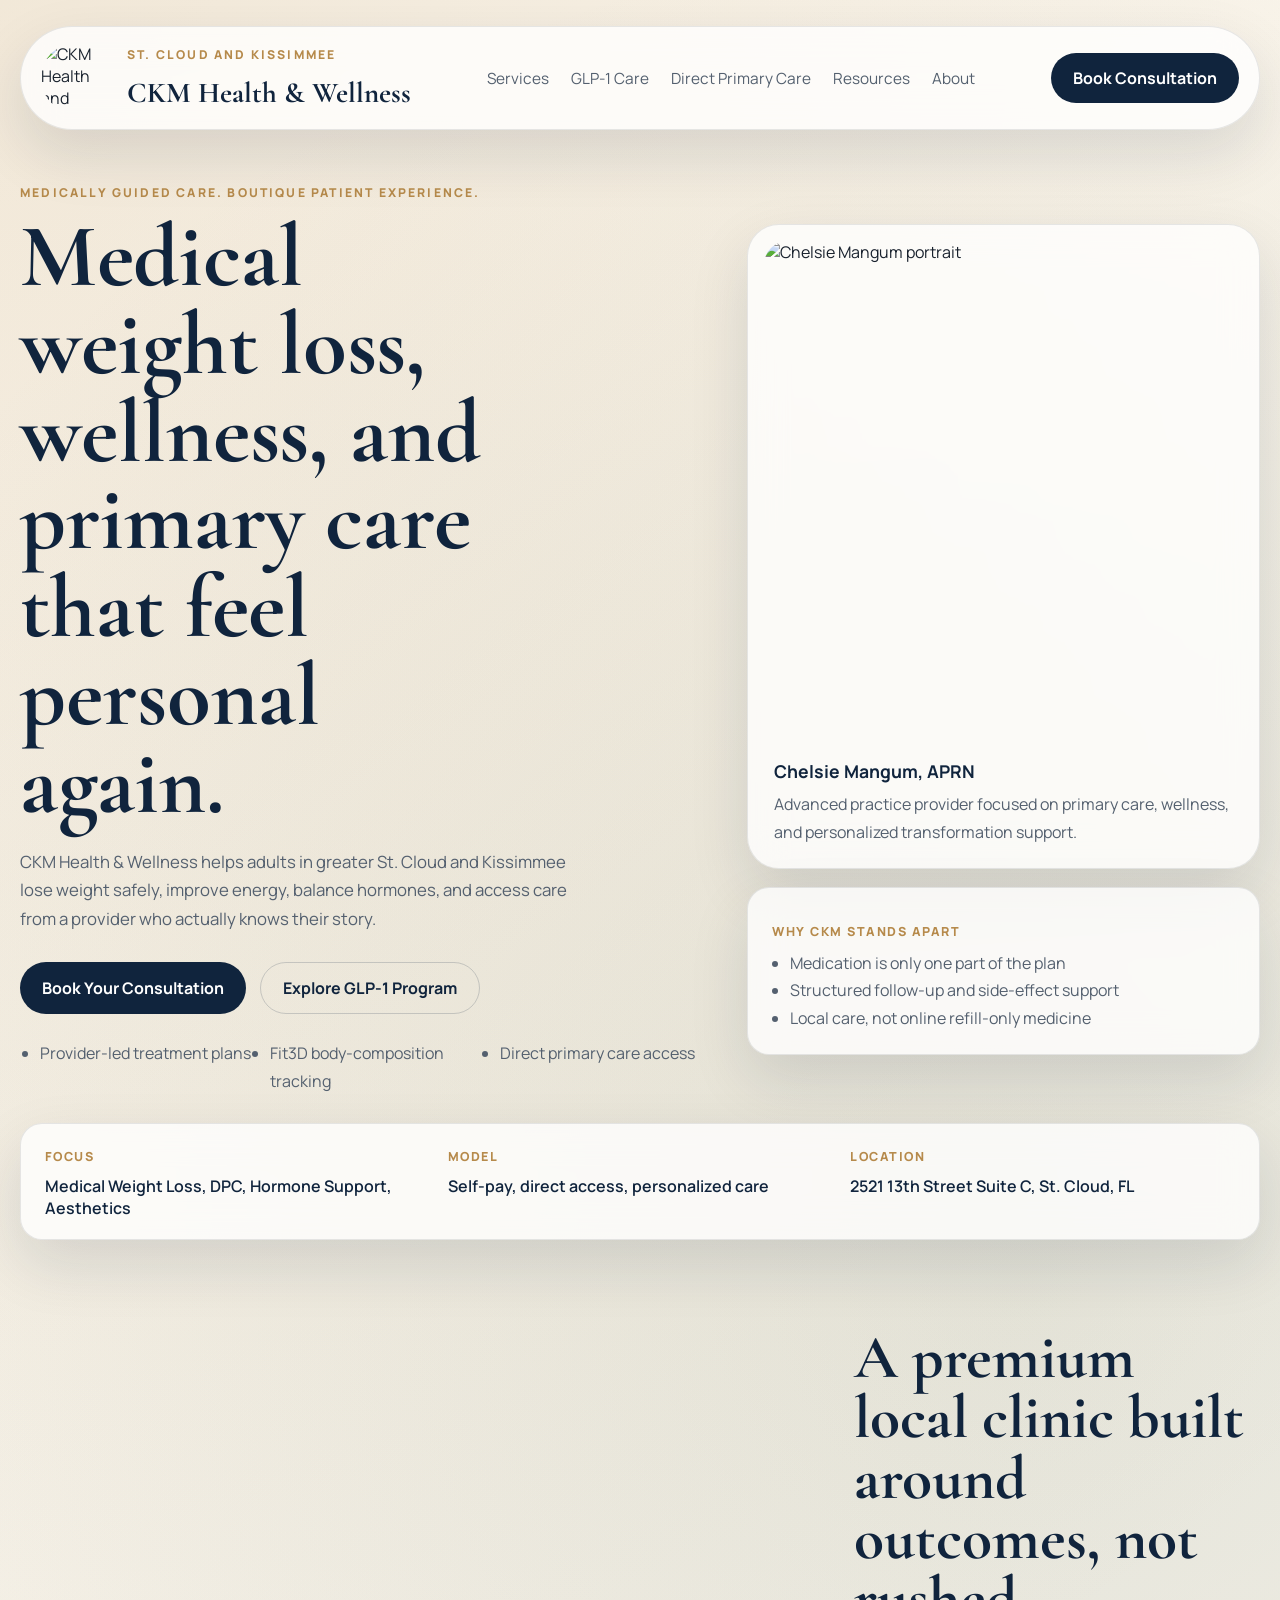
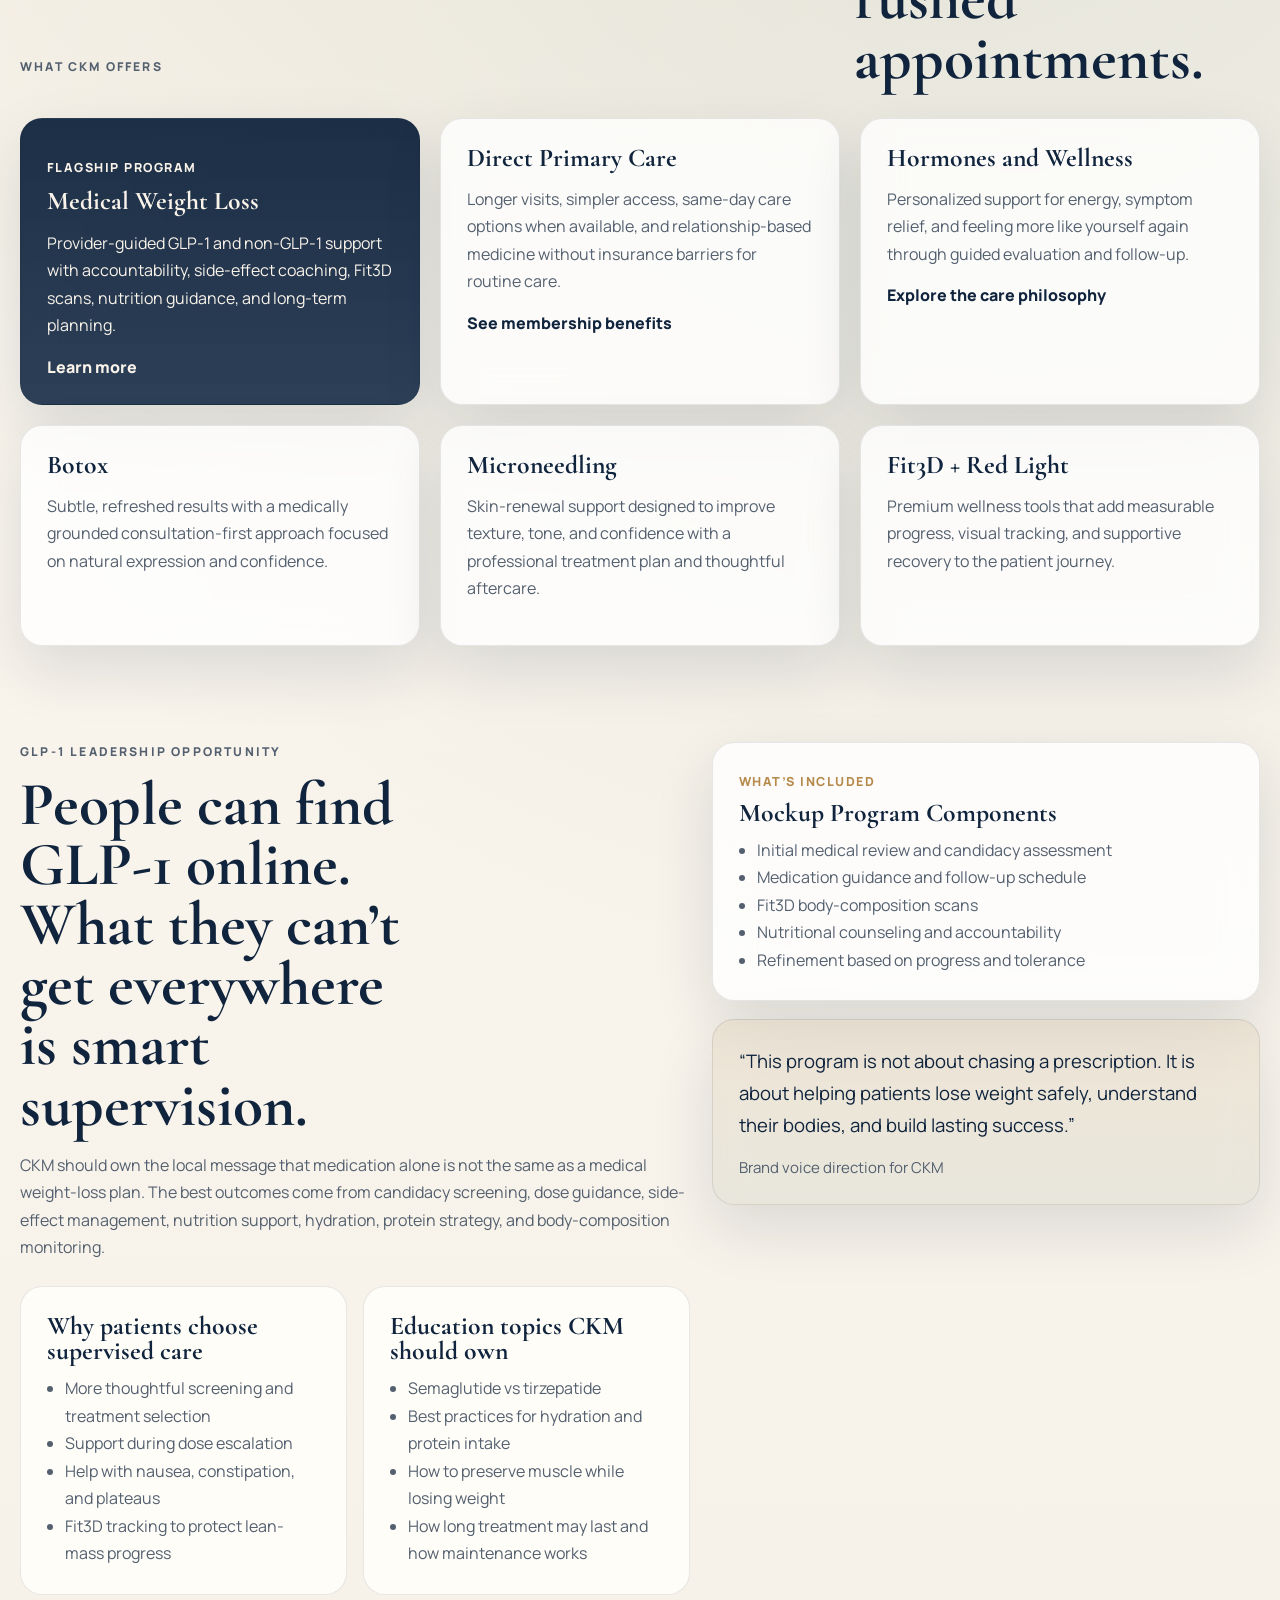
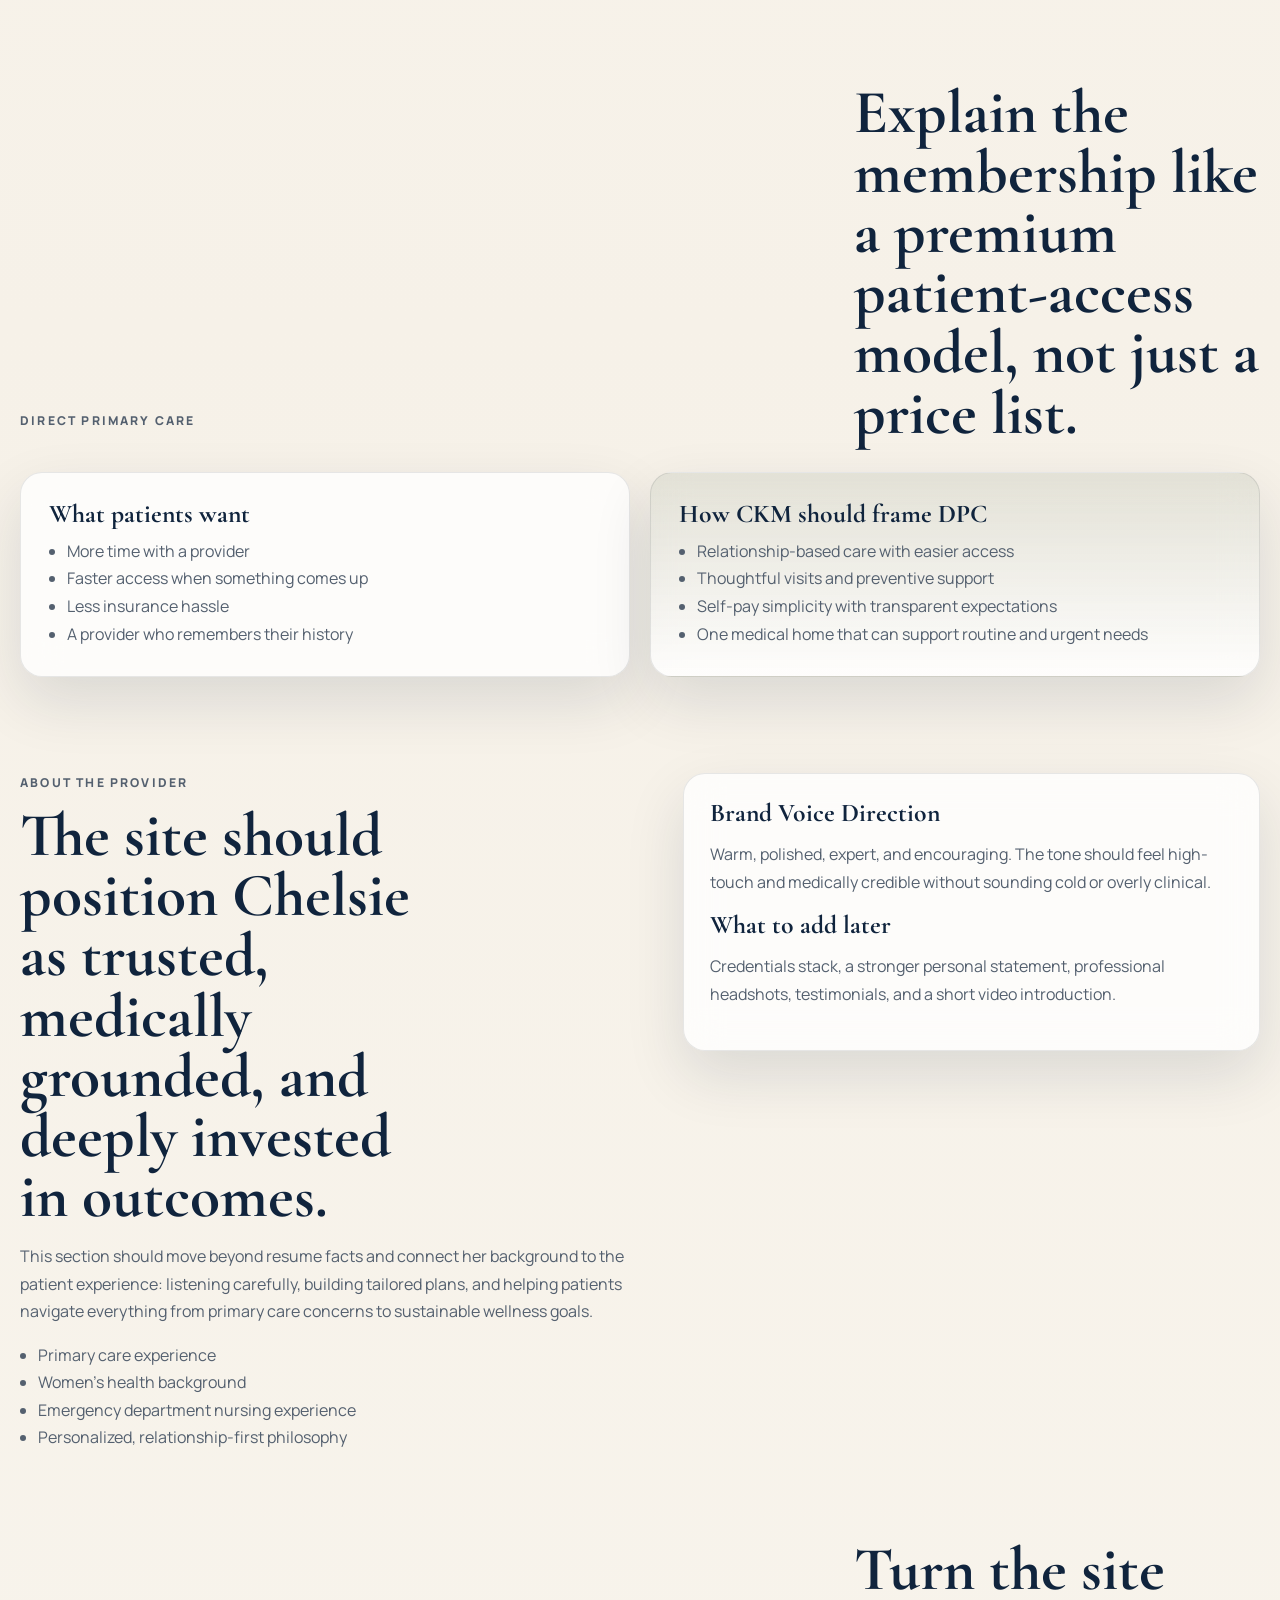
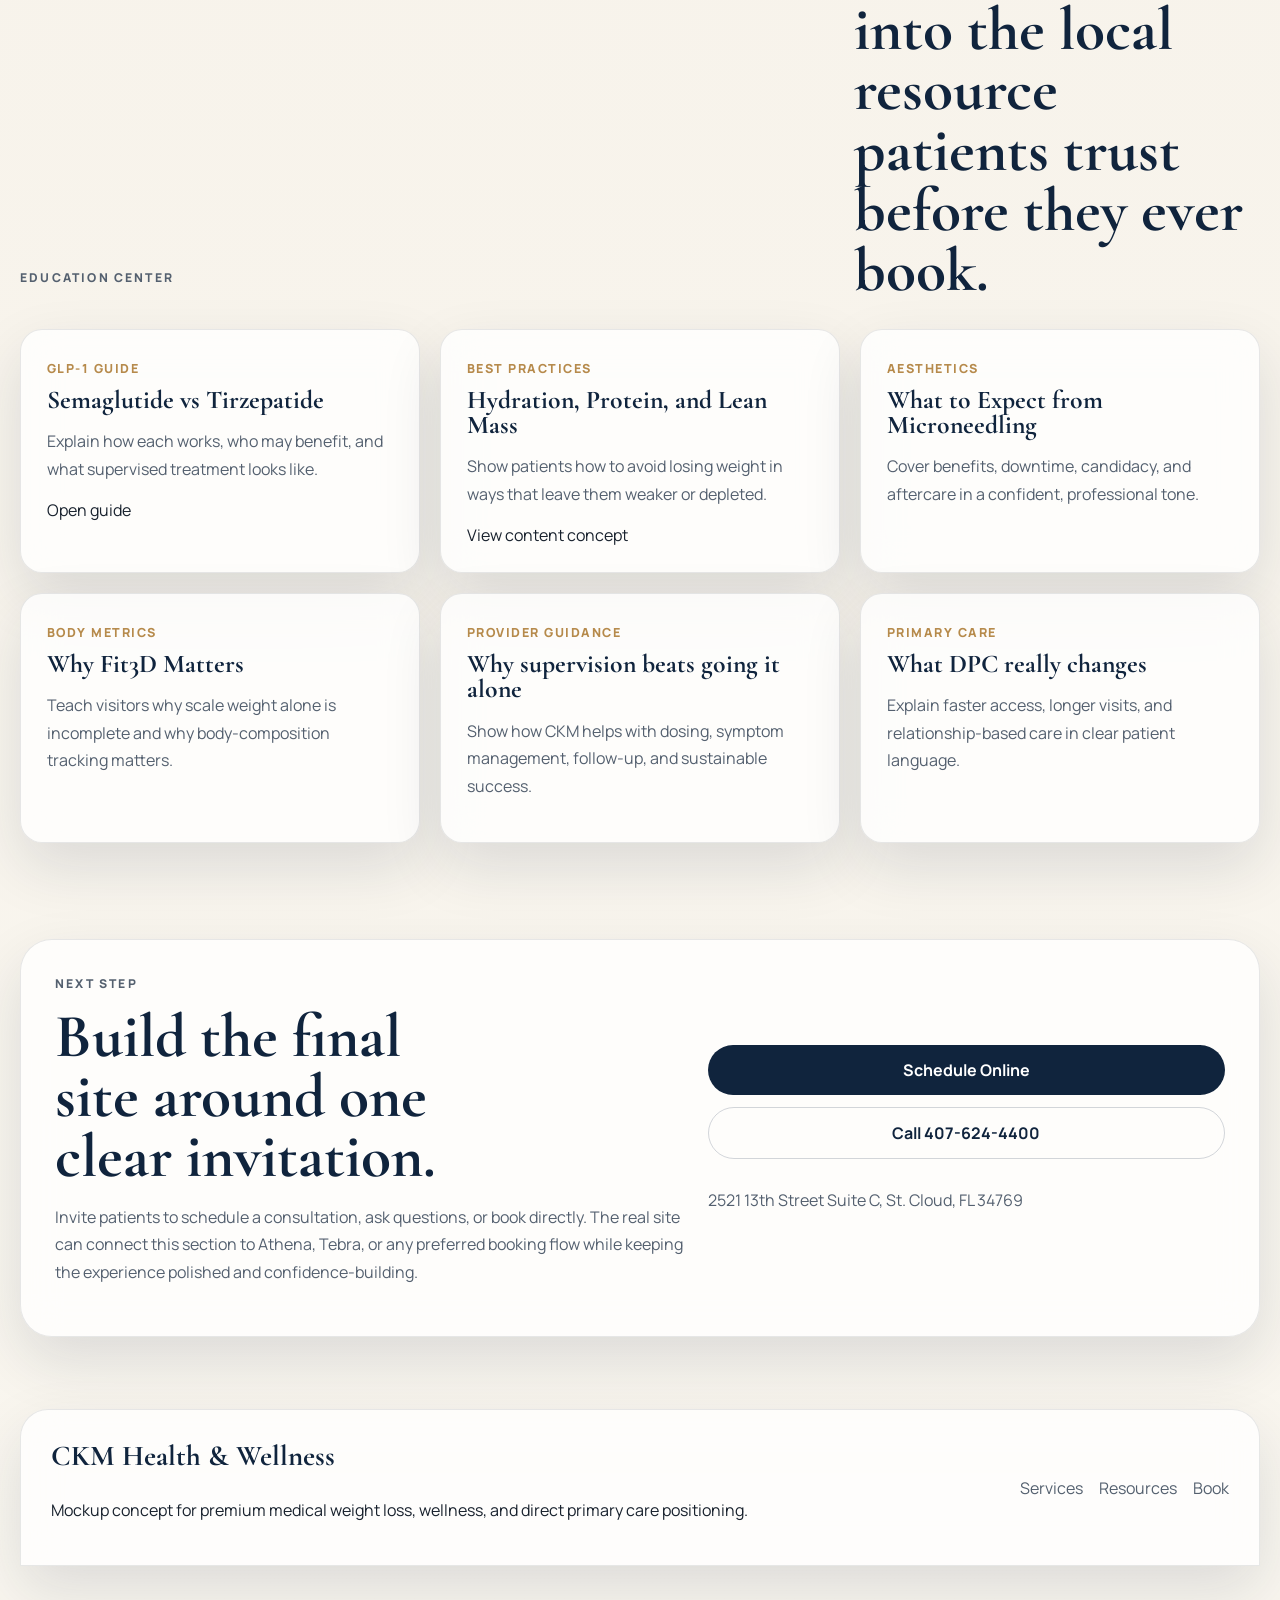
==== index.html @ 1712c588 "Add CKM recommendations and mockup" ====
<!DOCTYPE html>
<html lang="en">
  <head>
    <meta charset="UTF-8" />
    <meta name="viewport" content="width=device-width, initial-scale=1.0" />
    <title>CKM Health & Wellness | Mockup</title>
    <meta
      name="description"
      content="Premium medical weight loss, direct primary care, hormone support, and aesthetics in St. Cloud and Kissimmee."
    />
    <link rel="preconnect" href="https://fonts.googleapis.com" />
    <link rel="preconnect" href="https://fonts.gstatic.com" crossorigin />
    <link
      href="https://fonts.googleapis.com/css2?family=Manrope:wght@400;500;600;700;800&family=Cormorant+Garamond:wght@500;600;700&display=swap"
      rel="stylesheet"
    />
    <link rel="stylesheet" href="/styles.css" />
  </head>
  <body>
    <div class="site-shell">
      <header class="site-header">
        <div class="brand-lockup">
          <img
            class="brand-logo"
            src="https://ckmhealth.com/wp-content/uploads/2024/06/Neutral-Black-Floral-Wreath-Circle-Monogram-Stylist-Logo.png"
            alt="CKM Health and Wellness logo"
          />
          <div>
            <p class="eyebrow">St. Cloud and Kissimmee</p>
            <a class="brand-name" href="/">CKM Health & Wellness</a>
          </div>
        </div>
        <nav class="site-nav" aria-label="Primary">
          <a href="#services">Services</a>
          <a href="#glp1">GLP-1 Care</a>
          <a href="#dpc">Direct Primary Care</a>
          <a href="#resources">Resources</a>
          <a href="#about">About</a>
        </nav>
        <a class="button button-primary" href="#consult">Book Consultation</a>
      </header>

      <main>
        <section class="hero">
          <div class="hero-copy">
            <p class="eyebrow">Medically guided care. Boutique patient experience.</p>
            <h1>Medical weight loss, wellness, and primary care that feel personal again.</h1>
            <p class="hero-text">
              CKM Health & Wellness helps adults in greater St. Cloud and Kissimmee lose
              weight safely, improve energy, balance hormones, and access care from a
              provider who actually knows their story.
            </p>
            <div class="cta-row">
              <a class="button button-primary" href="#consult">Book Your Consultation</a>
              <a class="button button-secondary" href="#glp1">Explore GLP-1 Program</a>
            </div>
            <ul class="trust-points">
              <li>Provider-led treatment plans</li>
              <li>Fit3D body-composition tracking</li>
              <li>Direct primary care access</li>
            </ul>
          </div>
          <div class="hero-panel">
            <div class="portrait-card">
              <img
                src="https://ckmhealth.com/wp-content/uploads/2024/06/C4ABFA41-3C70-46D3-91FE-4C6B990191D6-scaled.jpg"
                alt="Chelsie Mangum portrait"
              />
              <div class="portrait-caption">
                <strong>Chelsie Mangum, APRN</strong>
                <span>Advanced practice provider focused on primary care, wellness, and personalized transformation support.</span>
              </div>
            </div>
            <aside class="metric-card">
              <p class="metric-label">Why CKM stands apart</p>
              <ul>
                <li>Medication is only one part of the plan</li>
                <li>Structured follow-up and side-effect support</li>
                <li>Local care, not online refill-only medicine</li>
              </ul>
            </aside>
          </div>
        </section>

        <section class="credibility-strip">
          <div>
            <span class="strip-label">Focus</span>
            <p>Medical Weight Loss, DPC, Hormone Support, Aesthetics</p>
          </div>
          <div>
            <span class="strip-label">Model</span>
            <p>Self-pay, direct access, personalized care</p>
          </div>
          <div>
            <span class="strip-label">Location</span>
            <p>2521 13th Street Suite C, St. Cloud, FL</p>
          </div>
        </section>

        <section class="section" id="services">
          <div class="section-heading">
            <p class="eyebrow">What CKM offers</p>
            <h2>A premium local clinic built around outcomes, not rushed appointments.</h2>
          </div>
          <div class="card-grid three-up">
            <article class="service-card highlight">
              <p class="card-kicker">Flagship Program</p>
              <h3>Medical Weight Loss</h3>
              <p>
                Provider-guided GLP-1 and non-GLP-1 support with accountability,
                side-effect coaching, Fit3D scans, nutrition guidance, and long-term
                planning.
              </p>
              <a href="#glp1">Learn more</a>
            </article>
            <article class="service-card">
              <h3>Direct Primary Care</h3>
              <p>
                Longer visits, simpler access, same-day care options when available,
                and relationship-based medicine without insurance barriers for routine care.
              </p>
              <a href="#dpc">See membership benefits</a>
            </article>
            <article class="service-card">
              <h3>Hormones and Wellness</h3>
              <p>
                Personalized support for energy, symptom relief, and feeling more like
                yourself again through guided evaluation and follow-up.
              </p>
              <a href="#about">Explore the care philosophy</a>
            </article>
            <article class="service-card">
              <h3>Botox</h3>
              <p>
                Subtle, refreshed results with a medically grounded consultation-first
                approach focused on natural expression and confidence.
              </p>
            </article>
            <article class="service-card">
              <h3>Microneedling</h3>
              <p>
                Skin-renewal support designed to improve texture, tone, and confidence
                with a professional treatment plan and thoughtful aftercare.
              </p>
            </article>
            <article class="service-card">
              <h3>Fit3D + Red Light</h3>
              <p>
                Premium wellness tools that add measurable progress, visual tracking,
                and supportive recovery to the patient journey.
              </p>
            </article>
          </div>
        </section>

        <section class="section section-contrast" id="glp1">
          <div class="split-layout">
            <div>
              <p class="eyebrow">GLP-1 Leadership Opportunity</p>
              <h2>People can find GLP-1 online. What they can’t get everywhere is smart supervision.</h2>
              <p>
                CKM should own the local message that medication alone is not the same as a
                medical weight-loss plan. The best outcomes come from candidacy screening,
                dose guidance, side-effect management, nutrition support, hydration, protein
                strategy, and body-composition monitoring.
              </p>
              <div class="bullet-panels">
                <div>
                  <h3>Why patients choose supervised care</h3>
                  <ul>
                    <li>More thoughtful screening and treatment selection</li>
                    <li>Support during dose escalation</li>
                    <li>Help with nausea, constipation, and plateaus</li>
                    <li>Fit3D tracking to protect lean-mass progress</li>
                  </ul>
                </div>
                <div>
                  <h3>Education topics CKM should own</h3>
                  <ul>
                    <li>Semaglutide vs tirzepatide</li>
                    <li>Best practices for hydration and protein intake</li>
                    <li>How to preserve muscle while losing weight</li>
                    <li>How long treatment may last and how maintenance works</li>
                  </ul>
                </div>
              </div>
            </div>
            <aside class="info-stack">
              <div class="info-card">
                <span class="card-kicker">What’s included</span>
                <h3>Mockup Program Components</h3>
                <ul>
                  <li>Initial medical review and candidacy assessment</li>
                  <li>Medication guidance and follow-up schedule</li>
                  <li>Fit3D body-composition scans</li>
                  <li>Nutritional counseling and accountability</li>
                  <li>Refinement based on progress and tolerance</li>
                </ul>
              </div>
              <div class="quote-card">
                <p>
                  “This program is not about chasing a prescription. It is about helping
                  patients lose weight safely, understand their bodies, and build lasting success.”
                </p>
                <span>Brand voice direction for CKM</span>
              </div>
            </aside>
          </div>
        </section>

        <section class="section" id="dpc">
          <div class="section-heading compact">
            <p class="eyebrow">Direct Primary Care</p>
            <h2>Explain the membership like a premium patient-access model, not just a price list.</h2>
          </div>
          <div class="comparison-grid">
            <div class="comparison-card">
              <h3>What patients want</h3>
              <ul>
                <li>More time with a provider</li>
                <li>Faster access when something comes up</li>
                <li>Less insurance hassle</li>
                <li>A provider who remembers their history</li>
              </ul>
            </div>
            <div class="comparison-card featured">
              <h3>How CKM should frame DPC</h3>
              <ul>
                <li>Relationship-based care with easier access</li>
                <li>Thoughtful visits and preventive support</li>
                <li>Self-pay simplicity with transparent expectations</li>
                <li>One medical home that can support routine and urgent needs</li>
              </ul>
            </div>
          </div>
        </section>

        <section class="section section-soft" id="about">
          <div class="split-layout reverse">
            <div class="about-copy">
              <p class="eyebrow">About the Provider</p>
              <h2>The site should position Chelsie as trusted, medically grounded, and deeply invested in outcomes.</h2>
              <p>
                This section should move beyond resume facts and connect her background to the
                patient experience: listening carefully, building tailored plans, and helping
                patients navigate everything from primary care concerns to sustainable wellness goals.
              </p>
              <ul class="about-points">
                <li>Primary care experience</li>
                <li>Women’s health background</li>
                <li>Emergency department nursing experience</li>
                <li>Personalized, relationship-first philosophy</li>
              </ul>
            </div>
            <div class="about-card">
              <h3>Brand Voice Direction</h3>
              <p>
                Warm, polished, expert, and encouraging. The tone should feel high-touch and
                medically credible without sounding cold or overly clinical.
              </p>
              <h3>What to add later</h3>
              <p>
                Credentials stack, a stronger personal statement, professional headshots,
                testimonials, and a short video introduction.
              </p>
            </div>
          </div>
        </section>

        <section class="section" id="resources">
          <div class="section-heading">
            <p class="eyebrow">Education Center</p>
            <h2>Turn the site into the local resource patients trust before they ever book.</h2>
          </div>
          <div class="card-grid three-up">
            <article class="resource-card">
              <span class="resource-tag">GLP-1 Guide</span>
              <h3>Semaglutide vs Tirzepatide</h3>
              <p>Explain how each works, who may benefit, and what supervised treatment looks like.</p>
              <a href="/glp1-guide.html">Open guide</a>
            </article>
            <article class="resource-card">
              <span class="resource-tag">Best Practices</span>
              <h3>Hydration, Protein, and Lean Mass</h3>
              <p>Show patients how to avoid losing weight in ways that leave them weaker or depleted.</p>
              <a href="/glp1-guide.html">View content concept</a>
            </article>
            <article class="resource-card">
              <span class="resource-tag">Aesthetics</span>
              <h3>What to Expect from Microneedling</h3>
              <p>Cover benefits, downtime, candidacy, and aftercare in a confident, professional tone.</p>
            </article>
            <article class="resource-card">
              <span class="resource-tag">Body Metrics</span>
              <h3>Why Fit3D Matters</h3>
              <p>Teach visitors why scale weight alone is incomplete and why body-composition tracking matters.</p>
            </article>
            <article class="resource-card">
              <span class="resource-tag">Provider Guidance</span>
              <h3>Why supervision beats going it alone</h3>
              <p>Show how CKM helps with dosing, symptom management, follow-up, and sustainable success.</p>
            </article>
            <article class="resource-card">
              <span class="resource-tag">Primary Care</span>
              <h3>What DPC really changes</h3>
              <p>Explain faster access, longer visits, and relationship-based care in clear patient language.</p>
            </article>
          </div>
        </section>

        <section class="section section-contrast" id="consult">
          <div class="consult-panel">
            <div>
              <p class="eyebrow">Next Step</p>
              <h2>Build the final site around one clear invitation.</h2>
              <p>
                Invite patients to schedule a consultation, ask questions, or book directly.
                The real site can connect this section to Athena, Tebra, or any preferred
                booking flow while keeping the experience polished and confidence-building.
              </p>
            </div>
            <div class="consult-actions">
              <a class="button button-primary" href="https://34189-1.portal.athenahealth.com/" target="_blank" rel="noreferrer">Schedule Online</a>
              <a class="button button-secondary" href="tel:4076244400">Call 407-624-4400</a>
              <p class="contact-note">2521 13th Street Suite C, St. Cloud, FL 34769</p>
            </div>
          </div>
        </section>
      </main>

      <footer class="site-footer">
        <div>
          <a class="brand-name footer-brand" href="/">CKM Health & Wellness</a>
          <p>Mockup concept for premium medical weight loss, wellness, and direct primary care positioning.</p>
        </div>
        <div class="footer-links">
          <a href="#services">Services</a>
          <a href="#resources">Resources</a>
          <a href="#consult">Book</a>
        </div>
      </footer>
    </div>
  </body>
</html>
---- styles.css ----
:root {
  --bg: #f6f1e8;
  --surface: rgba(255, 255, 255, 0.78);
  --surface-strong: #fffdf8;
  --text: #18212d;
  --muted: #54606f;
  --ink: #10243d;
  --sage: #7f8f7a;
  --gold: #b68a4b;
  --line: rgba(24, 33, 45, 0.1);
  --shadow: 0 24px 60px rgba(16, 36, 61, 0.12);
  --radius-lg: 32px;
  --radius-md: 22px;
}

* {
  box-sizing: border-box;
}

html {
  scroll-behavior: smooth;
}

body {
  margin: 0;
  font-family: "Manrope", sans-serif;
  color: var(--text);
  background:
    radial-gradient(circle at top left, rgba(182, 138, 75, 0.16), transparent 30%),
    radial-gradient(circle at 80% 20%, rgba(127, 143, 122, 0.18), transparent 26%),
    linear-gradient(180deg, #fdfaf3 0%, var(--bg) 55%, #f9f6ef 100%);
}

a {
  color: inherit;
  text-decoration: none;
}

img {
  display: block;
  max-width: 100%;
}

.site-shell {
  width: min(1240px, calc(100% - 40px));
  margin: 0 auto;
  padding: 26px 0 40px;
}

.site-header,
.credibility-strip,
.service-card,
.info-card,
.quote-card,
.comparison-card,
.about-card,
.resource-card,
.consult-panel,
.site-footer,
.portrait-card,
.metric-card {
  backdrop-filter: blur(18px);
  background: var(--surface);
  border: 1px solid var(--line);
  box-shadow: var(--shadow);
}

.site-header {
  position: sticky;
  top: 14px;
  z-index: 10;
  display: flex;
  align-items: center;
  justify-content: space-between;
  gap: 22px;
  padding: 16px 20px;
  border-radius: 999px;
}

.brand-lockup {
  display: flex;
  align-items: center;
  gap: 16px;
}

.brand-logo {
  width: 70px;
  height: 70px;
  border-radius: 50%;
  object-fit: cover;
}

.brand-name {
  display: inline-block;
  font-family: "Cormorant Garamond", serif;
  font-size: 1.8rem;
  font-weight: 700;
  color: var(--ink);
}

.site-nav {
  display: flex;
  align-items: center;
  gap: 22px;
  color: var(--muted);
  font-size: 0.96rem;
}

.button {
  display: inline-flex;
  align-items: center;
  justify-content: center;
  padding: 14px 22px;
  border-radius: 999px;
  font-weight: 700;
  transition: transform 0.2s ease, background-color 0.2s ease, color 0.2s ease;
}

.button:hover {
  transform: translateY(-1px);
}

.button-primary {
  background: var(--ink);
  color: #fff;
}

.button-secondary {
  background: transparent;
  color: var(--ink);
  border: 1px solid rgba(16, 36, 61, 0.18);
}

.hero {
  display: grid;
  grid-template-columns: 1.15fr 0.85fr;
  gap: 34px;
  align-items: center;
  padding: 54px 0 28px;
}

.eyebrow {
  margin: 0 0 12px;
  text-transform: uppercase;
  letter-spacing: 0.18em;
  font-size: 0.76rem;
  font-weight: 800;
  color: var(--gold);
}

h1,
h2,
h3 {
  margin: 0;
  font-family: "Cormorant Garamond", serif;
  color: var(--ink);
  line-height: 0.98;
}

h1 {
  font-size: clamp(3.5rem, 7vw, 6.6rem);
  max-width: 12ch;
}

h2 {
  font-size: clamp(2.5rem, 4.8vw, 4.4rem);
  max-width: 14ch;
}

h3 {
  font-size: clamp(1.6rem, 2vw, 2.2rem);
  margin-bottom: 12px;
}

.hero-text,
.section p,
.service-card p,
.comparison-card p,
.about-card p,
.resource-card p,
.consult-panel p,
.portrait-caption span,
.metric-card li,
.bullet-panels li,
.info-card li,
.about-points li,
.trust-points li,
.comparison-card li {
  color: var(--muted);
  line-height: 1.72;
}

.hero-text {
  max-width: 58ch;
  font-size: 1.05rem;
  margin: 20px 0 28px;
}

.cta-row {
  display: flex;
  gap: 14px;
  flex-wrap: wrap;
  margin-bottom: 26px;
}

.trust-points,
.about-points,
.comparison-card ul,
.bullet-panels ul,
.info-card ul,
.metric-card ul {
  margin: 0;
  padding-left: 18px;
}

.trust-points {
  display: grid;
  grid-template-columns: repeat(3, minmax(0, 1fr));
  gap: 16px;
  padding-left: 20px;
}

.hero-panel {
  display: grid;
  gap: 18px;
}

.portrait-card {
  border-radius: var(--radius-lg);
  padding: 16px;
}

.portrait-card img {
  width: 100%;
  height: 500px;
  object-fit: cover;
  border-radius: 24px;
  object-position: center 25%;
}

.portrait-caption {
  padding: 18px 10px 6px;
}

.portrait-caption strong {
  display: block;
  margin-bottom: 8px;
  font-size: 1.1rem;
  color: var(--ink);
}

.metric-card {
  border-radius: var(--radius-md);
  padding: 22px 24px;
}

.metric-label,
.strip-label,
.card-kicker,
.resource-tag {
  display: inline-block;
  margin-bottom: 10px;
  font-size: 0.78rem;
  font-weight: 800;
  letter-spacing: 0.12em;
  text-transform: uppercase;
  color: var(--gold);
}

.credibility-strip {
  display: grid;
  grid-template-columns: repeat(3, minmax(0, 1fr));
  gap: 18px;
  padding: 20px 24px;
  border-radius: var(--radius-md);
}

.credibility-strip p {
  margin: 0;
  color: var(--ink);
  font-weight: 600;
}

.section {
  padding: 88px 0 0;
}

.section-soft,
.section-contrast {
  padding-top: 96px;
}

.section-heading {
  display: flex;
  align-items: end;
  justify-content: space-between;
  gap: 24px;
  margin-bottom: 28px;
}

.card-grid {
  display: grid;
  gap: 20px;
}

.three-up {
  grid-template-columns: repeat(3, minmax(0, 1fr));
}

.service-card,
.resource-card {
  border-radius: var(--radius-md);
  padding: 26px;
}

.service-card.highlight {
  background: linear-gradient(180deg, rgba(16, 36, 61, 0.95), rgba(27, 48, 74, 0.92));
}

.service-card.highlight h3,
.service-card.highlight p,
.service-card.highlight a,
.service-card.highlight .card-kicker {
  color: #f9f3ea;
}

.service-card a {
  font-weight: 800;
  color: var(--ink);
}

.split-layout {
  display: grid;
  grid-template-columns: 1.1fr 0.9fr;
  gap: 22px;
  align-items: start;
}

.split-layout.reverse {
  grid-template-columns: 1fr 0.9fr;
}

.bullet-panels {
  display: grid;
  grid-template-columns: repeat(2, minmax(0, 1fr));
  gap: 16px;
  margin-top: 24px;
}

.bullet-panels > div,
.info-card,
.quote-card,
.about-card {
  border-radius: var(--radius-md);
  padding: 26px;
}

.bullet-panels > div {
  background: var(--surface-strong);
  border: 1px solid var(--line);
}

.info-stack {
  display: grid;
  gap: 18px;
}

.quote-card {
  background: linear-gradient(180deg, rgba(182, 138, 75, 0.12), rgba(127, 143, 122, 0.12));
}

.quote-card p {
  color: var(--ink);
  font-size: 1.16rem;
  margin: 0 0 14px;
}

.quote-card span {
  color: var(--muted);
  font-size: 0.94rem;
}

.comparison-grid {
  display: grid;
  grid-template-columns: repeat(2, minmax(0, 1fr));
  gap: 20px;
}

.comparison-card {
  border-radius: var(--radius-md);
  padding: 28px;
}

.comparison-card.featured {
  background: linear-gradient(180deg, rgba(127, 143, 122, 0.16), rgba(255, 255, 255, 0.86));
}

.consult-panel {
  display: grid;
  grid-template-columns: 1.1fr 0.9fr;
  gap: 20px;
  border-radius: var(--radius-lg);
  padding: 34px;
}

.consult-actions {
  display: flex;
  flex-direction: column;
  gap: 12px;
  justify-content: center;
}

.site-footer {
  display: flex;
  align-items: center;
  justify-content: space-between;
  gap: 20px;
  margin-top: 72px;
  padding: 28px 30px;
  border-radius: 28px 28px 0 0;
}

.footer-brand {
  margin-bottom: 10px;
}

.footer-links {
  display: flex;
  gap: 16px;
  color: var(--muted);
}

@media (max-width: 1080px) {
  .hero,
  .split-layout,
  .comparison-grid,
  .consult-panel,
  .credibility-strip,
  .three-up,
  .trust-points,
  .bullet-panels {
    grid-template-columns: 1fr;
  }

  .site-header {
    border-radius: 30px;
    position: static;
    flex-direction: column;
    align-items: stretch;
  }

  .site-nav {
    flex-wrap: wrap;
    justify-content: center;
  }

  .section-heading {
    align-items: start;
    flex-direction: column;
  }
}

@media (max-width: 720px) {
  .site-shell {
    width: min(100% - 24px, 1240px);
  }

  .brand-name {
    font-size: 1.45rem;
  }

  h1 {
    font-size: clamp(2.9rem, 16vw, 4.4rem);
  }

  h2 {
    font-size: clamp(2.1rem, 11vw, 3rem);
  }

  .portrait-card img {
    height: 360px;
  }

  .service-card,
  .resource-card,
  .comparison-card,
  .about-card,
  .info-card,
  .quote-card,
  .consult-panel {
    padding: 22px;
  }

  .site-footer {
    flex-direction: column;
    align-items: start;
  }
}
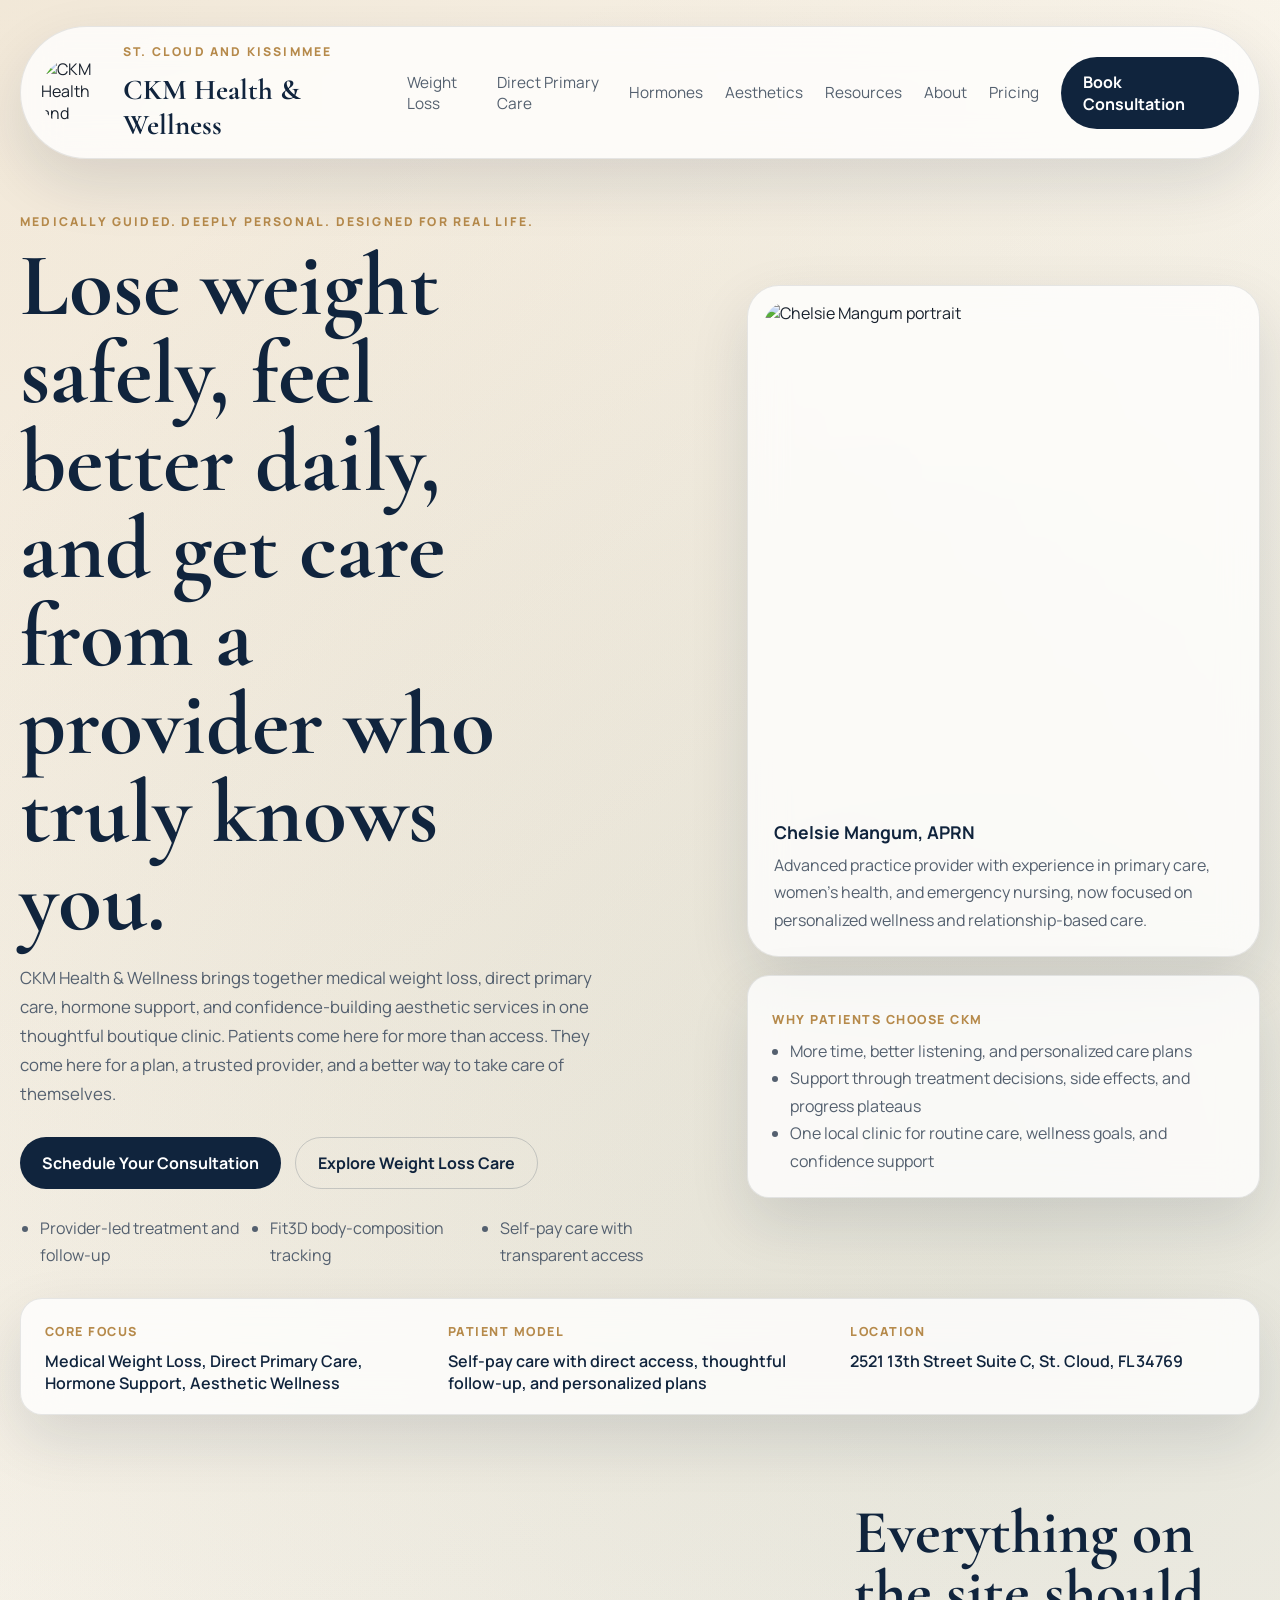
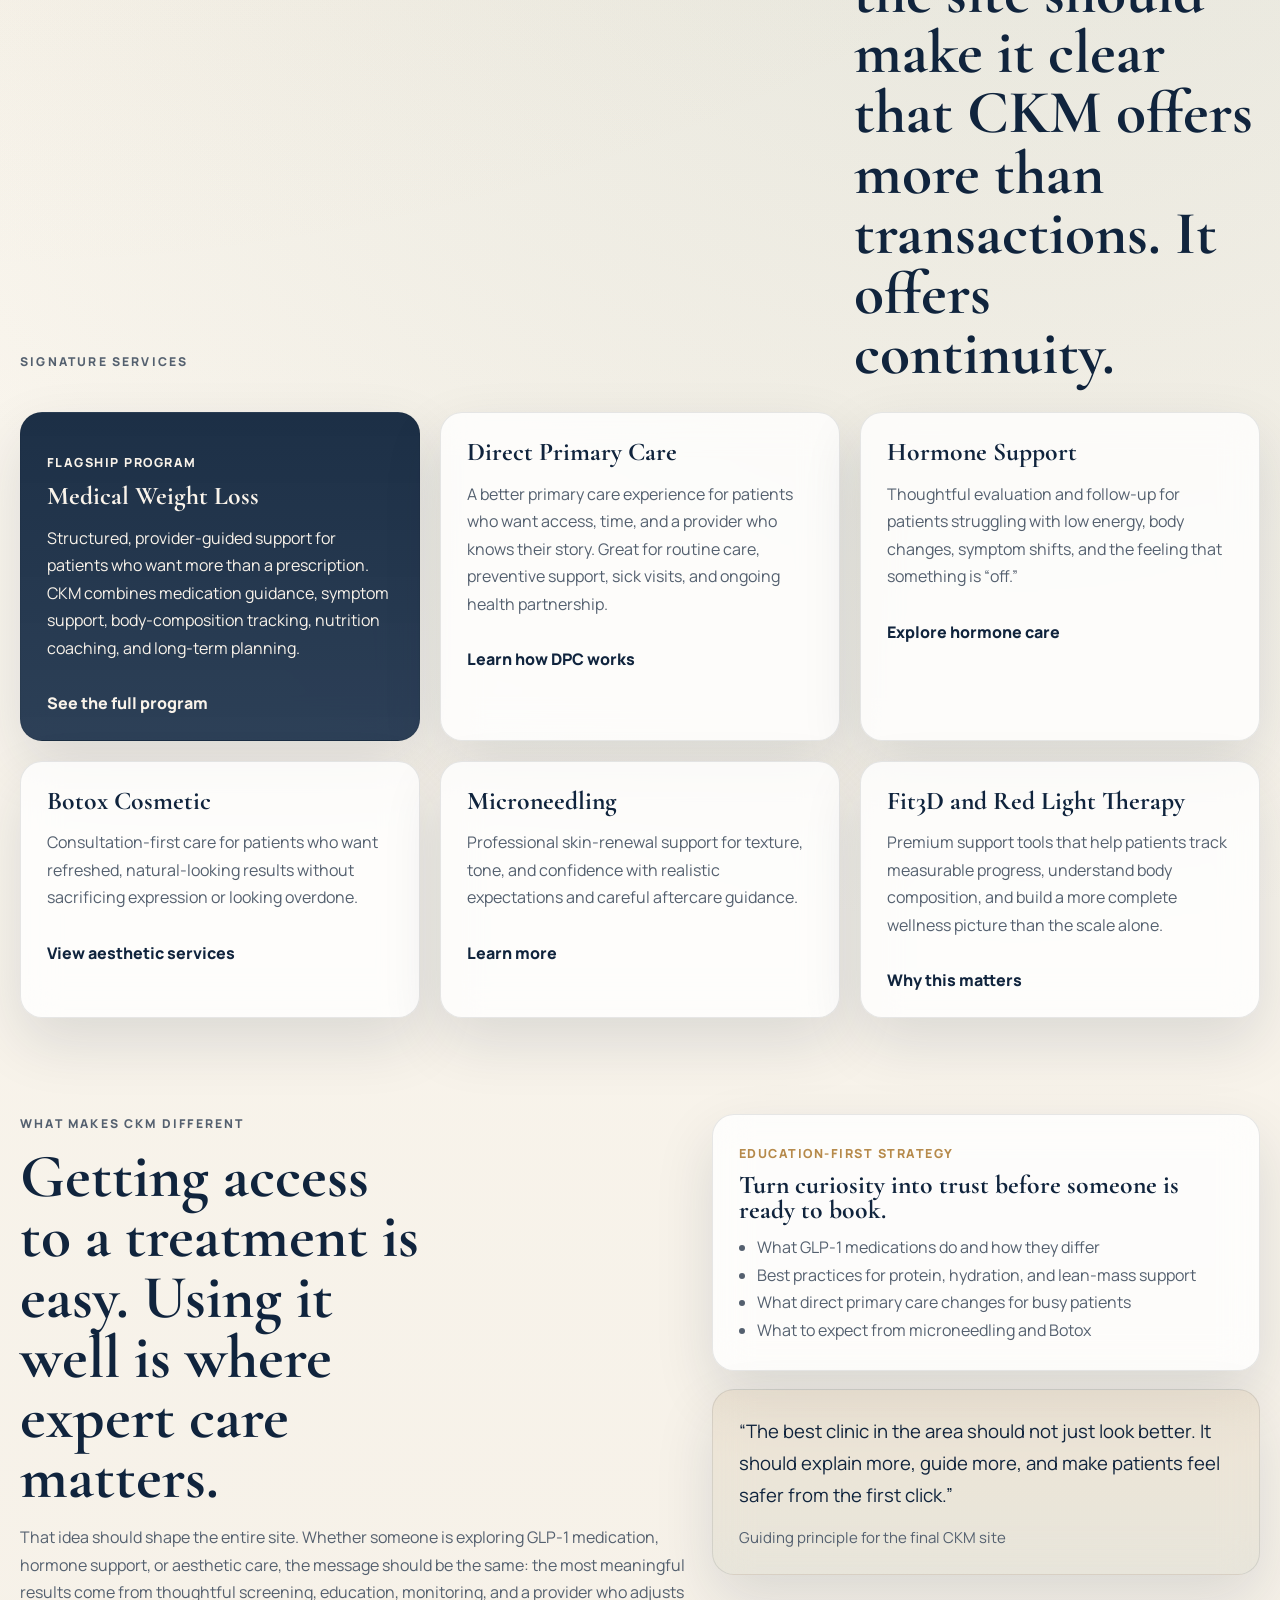
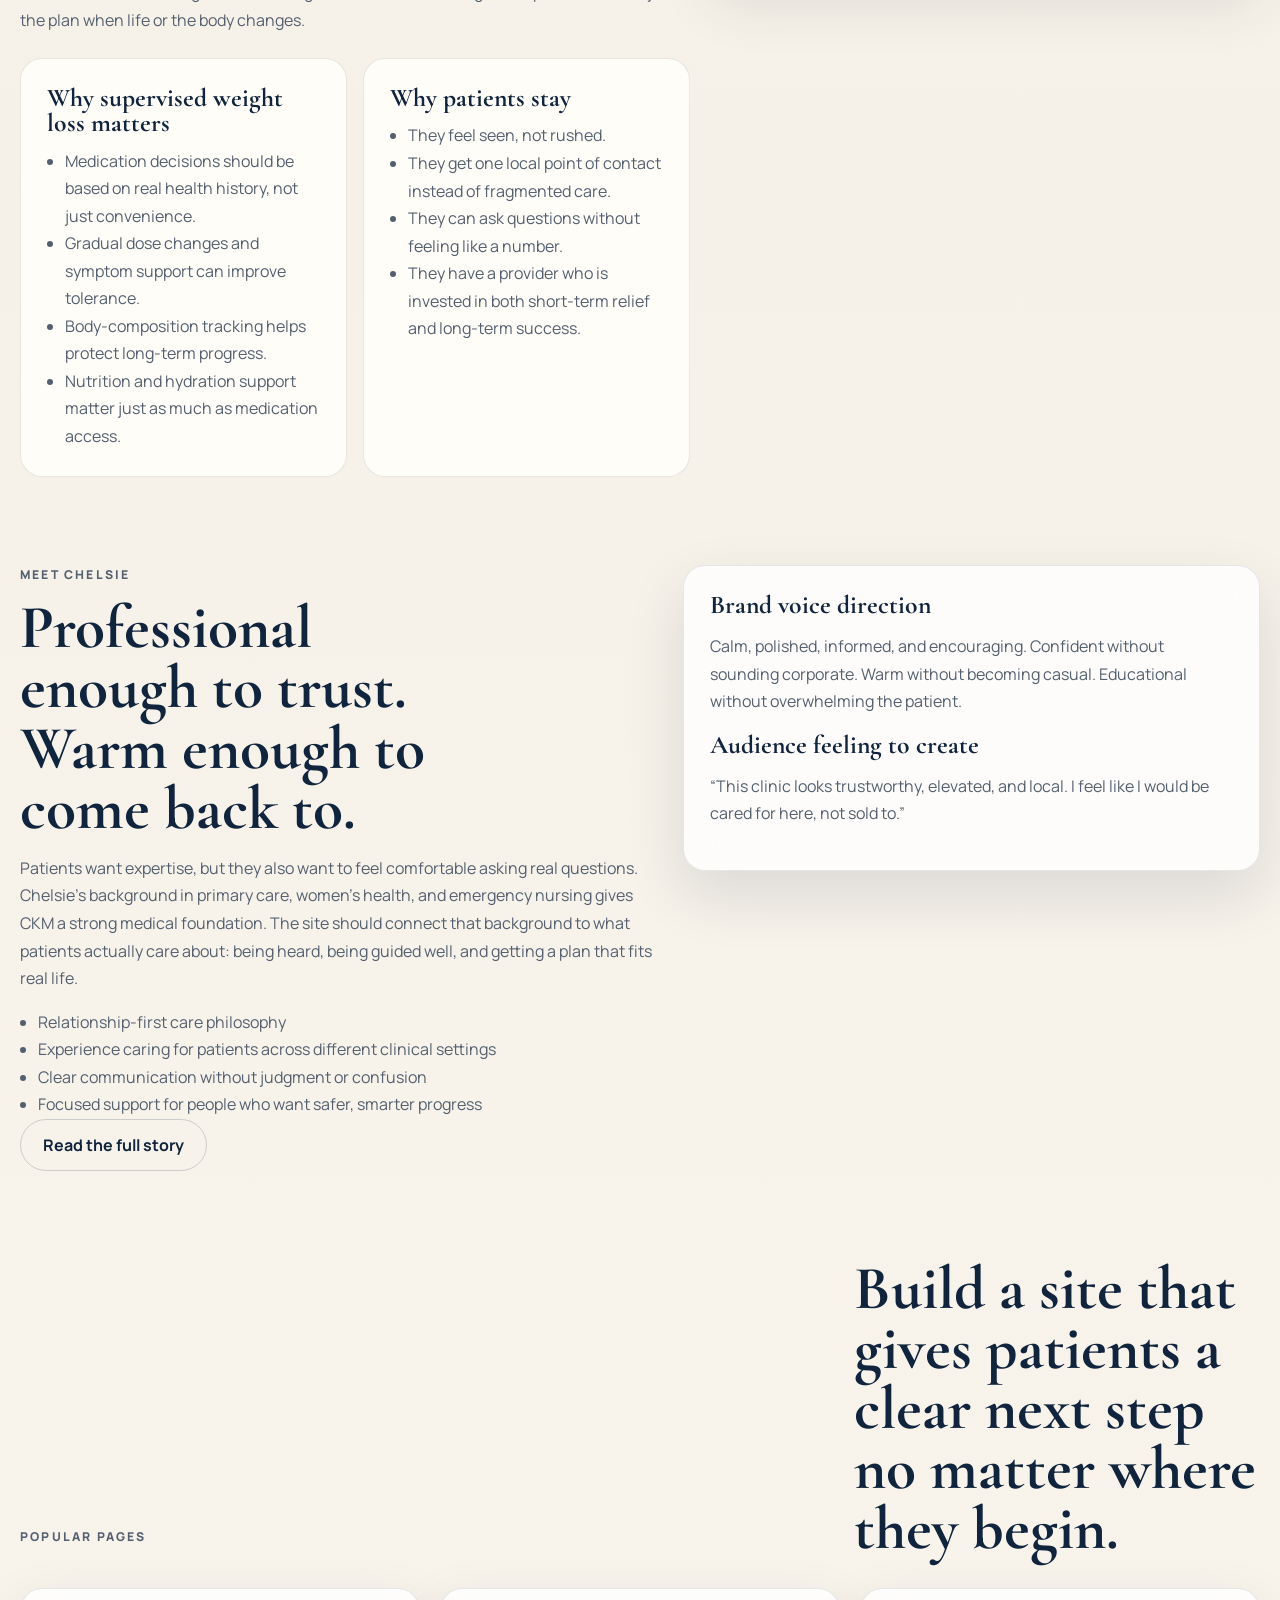
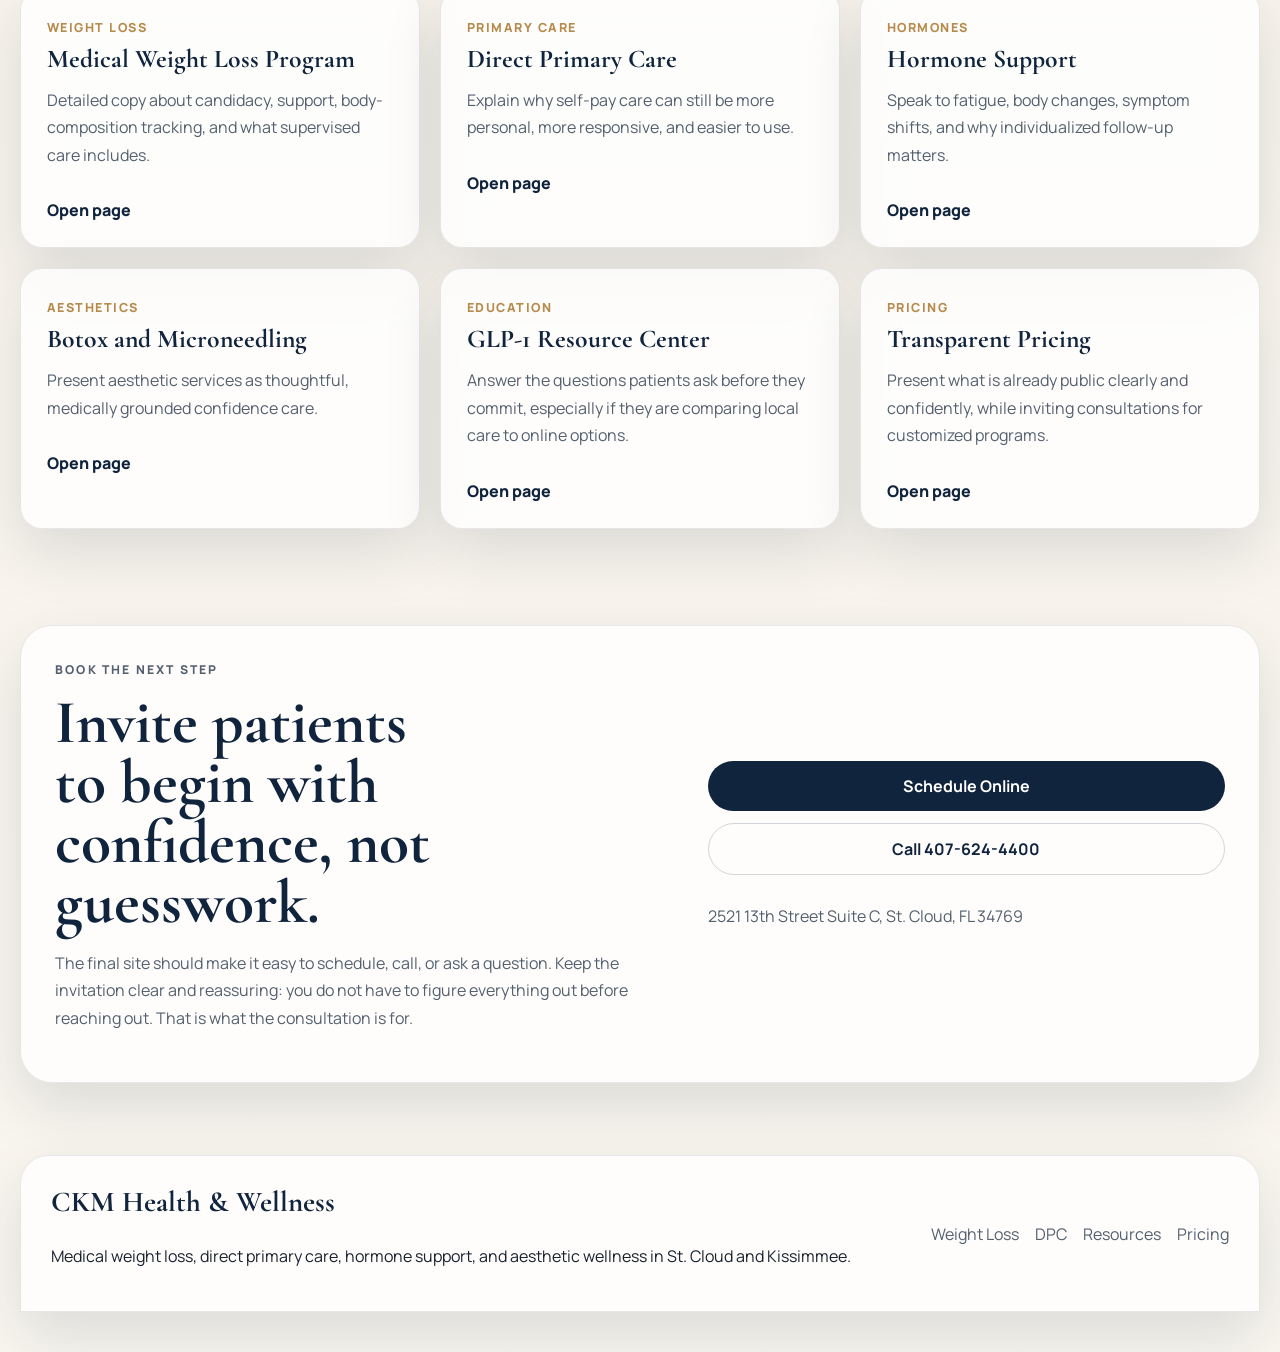
==== commit 8bf8b577: "Expand CKM mockup with full site copy" ====
--- a/index.html
+++ b/index.html
@@ -3,10 +3,10 @@
   <head>
     <meta charset="UTF-8" />
     <meta name="viewport" content="width=device-width, initial-scale=1.0" />
-    <title>CKM Health & Wellness | Mockup</title>
+    <title>CKM Health & Wellness | Medical Weight Loss, Wellness, and Direct Primary Care</title>
     <meta
       name="description"
-      content="Premium medical weight loss, direct primary care, hormone support, and aesthetics in St. Cloud and Kissimmee."
+      content="Premium medical weight loss, direct primary care, hormone support, and aesthetic wellness in St. Cloud and Kissimmee."
     />
     <link rel="preconnect" href="https://fonts.googleapis.com" />
     <link rel="preconnect" href="https://fonts.gstatic.com" crossorigin />
@@ -31,11 +31,13 @@
           </div>
         </div>
         <nav class="site-nav" aria-label="Primary">
-          <a href="#services">Services</a>
-          <a href="#glp1">GLP-1 Care</a>
-          <a href="#dpc">Direct Primary Care</a>
-          <a href="#resources">Resources</a>
-          <a href="#about">About</a>
+          <a href="/medical-weight-loss">Weight Loss</a>
+          <a href="/direct-primary-care">Direct Primary Care</a>
+          <a href="/hormone-support">Hormones</a>
+          <a href="/aesthetics">Aesthetics</a>
+          <a href="/resources">Resources</a>
+          <a href="/about">About</a>
+          <a href="/pricing">Pricing</a>
         </nav>
         <a class="button button-primary" href="#consult">Book Consultation</a>
       </header>
@@ -43,21 +45,22 @@
       <main>
         <section class="hero">
           <div class="hero-copy">
-            <p class="eyebrow">Medically guided care. Boutique patient experience.</p>
-            <h1>Medical weight loss, wellness, and primary care that feel personal again.</h1>
+            <p class="eyebrow">Medically guided. Deeply personal. Designed for real life.</p>
+            <h1>Lose weight safely, feel better daily, and get care from a provider who truly knows you.</h1>
             <p class="hero-text">
-              CKM Health & Wellness helps adults in greater St. Cloud and Kissimmee lose
-              weight safely, improve energy, balance hormones, and access care from a
-              provider who actually knows their story.
+              CKM Health & Wellness brings together medical weight loss, direct primary care,
+              hormone support, and confidence-building aesthetic services in one thoughtful
+              boutique clinic. Patients come here for more than access. They come here for a
+              plan, a trusted provider, and a better way to take care of themselves.
             </p>
             <div class="cta-row">
-              <a class="button button-primary" href="#consult">Book Your Consultation</a>
-              <a class="button button-secondary" href="#glp1">Explore GLP-1 Program</a>
+              <a class="button button-primary" href="#consult">Schedule Your Consultation</a>
+              <a class="button button-secondary" href="/medical-weight-loss">Explore Weight Loss Care</a>
             </div>
             <ul class="trust-points">
-              <li>Provider-led treatment plans</li>
+              <li>Provider-led treatment and follow-up</li>
               <li>Fit3D body-composition tracking</li>
-              <li>Direct primary care access</li>
+              <li>Self-pay care with transparent access</li>
             </ul>
           </div>
           <div class="hero-panel">
@@ -68,15 +71,18 @@
               />
               <div class="portrait-caption">
                 <strong>Chelsie Mangum, APRN</strong>
-                <span>Advanced practice provider focused on primary care, wellness, and personalized transformation support.</span>
+                <span>
+                  Advanced practice provider with experience in primary care, women’s health,
+                  and emergency nursing, now focused on personalized wellness and relationship-based care.
+                </span>
               </div>
             </div>
             <aside class="metric-card">
-              <p class="metric-label">Why CKM stands apart</p>
+              <p class="metric-label">Why patients choose CKM</p>
               <ul>
-                <li>Medication is only one part of the plan</li>
-                <li>Structured follow-up and side-effect support</li>
-                <li>Local care, not online refill-only medicine</li>
+                <li>More time, better listening, and personalized care plans</li>
+                <li>Support through treatment decisions, side effects, and progress plateaus</li>
+                <li>One local clinic for routine care, wellness goals, and confidence support</li>
               </ul>
             </aside>
           </div>
@@ -84,226 +90,209 @@
 
         <section class="credibility-strip">
           <div>
-            <span class="strip-label">Focus</span>
-            <p>Medical Weight Loss, DPC, Hormone Support, Aesthetics</p>
+            <span class="strip-label">Core Focus</span>
+            <p>Medical Weight Loss, Direct Primary Care, Hormone Support, Aesthetic Wellness</p>
           </div>
           <div>
-            <span class="strip-label">Model</span>
-            <p>Self-pay, direct access, personalized care</p>
+            <span class="strip-label">Patient Model</span>
+            <p>Self-pay care with direct access, thoughtful follow-up, and personalized plans</p>
           </div>
           <div>
             <span class="strip-label">Location</span>
-            <p>2521 13th Street Suite C, St. Cloud, FL</p>
-          </div>
-        </section>
-
-        <section class="section" id="services">
+            <p>2521 13th Street Suite C, St. Cloud, FL 34769</p>
+          </div>
+        </section>
+
+        <section class="section">
           <div class="section-heading">
-            <p class="eyebrow">What CKM offers</p>
-            <h2>A premium local clinic built around outcomes, not rushed appointments.</h2>
+            <p class="eyebrow">Signature Services</p>
+            <h2>Everything on the site should make it clear that CKM offers more than transactions. It offers continuity.</h2>
           </div>
           <div class="card-grid three-up">
             <article class="service-card highlight">
               <p class="card-kicker">Flagship Program</p>
               <h3>Medical Weight Loss</h3>
               <p>
-                Provider-guided GLP-1 and non-GLP-1 support with accountability,
-                side-effect coaching, Fit3D scans, nutrition guidance, and long-term
-                planning.
-              </p>
-              <a href="#glp1">Learn more</a>
+                Structured, provider-guided support for patients who want more than a prescription.
+                CKM combines medication guidance, symptom support, body-composition tracking,
+                nutrition coaching, and long-term planning.
+              </p>
+              <a href="/medical-weight-loss">See the full program</a>
             </article>
             <article class="service-card">
               <h3>Direct Primary Care</h3>
               <p>
-                Longer visits, simpler access, same-day care options when available,
-                and relationship-based medicine without insurance barriers for routine care.
-              </p>
-              <a href="#dpc">See membership benefits</a>
-            </article>
-            <article class="service-card">
-              <h3>Hormones and Wellness</h3>
-              <p>
-                Personalized support for energy, symptom relief, and feeling more like
-                yourself again through guided evaluation and follow-up.
-              </p>
-              <a href="#about">Explore the care philosophy</a>
-            </article>
-            <article class="service-card">
-              <h3>Botox</h3>
-              <p>
-                Subtle, refreshed results with a medically grounded consultation-first
-                approach focused on natural expression and confidence.
-              </p>
+                A better primary care experience for patients who want access, time, and a provider
+                who knows their story. Great for routine care, preventive support, sick visits, and
+                ongoing health partnership.
+              </p>
+              <a href="/direct-primary-care">Learn how DPC works</a>
+            </article>
+            <article class="service-card">
+              <h3>Hormone Support</h3>
+              <p>
+                Thoughtful evaluation and follow-up for patients struggling with low energy,
+                body changes, symptom shifts, and the feeling that something is “off.”
+              </p>
+              <a href="/hormone-support">Explore hormone care</a>
+            </article>
+            <article class="service-card">
+              <h3>Botox Cosmetic</h3>
+              <p>
+                Consultation-first care for patients who want refreshed, natural-looking results
+                without sacrificing expression or looking overdone.
+              </p>
+              <a href="/aesthetics">View aesthetic services</a>
             </article>
             <article class="service-card">
               <h3>Microneedling</h3>
               <p>
-                Skin-renewal support designed to improve texture, tone, and confidence
-                with a professional treatment plan and thoughtful aftercare.
-              </p>
-            </article>
-            <article class="service-card">
-              <h3>Fit3D + Red Light</h3>
-              <p>
-                Premium wellness tools that add measurable progress, visual tracking,
-                and supportive recovery to the patient journey.
-              </p>
-            </article>
-          </div>
-        </section>
-
-        <section class="section section-contrast" id="glp1">
+                Professional skin-renewal support for texture, tone, and confidence with realistic
+                expectations and careful aftercare guidance.
+              </p>
+              <a href="/aesthetics">Learn more</a>
+            </article>
+            <article class="service-card">
+              <h3>Fit3D and Red Light Therapy</h3>
+              <p>
+                Premium support tools that help patients track measurable progress, understand
+                body composition, and build a more complete wellness picture than the scale alone.
+              </p>
+              <a href="/resources">Why this matters</a>
+            </article>
+          </div>
+        </section>
+
+        <section class="section section-contrast">
           <div class="split-layout">
             <div>
-              <p class="eyebrow">GLP-1 Leadership Opportunity</p>
-              <h2>People can find GLP-1 online. What they can’t get everywhere is smart supervision.</h2>
-              <p>
-                CKM should own the local message that medication alone is not the same as a
-                medical weight-loss plan. The best outcomes come from candidacy screening,
-                dose guidance, side-effect management, nutrition support, hydration, protein
-                strategy, and body-composition monitoring.
+              <p class="eyebrow">What makes CKM different</p>
+              <h2>Getting access to a treatment is easy. Using it well is where expert care matters.</h2>
+              <p>
+                That idea should shape the entire site. Whether someone is exploring GLP-1
+                medication, hormone support, or aesthetic care, the message should be the same:
+                the most meaningful results come from thoughtful screening, education, monitoring,
+                and a provider who adjusts the plan when life or the body changes.
               </p>
               <div class="bullet-panels">
                 <div>
-                  <h3>Why patients choose supervised care</h3>
+                  <h3>Why supervised weight loss matters</h3>
                   <ul>
-                    <li>More thoughtful screening and treatment selection</li>
-                    <li>Support during dose escalation</li>
-                    <li>Help with nausea, constipation, and plateaus</li>
-                    <li>Fit3D tracking to protect lean-mass progress</li>
+                    <li>Medication decisions should be based on real health history, not just convenience.</li>
+                    <li>Gradual dose changes and symptom support can improve tolerance.</li>
+                    <li>Body-composition tracking helps protect long-term progress.</li>
+                    <li>Nutrition and hydration support matter just as much as medication access.</li>
                   </ul>
                 </div>
                 <div>
-                  <h3>Education topics CKM should own</h3>
+                  <h3>Why patients stay</h3>
                   <ul>
-                    <li>Semaglutide vs tirzepatide</li>
-                    <li>Best practices for hydration and protein intake</li>
-                    <li>How to preserve muscle while losing weight</li>
-                    <li>How long treatment may last and how maintenance works</li>
+                    <li>They feel seen, not rushed.</li>
+                    <li>They get one local point of contact instead of fragmented care.</li>
+                    <li>They can ask questions without feeling like a number.</li>
+                    <li>They have a provider who is invested in both short-term relief and long-term success.</li>
                   </ul>
                 </div>
               </div>
             </div>
             <aside class="info-stack">
               <div class="info-card">
-                <span class="card-kicker">What’s included</span>
-                <h3>Mockup Program Components</h3>
+                <span class="card-kicker">Education-first strategy</span>
+                <h3>Turn curiosity into trust before someone is ready to book.</h3>
                 <ul>
-                  <li>Initial medical review and candidacy assessment</li>
-                  <li>Medication guidance and follow-up schedule</li>
-                  <li>Fit3D body-composition scans</li>
-                  <li>Nutritional counseling and accountability</li>
-                  <li>Refinement based on progress and tolerance</li>
+                  <li>What GLP-1 medications do and how they differ</li>
+                  <li>Best practices for protein, hydration, and lean-mass support</li>
+                  <li>What direct primary care changes for busy patients</li>
+                  <li>What to expect from microneedling and Botox</li>
                 </ul>
               </div>
               <div class="quote-card">
                 <p>
-                  “This program is not about chasing a prescription. It is about helping
-                  patients lose weight safely, understand their bodies, and build lasting success.”
+                  “The best clinic in the area should not just look better. It should explain more,
+                  guide more, and make patients feel safer from the first click.”
                 </p>
-                <span>Brand voice direction for CKM</span>
+                <span>Guiding principle for the final CKM site</span>
               </div>
             </aside>
           </div>
         </section>
 
-        <section class="section" id="dpc">
-          <div class="section-heading compact">
-            <p class="eyebrow">Direct Primary Care</p>
-            <h2>Explain the membership like a premium patient-access model, not just a price list.</h2>
-          </div>
-          <div class="comparison-grid">
-            <div class="comparison-card">
-              <h3>What patients want</h3>
-              <ul>
-                <li>More time with a provider</li>
-                <li>Faster access when something comes up</li>
-                <li>Less insurance hassle</li>
-                <li>A provider who remembers their history</li>
-              </ul>
-            </div>
-            <div class="comparison-card featured">
-              <h3>How CKM should frame DPC</h3>
-              <ul>
-                <li>Relationship-based care with easier access</li>
-                <li>Thoughtful visits and preventive support</li>
-                <li>Self-pay simplicity with transparent expectations</li>
-                <li>One medical home that can support routine and urgent needs</li>
-              </ul>
-            </div>
-          </div>
-        </section>
-
-        <section class="section section-soft" id="about">
+        <section class="section">
           <div class="split-layout reverse">
             <div class="about-copy">
-              <p class="eyebrow">About the Provider</p>
-              <h2>The site should position Chelsie as trusted, medically grounded, and deeply invested in outcomes.</h2>
-              <p>
-                This section should move beyond resume facts and connect her background to the
-                patient experience: listening carefully, building tailored plans, and helping
-                patients navigate everything from primary care concerns to sustainable wellness goals.
+              <p class="eyebrow">Meet Chelsie</p>
+              <h2>Professional enough to trust. Warm enough to come back to.</h2>
+              <p>
+                Patients want expertise, but they also want to feel comfortable asking real
+                questions. Chelsie’s background in primary care, women’s health, and emergency
+                nursing gives CKM a strong medical foundation. The site should connect that
+                background to what patients actually care about: being heard, being guided well,
+                and getting a plan that fits real life.
               </p>
               <ul class="about-points">
-                <li>Primary care experience</li>
-                <li>Women’s health background</li>
-                <li>Emergency department nursing experience</li>
-                <li>Personalized, relationship-first philosophy</li>
+                <li>Relationship-first care philosophy</li>
+                <li>Experience caring for patients across different clinical settings</li>
+                <li>Clear communication without judgment or confusion</li>
+                <li>Focused support for people who want safer, smarter progress</li>
               </ul>
+              <a class="button button-secondary" href="/about">Read the full story</a>
             </div>
             <div class="about-card">
-              <h3>Brand Voice Direction</h3>
-              <p>
-                Warm, polished, expert, and encouraging. The tone should feel high-touch and
-                medically credible without sounding cold or overly clinical.
-              </p>
-              <h3>What to add later</h3>
-              <p>
-                Credentials stack, a stronger personal statement, professional headshots,
-                testimonials, and a short video introduction.
-              </p>
-            </div>
-          </div>
-        </section>
-
-        <section class="section" id="resources">
+              <h3>Brand voice direction</h3>
+              <p>
+                Calm, polished, informed, and encouraging. Confident without sounding corporate.
+                Warm without becoming casual. Educational without overwhelming the patient.
+              </p>
+              <h3>Audience feeling to create</h3>
+              <p>
+                “This clinic looks trustworthy, elevated, and local. I feel like I would be
+                cared for here, not sold to.”
+              </p>
+            </div>
+          </div>
+        </section>
+
+        <section class="section">
           <div class="section-heading">
-            <p class="eyebrow">Education Center</p>
-            <h2>Turn the site into the local resource patients trust before they ever book.</h2>
+            <p class="eyebrow">Popular Pages</p>
+            <h2>Build a site that gives patients a clear next step no matter where they begin.</h2>
           </div>
           <div class="card-grid three-up">
             <article class="resource-card">
-              <span class="resource-tag">GLP-1 Guide</span>
-              <h3>Semaglutide vs Tirzepatide</h3>
-              <p>Explain how each works, who may benefit, and what supervised treatment looks like.</p>
-              <a href="/glp1-guide.html">Open guide</a>
-            </article>
-            <article class="resource-card">
-              <span class="resource-tag">Best Practices</span>
-              <h3>Hydration, Protein, and Lean Mass</h3>
-              <p>Show patients how to avoid losing weight in ways that leave them weaker or depleted.</p>
-              <a href="/glp1-guide.html">View content concept</a>
+              <span class="resource-tag">Weight Loss</span>
+              <h3>Medical Weight Loss Program</h3>
+              <p>Detailed copy about candidacy, support, body-composition tracking, and what supervised care includes.</p>
+              <a href="/medical-weight-loss">Open page</a>
+            </article>
+            <article class="resource-card">
+              <span class="resource-tag">Primary Care</span>
+              <h3>Direct Primary Care</h3>
+              <p>Explain why self-pay care can still be more personal, more responsive, and easier to use.</p>
+              <a href="/direct-primary-care">Open page</a>
+            </article>
+            <article class="resource-card">
+              <span class="resource-tag">Hormones</span>
+              <h3>Hormone Support</h3>
+              <p>Speak to fatigue, body changes, symptom shifts, and why individualized follow-up matters.</p>
+              <a href="/hormone-support">Open page</a>
             </article>
             <article class="resource-card">
               <span class="resource-tag">Aesthetics</span>
-              <h3>What to Expect from Microneedling</h3>
-              <p>Cover benefits, downtime, candidacy, and aftercare in a confident, professional tone.</p>
-            </article>
-            <article class="resource-card">
-              <span class="resource-tag">Body Metrics</span>
-              <h3>Why Fit3D Matters</h3>
-              <p>Teach visitors why scale weight alone is incomplete and why body-composition tracking matters.</p>
-            </article>
-            <article class="resource-card">
-              <span class="resource-tag">Provider Guidance</span>
-              <h3>Why supervision beats going it alone</h3>
-              <p>Show how CKM helps with dosing, symptom management, follow-up, and sustainable success.</p>
-            </article>
-            <article class="resource-card">
-              <span class="resource-tag">Primary Care</span>
-              <h3>What DPC really changes</h3>
-              <p>Explain faster access, longer visits, and relationship-based care in clear patient language.</p>
+              <h3>Botox and Microneedling</h3>
+              <p>Present aesthetic services as thoughtful, medically grounded confidence care.</p>
+              <a href="/aesthetics">Open page</a>
+            </article>
+            <article class="resource-card">
+              <span class="resource-tag">Education</span>
+              <h3>GLP-1 Resource Center</h3>
+              <p>Answer the questions patients ask before they commit, especially if they are comparing local care to online options.</p>
+              <a href="/resources">Open page</a>
+            </article>
+            <article class="resource-card">
+              <span class="resource-tag">Pricing</span>
+              <h3>Transparent Pricing</h3>
+              <p>Present what is already public clearly and confidently, while inviting consultations for customized programs.</p>
+              <a href="/pricing">Open page</a>
             </article>
           </div>
         </section>
@@ -311,12 +300,12 @@
         <section class="section section-contrast" id="consult">
           <div class="consult-panel">
             <div>
-              <p class="eyebrow">Next Step</p>
-              <h2>Build the final site around one clear invitation.</h2>
-              <p>
-                Invite patients to schedule a consultation, ask questions, or book directly.
-                The real site can connect this section to Athena, Tebra, or any preferred
-                booking flow while keeping the experience polished and confidence-building.
+              <p class="eyebrow">Book the next step</p>
+              <h2>Invite patients to begin with confidence, not guesswork.</h2>
+              <p>
+                The final site should make it easy to schedule, call, or ask a question. Keep
+                the invitation clear and reassuring: you do not have to figure everything out
+                before reaching out. That is what the consultation is for.
               </p>
             </div>
             <div class="consult-actions">
@@ -331,12 +320,16 @@
       <footer class="site-footer">
         <div>
           <a class="brand-name footer-brand" href="/">CKM Health & Wellness</a>
-          <p>Mockup concept for premium medical weight loss, wellness, and direct primary care positioning.</p>
+          <p>
+            Medical weight loss, direct primary care, hormone support, and aesthetic wellness in
+            St. Cloud and Kissimmee.
+          </p>
         </div>
         <div class="footer-links">
-          <a href="#services">Services</a>
-          <a href="#resources">Resources</a>
-          <a href="#consult">Book</a>
+          <a href="/medical-weight-loss">Weight Loss</a>
+          <a href="/direct-primary-care">DPC</a>
+          <a href="/resources">Resources</a>
+          <a href="/pricing">Pricing</a>
         </div>
       </footer>
     </div>
--- a/styles.css
+++ b/styles.css
@@ -313,6 +313,14 @@
   padding: 26px;
 }
 
+.service-card a,
+.resource-card a {
+  display: inline-block;
+  margin-top: 14px;
+  font-weight: 800;
+  color: var(--ink);
+}
+
 .service-card.highlight {
   background: linear-gradient(180deg, rgba(16, 36, 61, 0.95), rgba(27, 48, 74, 0.92));
 }
@@ -395,6 +403,106 @@
   background: linear-gradient(180deg, rgba(127, 143, 122, 0.16), rgba(255, 255, 255, 0.86));
 }
 
+.page-hero {
+  padding: 54px 0 18px;
+}
+
+.page-lead {
+  max-width: 68ch;
+  margin: 18px 0 0;
+  color: var(--muted);
+  line-height: 1.8;
+  font-size: 1.06rem;
+}
+
+.detail-grid,
+.mini-grid,
+.price-grid,
+.faq-grid {
+  display: grid;
+  gap: 20px;
+}
+
+.detail-grid {
+  grid-template-columns: 1.1fr 0.9fr;
+}
+
+.mini-grid,
+.faq-grid {
+  grid-template-columns: repeat(2, minmax(0, 1fr));
+}
+
+.price-grid {
+  grid-template-columns: repeat(3, minmax(0, 1fr));
+}
+
+.panel-card,
+.faq-card,
+.price-card {
+  background: var(--surface);
+  border: 1px solid var(--line);
+  box-shadow: var(--shadow);
+  border-radius: var(--radius-md);
+  padding: 26px;
+}
+
+.panel-card p,
+.faq-card p,
+.price-card p,
+.panel-card li,
+.faq-card li,
+.price-card li {
+  color: var(--muted);
+  line-height: 1.72;
+}
+
+.panel-card ul,
+.faq-card ul,
+.price-card ul,
+.prose ul {
+  margin: 0;
+  padding-left: 18px;
+}
+
+.page-nav {
+  display: flex;
+  flex-wrap: wrap;
+  gap: 12px;
+  margin-top: 24px;
+}
+
+.page-nav a {
+  padding: 10px 16px;
+  border-radius: 999px;
+  background: rgba(255, 255, 255, 0.72);
+  border: 1px solid var(--line);
+  color: var(--ink);
+  font-weight: 700;
+}
+
+.prose {
+  max-width: 74ch;
+}
+
+.prose p,
+.prose li {
+  color: var(--muted);
+  line-height: 1.8;
+}
+
+.prose h3,
+.faq-card h3,
+.panel-card h3,
+.price-card h3 {
+  margin-bottom: 10px;
+}
+
+.disclaimer {
+  margin-top: 18px;
+  font-size: 0.92rem;
+  color: var(--muted);
+}
+
 .consult-panel {
   display: grid;
   grid-template-columns: 1.1fr 0.9fr;
@@ -433,10 +541,14 @@
 @media (max-width: 1080px) {
   .hero,
   .split-layout,
+  .detail-grid,
   .comparison-grid,
   .consult-panel,
   .credibility-strip,
   .three-up,
+  .mini-grid,
+  .price-grid,
+  .faq-grid,
   .trust-points,
   .bullet-panels {
     grid-template-columns: 1fr;
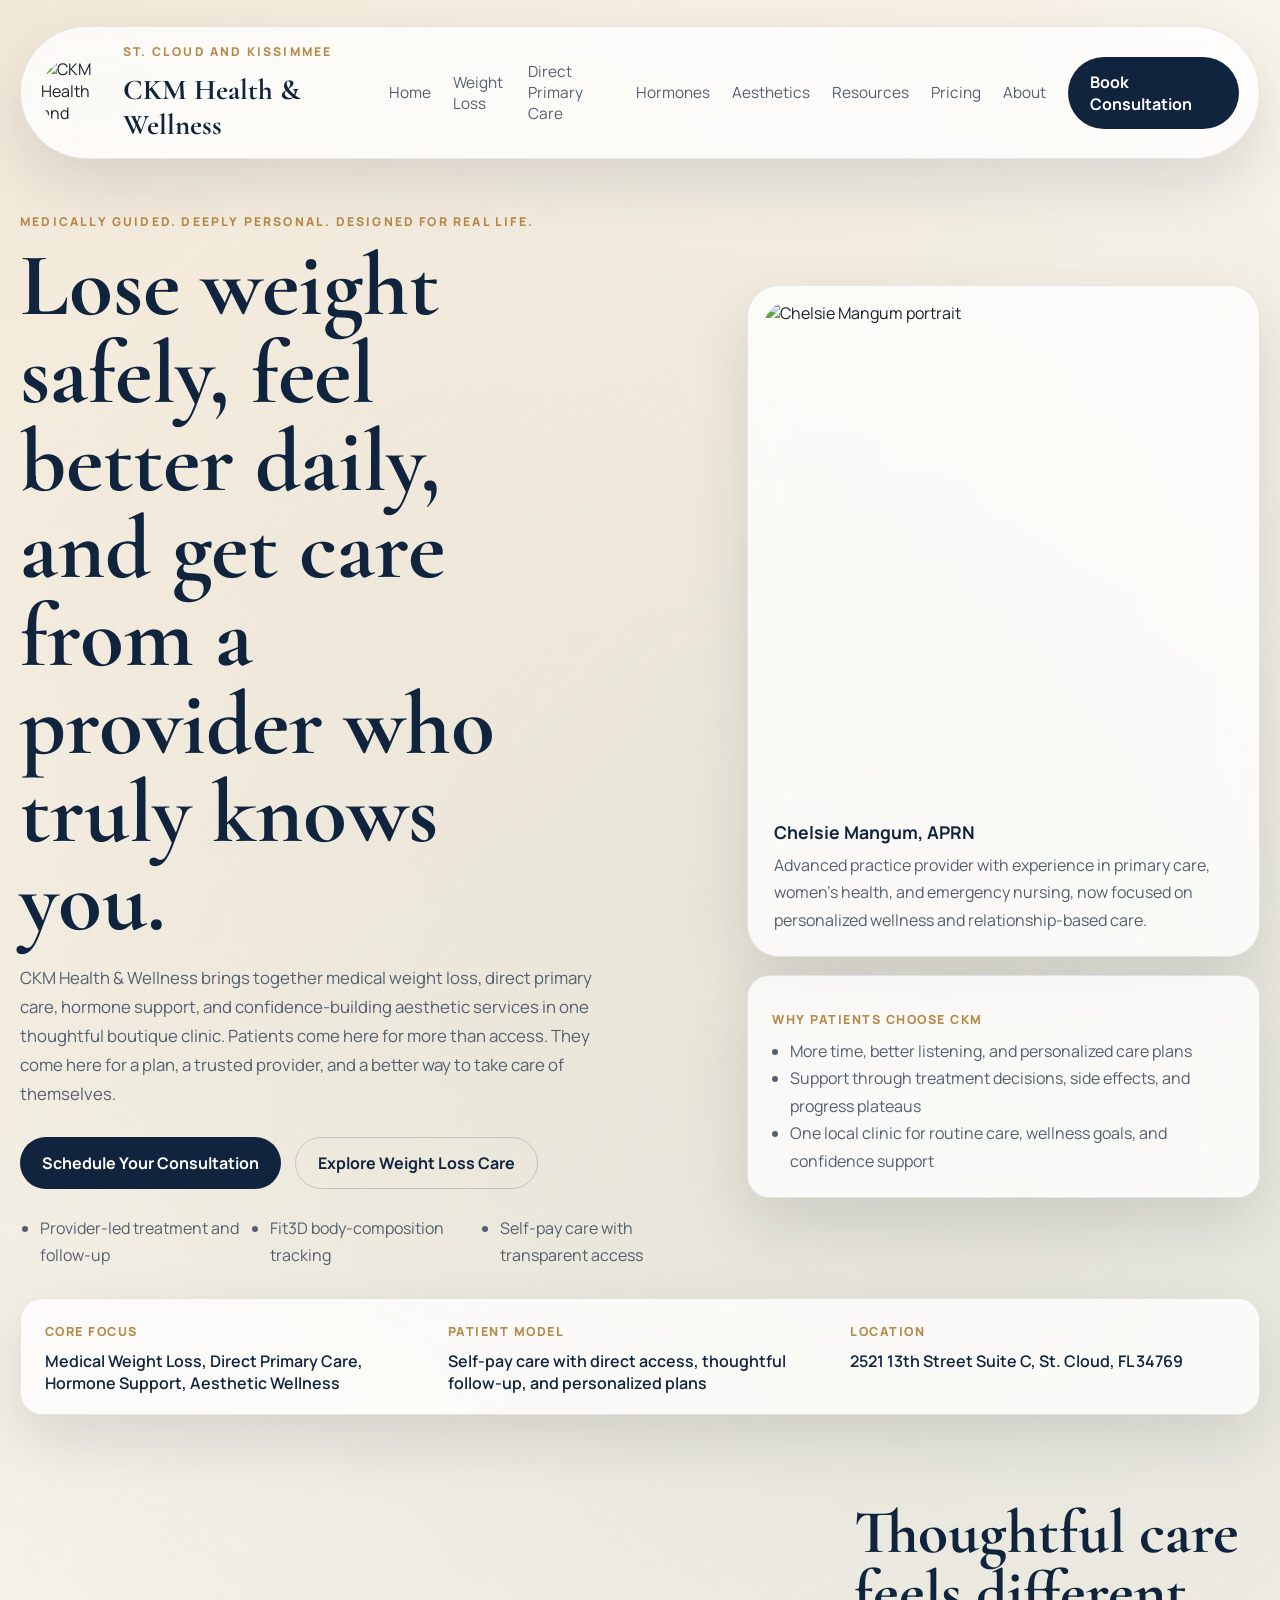
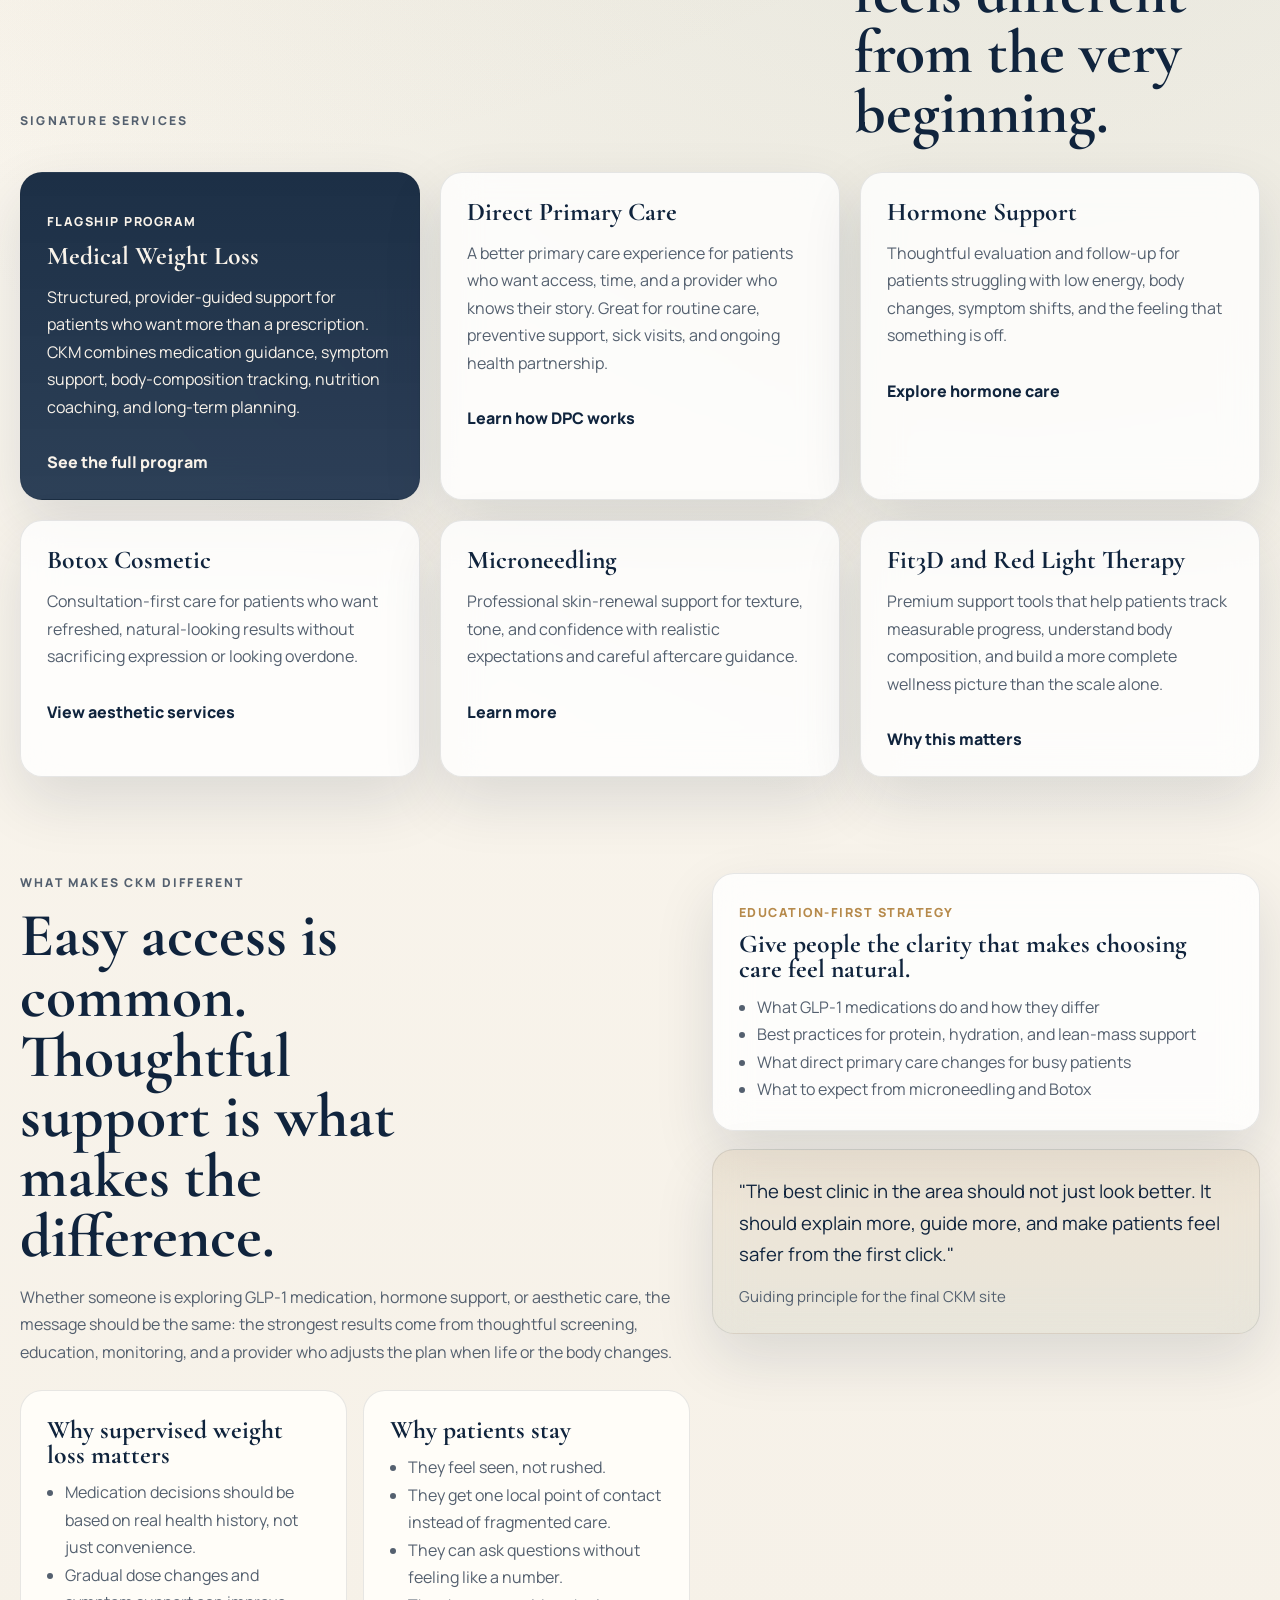
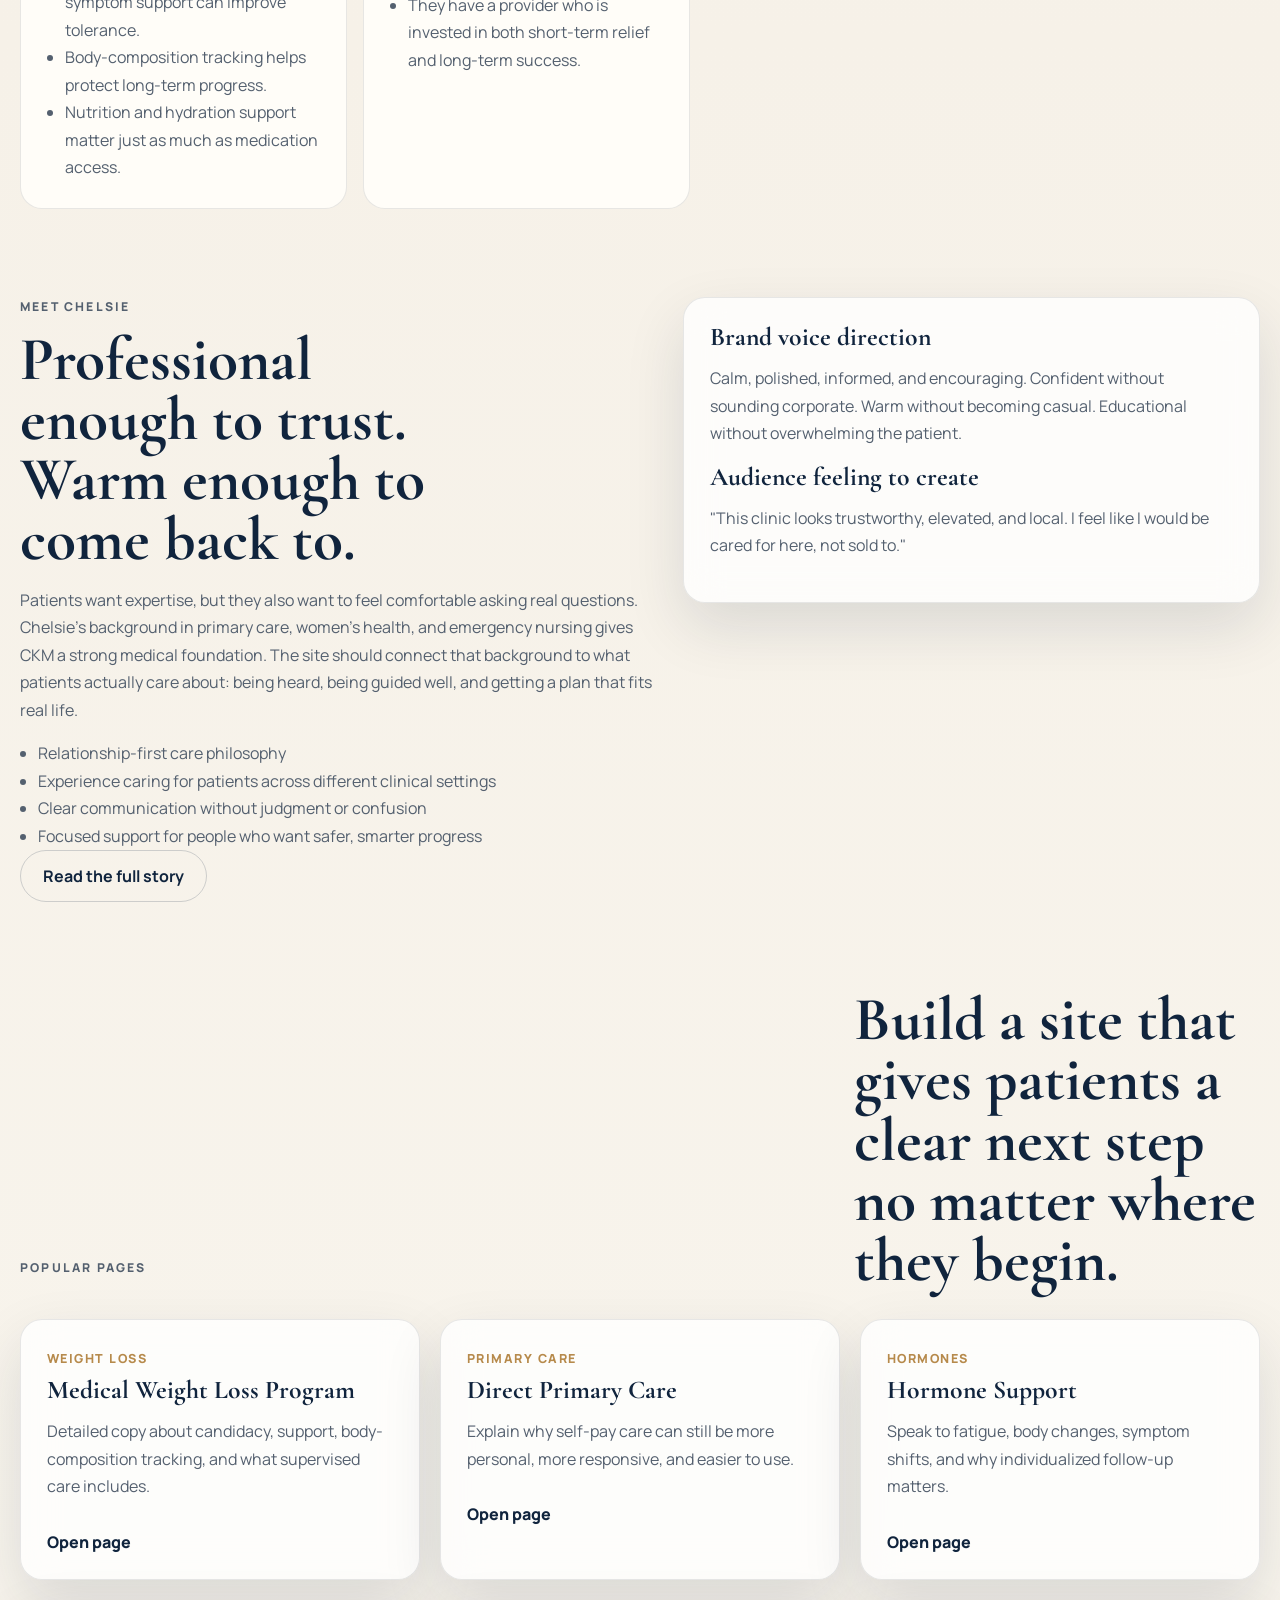
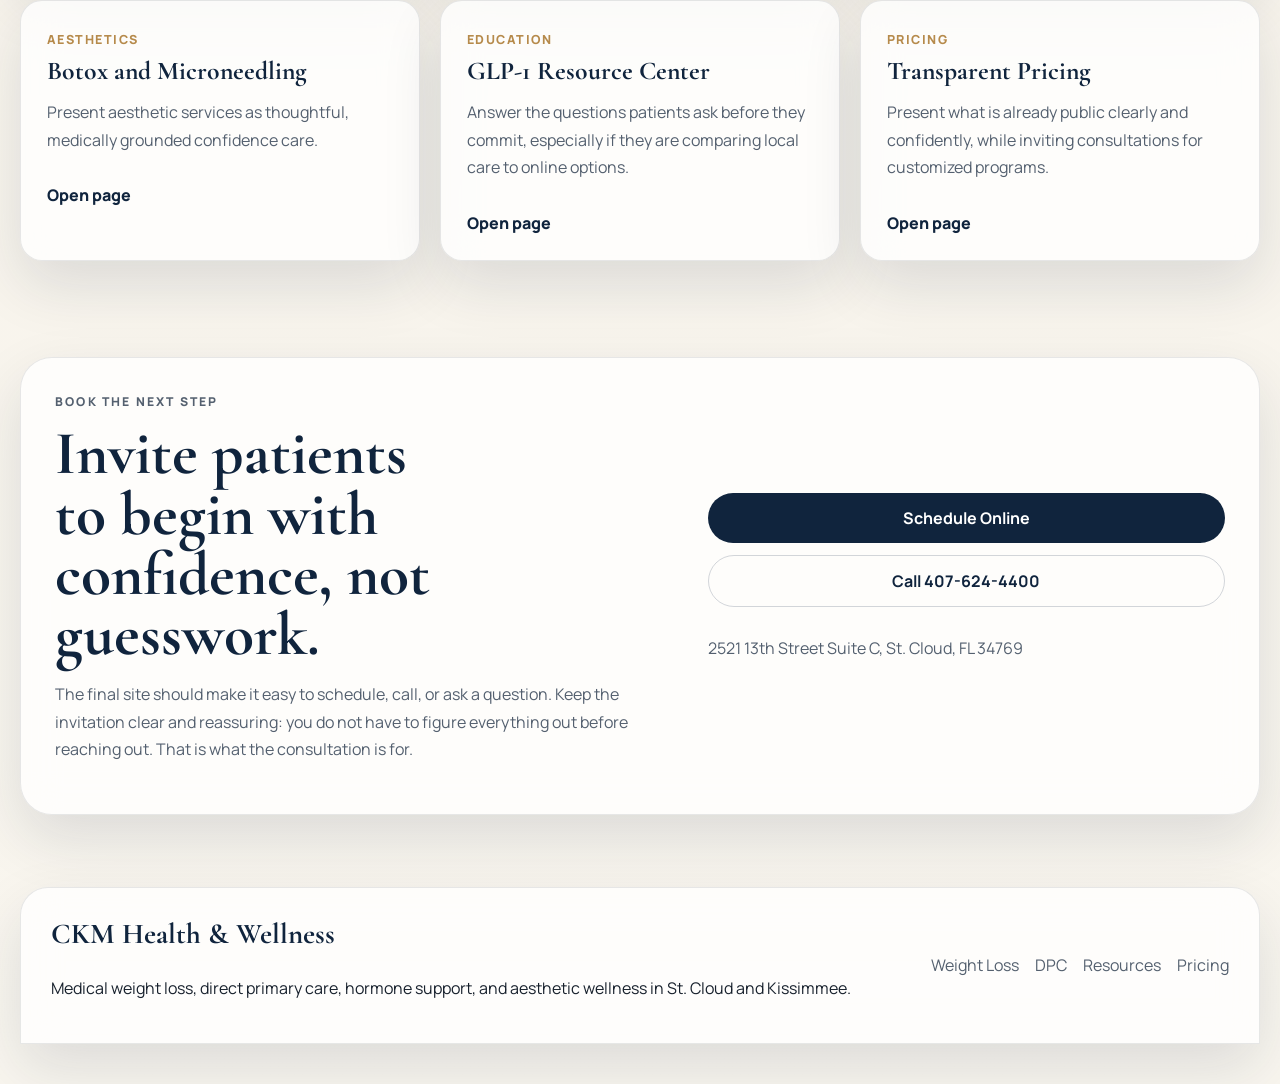
==== commit fd9b7d7d: "Refine navigation, copy hooks, and add GLP-1 quiz" ====
--- a/index.html
+++ b/index.html
@@ -27,17 +27,18 @@
           />
           <div>
             <p class="eyebrow">St. Cloud and Kissimmee</p>
-            <a class="brand-name" href="/">CKM Health & Wellness</a>
+            <a class="brand-name" href="/index.html">CKM Health & Wellness</a>
           </div>
         </div>
         <nav class="site-nav" aria-label="Primary">
-          <a href="/medical-weight-loss">Weight Loss</a>
-          <a href="/direct-primary-care">Direct Primary Care</a>
-          <a href="/hormone-support">Hormones</a>
-          <a href="/aesthetics">Aesthetics</a>
-          <a href="/resources">Resources</a>
-          <a href="/about">About</a>
-          <a href="/pricing">Pricing</a>
+          <a class="current" href="/index.html">Home</a>
+          <a href="/medical-weight-loss.html">Weight Loss</a>
+          <a href="/direct-primary-care.html">Direct Primary Care</a>
+          <a href="/hormone-support.html">Hormones</a>
+          <a href="/aesthetics.html">Aesthetics</a>
+          <a href="/resources.html">Resources</a>
+          <a href="/pricing.html">Pricing</a>
+          <a href="/about.html">About</a>
         </nav>
         <a class="button button-primary" href="#consult">Book Consultation</a>
       </header>
@@ -55,7 +56,7 @@
             </p>
             <div class="cta-row">
               <a class="button button-primary" href="#consult">Schedule Your Consultation</a>
-              <a class="button button-secondary" href="/medical-weight-loss">Explore Weight Loss Care</a>
+              <a class="button button-secondary" href="/medical-weight-loss.html">Explore Weight Loss Care</a>
             </div>
             <ul class="trust-points">
               <li>Provider-led treatment and follow-up</li>
@@ -72,7 +73,7 @@
               <div class="portrait-caption">
                 <strong>Chelsie Mangum, APRN</strong>
                 <span>
-                  Advanced practice provider with experience in primary care, women’s health,
+                  Advanced practice provider with experience in primary care, women's health,
                   and emergency nursing, now focused on personalized wellness and relationship-based care.
                 </span>
               </div>
@@ -106,7 +107,7 @@
         <section class="section">
           <div class="section-heading">
             <p class="eyebrow">Signature Services</p>
-            <h2>Everything on the site should make it clear that CKM offers more than transactions. It offers continuity.</h2>
+            <h2>Thoughtful care feels different from the very beginning.</h2>
           </div>
           <div class="card-grid three-up">
             <article class="service-card highlight">
@@ -117,7 +118,7 @@
                 CKM combines medication guidance, symptom support, body-composition tracking,
                 nutrition coaching, and long-term planning.
               </p>
-              <a href="/medical-weight-loss">See the full program</a>
+              <a href="/medical-weight-loss.html">See the full program</a>
             </article>
             <article class="service-card">
               <h3>Direct Primary Care</h3>
@@ -126,15 +127,15 @@
                 who knows their story. Great for routine care, preventive support, sick visits, and
                 ongoing health partnership.
               </p>
-              <a href="/direct-primary-care">Learn how DPC works</a>
+              <a href="/direct-primary-care.html">Learn how DPC works</a>
             </article>
             <article class="service-card">
               <h3>Hormone Support</h3>
               <p>
                 Thoughtful evaluation and follow-up for patients struggling with low energy,
-                body changes, symptom shifts, and the feeling that something is “off.”
-              </p>
-              <a href="/hormone-support">Explore hormone care</a>
+                body changes, symptom shifts, and the feeling that something is off.
+              </p>
+              <a href="/hormone-support.html">Explore hormone care</a>
             </article>
             <article class="service-card">
               <h3>Botox Cosmetic</h3>
@@ -142,7 +143,7 @@
                 Consultation-first care for patients who want refreshed, natural-looking results
                 without sacrificing expression or looking overdone.
               </p>
-              <a href="/aesthetics">View aesthetic services</a>
+              <a href="/aesthetics.html">View aesthetic services</a>
             </article>
             <article class="service-card">
               <h3>Microneedling</h3>
@@ -150,7 +151,7 @@
                 Professional skin-renewal support for texture, tone, and confidence with realistic
                 expectations and careful aftercare guidance.
               </p>
-              <a href="/aesthetics">Learn more</a>
+              <a href="/aesthetics.html">Learn more</a>
             </article>
             <article class="service-card">
               <h3>Fit3D and Red Light Therapy</h3>
@@ -158,7 +159,7 @@
                 Premium support tools that help patients track measurable progress, understand
                 body composition, and build a more complete wellness picture than the scale alone.
               </p>
-              <a href="/resources">Why this matters</a>
+              <a href="/resources.html">Why this matters</a>
             </article>
           </div>
         </section>
@@ -167,12 +168,11 @@
           <div class="split-layout">
             <div>
               <p class="eyebrow">What makes CKM different</p>
-              <h2>Getting access to a treatment is easy. Using it well is where expert care matters.</h2>
-              <p>
-                That idea should shape the entire site. Whether someone is exploring GLP-1
-                medication, hormone support, or aesthetic care, the message should be the same:
-                the most meaningful results come from thoughtful screening, education, monitoring,
-                and a provider who adjusts the plan when life or the body changes.
+              <h2>Easy access is common. Thoughtful support is what makes the difference.</h2>
+              <p>
+                Whether someone is exploring GLP-1 medication, hormone support, or aesthetic care,
+                the message should be the same: the strongest results come from thoughtful screening,
+                education, monitoring, and a provider who adjusts the plan when life or the body changes.
               </p>
               <div class="bullet-panels">
                 <div>
@@ -198,7 +198,7 @@
             <aside class="info-stack">
               <div class="info-card">
                 <span class="card-kicker">Education-first strategy</span>
-                <h3>Turn curiosity into trust before someone is ready to book.</h3>
+                <h3>Give people the clarity that makes choosing care feel natural.</h3>
                 <ul>
                   <li>What GLP-1 medications do and how they differ</li>
                   <li>Best practices for protein, hydration, and lean-mass support</li>
@@ -208,8 +208,8 @@
               </div>
               <div class="quote-card">
                 <p>
-                  “The best clinic in the area should not just look better. It should explain more,
-                  guide more, and make patients feel safer from the first click.”
+                  "The best clinic in the area should not just look better. It should explain more,
+                  guide more, and make patients feel safer from the first click."
                 </p>
                 <span>Guiding principle for the final CKM site</span>
               </div>
@@ -224,7 +224,7 @@
               <h2>Professional enough to trust. Warm enough to come back to.</h2>
               <p>
                 Patients want expertise, but they also want to feel comfortable asking real
-                questions. Chelsie’s background in primary care, women’s health, and emergency
+                questions. Chelsie's background in primary care, women's health, and emergency
                 nursing gives CKM a strong medical foundation. The site should connect that
                 background to what patients actually care about: being heard, being guided well,
                 and getting a plan that fits real life.
@@ -235,7 +235,7 @@
                 <li>Clear communication without judgment or confusion</li>
                 <li>Focused support for people who want safer, smarter progress</li>
               </ul>
-              <a class="button button-secondary" href="/about">Read the full story</a>
+              <a class="button button-secondary" href="/about.html">Read the full story</a>
             </div>
             <div class="about-card">
               <h3>Brand voice direction</h3>
@@ -245,8 +245,8 @@
               </p>
               <h3>Audience feeling to create</h3>
               <p>
-                “This clinic looks trustworthy, elevated, and local. I feel like I would be
-                cared for here, not sold to.”
+                "This clinic looks trustworthy, elevated, and local. I feel like I would be
+                cared for here, not sold to."
               </p>
             </div>
           </div>
@@ -262,37 +262,37 @@
               <span class="resource-tag">Weight Loss</span>
               <h3>Medical Weight Loss Program</h3>
               <p>Detailed copy about candidacy, support, body-composition tracking, and what supervised care includes.</p>
-              <a href="/medical-weight-loss">Open page</a>
+              <a href="/medical-weight-loss.html">Open page</a>
             </article>
             <article class="resource-card">
               <span class="resource-tag">Primary Care</span>
               <h3>Direct Primary Care</h3>
               <p>Explain why self-pay care can still be more personal, more responsive, and easier to use.</p>
-              <a href="/direct-primary-care">Open page</a>
+              <a href="/direct-primary-care.html">Open page</a>
             </article>
             <article class="resource-card">
               <span class="resource-tag">Hormones</span>
               <h3>Hormone Support</h3>
               <p>Speak to fatigue, body changes, symptom shifts, and why individualized follow-up matters.</p>
-              <a href="/hormone-support">Open page</a>
+              <a href="/hormone-support.html">Open page</a>
             </article>
             <article class="resource-card">
               <span class="resource-tag">Aesthetics</span>
               <h3>Botox and Microneedling</h3>
               <p>Present aesthetic services as thoughtful, medically grounded confidence care.</p>
-              <a href="/aesthetics">Open page</a>
+              <a href="/aesthetics.html">Open page</a>
             </article>
             <article class="resource-card">
               <span class="resource-tag">Education</span>
               <h3>GLP-1 Resource Center</h3>
               <p>Answer the questions patients ask before they commit, especially if they are comparing local care to online options.</p>
-              <a href="/resources">Open page</a>
+              <a href="/resources.html">Open page</a>
             </article>
             <article class="resource-card">
               <span class="resource-tag">Pricing</span>
               <h3>Transparent Pricing</h3>
               <p>Present what is already public clearly and confidently, while inviting consultations for customized programs.</p>
-              <a href="/pricing">Open page</a>
+              <a href="/pricing.html">Open page</a>
             </article>
           </div>
         </section>
@@ -319,17 +319,17 @@
 
       <footer class="site-footer">
         <div>
-          <a class="brand-name footer-brand" href="/">CKM Health & Wellness</a>
+          <a class="brand-name footer-brand" href="/index.html">CKM Health & Wellness</a>
           <p>
             Medical weight loss, direct primary care, hormone support, and aesthetic wellness in
             St. Cloud and Kissimmee.
           </p>
         </div>
         <div class="footer-links">
-          <a href="/medical-weight-loss">Weight Loss</a>
-          <a href="/direct-primary-care">DPC</a>
-          <a href="/resources">Resources</a>
-          <a href="/pricing">Pricing</a>
+          <a href="/medical-weight-loss.html">Weight Loss</a>
+          <a href="/direct-primary-care.html">DPC</a>
+          <a href="/resources.html">Resources</a>
+          <a href="/pricing.html">Pricing</a>
         </div>
       </footer>
     </div>
--- a/styles.css
+++ b/styles.css
@@ -407,12 +407,37 @@
   padding: 54px 0 18px;
 }
 
+.page-hero-grid {
+  display: grid;
+  grid-template-columns: 1.05fr 0.95fr;
+  gap: 24px;
+  align-items: center;
+}
+
+.page-hero h1 {
+  font-size: clamp(2.5rem, 4vw, 4.3rem);
+  max-width: 14ch;
+}
+
 .page-lead {
   max-width: 68ch;
   margin: 18px 0 0;
   color: var(--muted);
   line-height: 1.8;
   font-size: 1.06rem;
+}
+
+.visual-card {
+  background: var(--surface);
+  border: 1px solid var(--line);
+  box-shadow: var(--shadow);
+  border-radius: var(--radius-lg);
+  padding: 16px;
+}
+
+.visual-card img {
+  width: 100%;
+  border-radius: 24px;
 }
 
 .detail-grid,
@@ -540,6 +565,7 @@
 
 @media (max-width: 1080px) {
   .hero,
+  .page-hero-grid,
   .split-layout,
   .detail-grid,
   .comparison-grid,
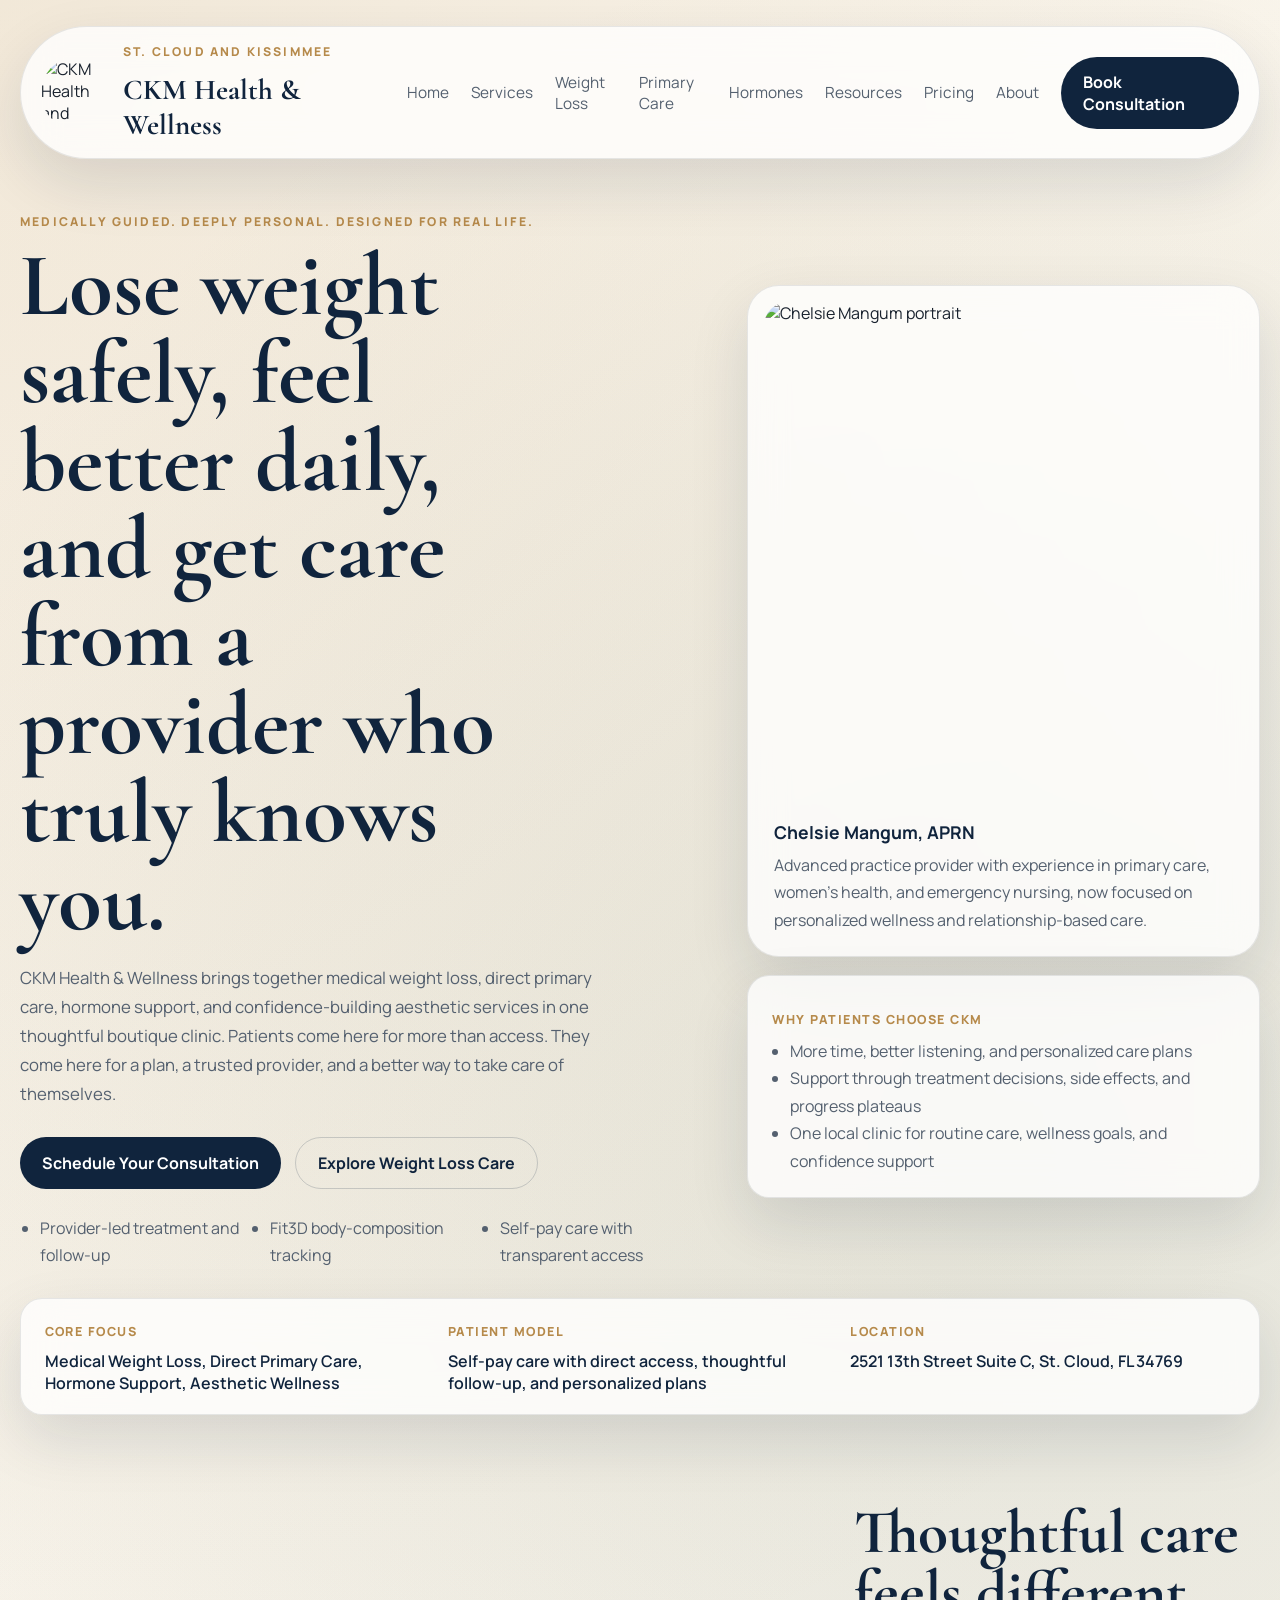
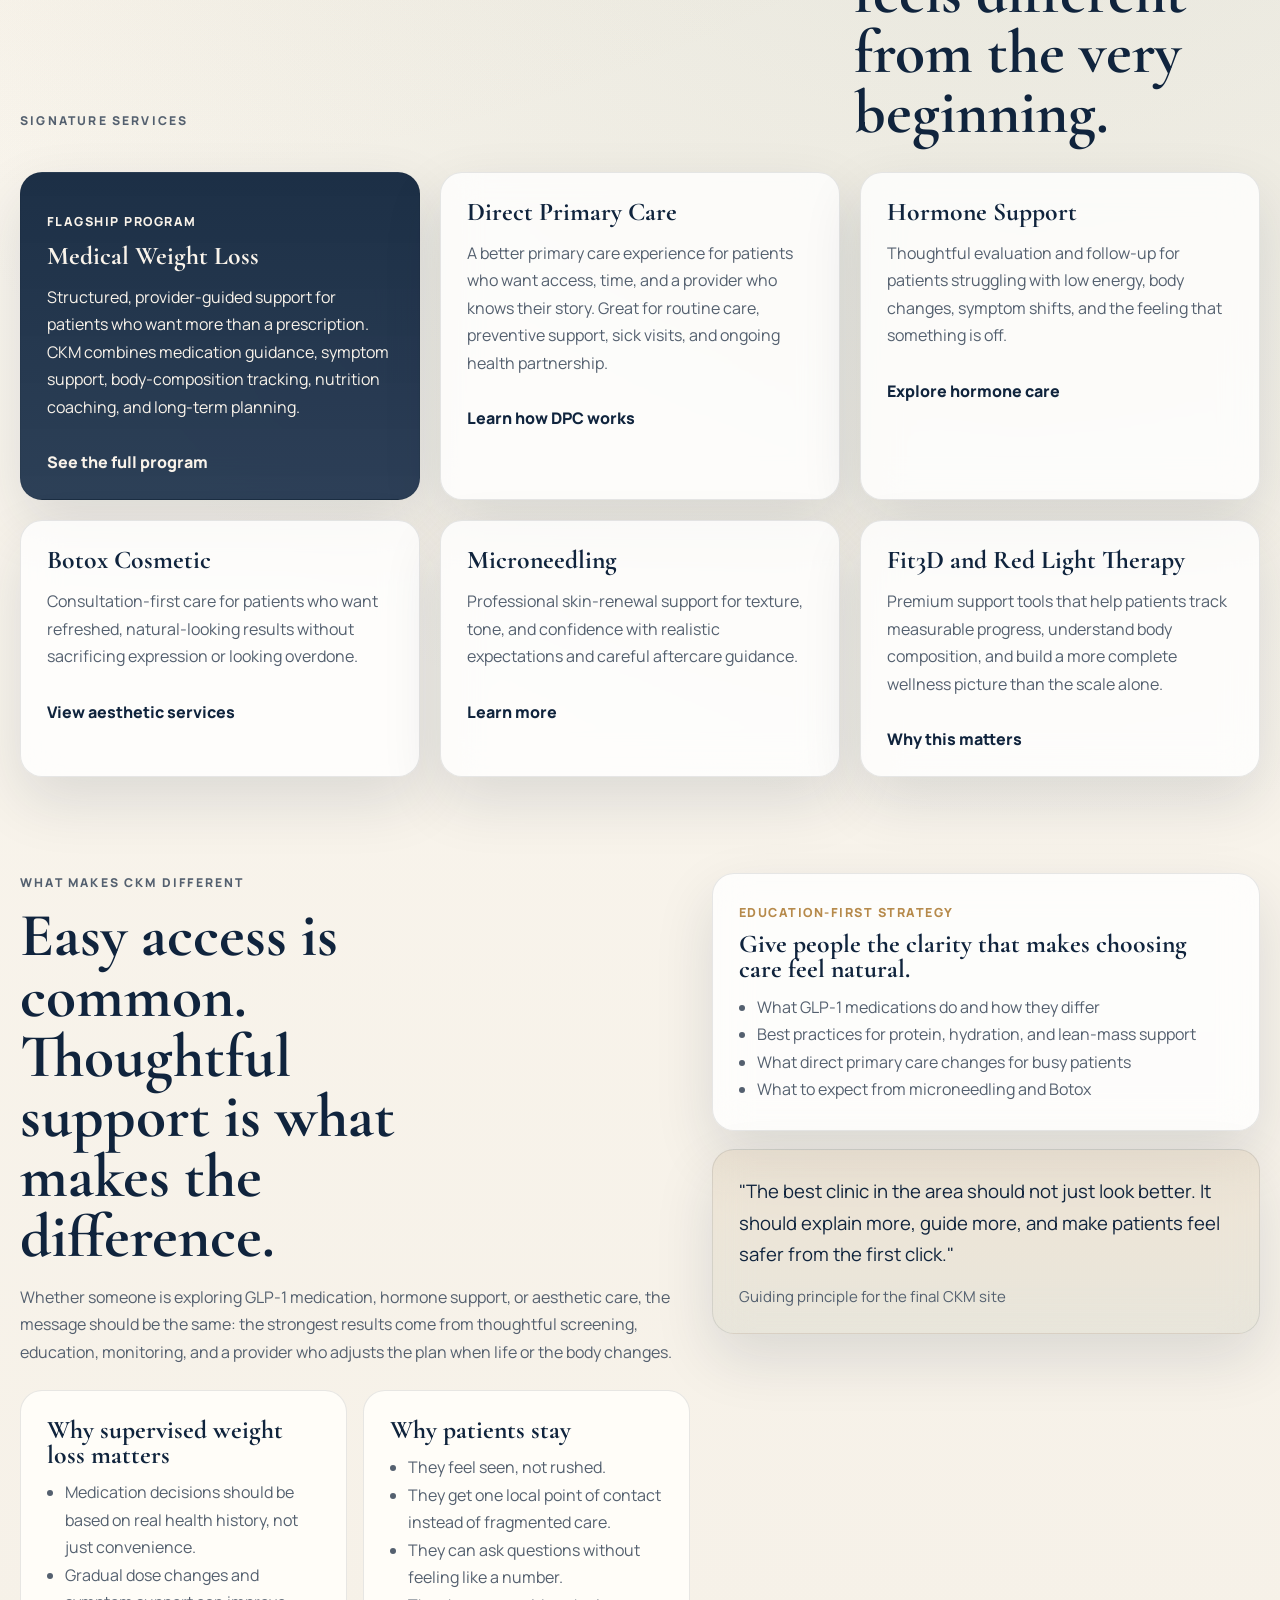
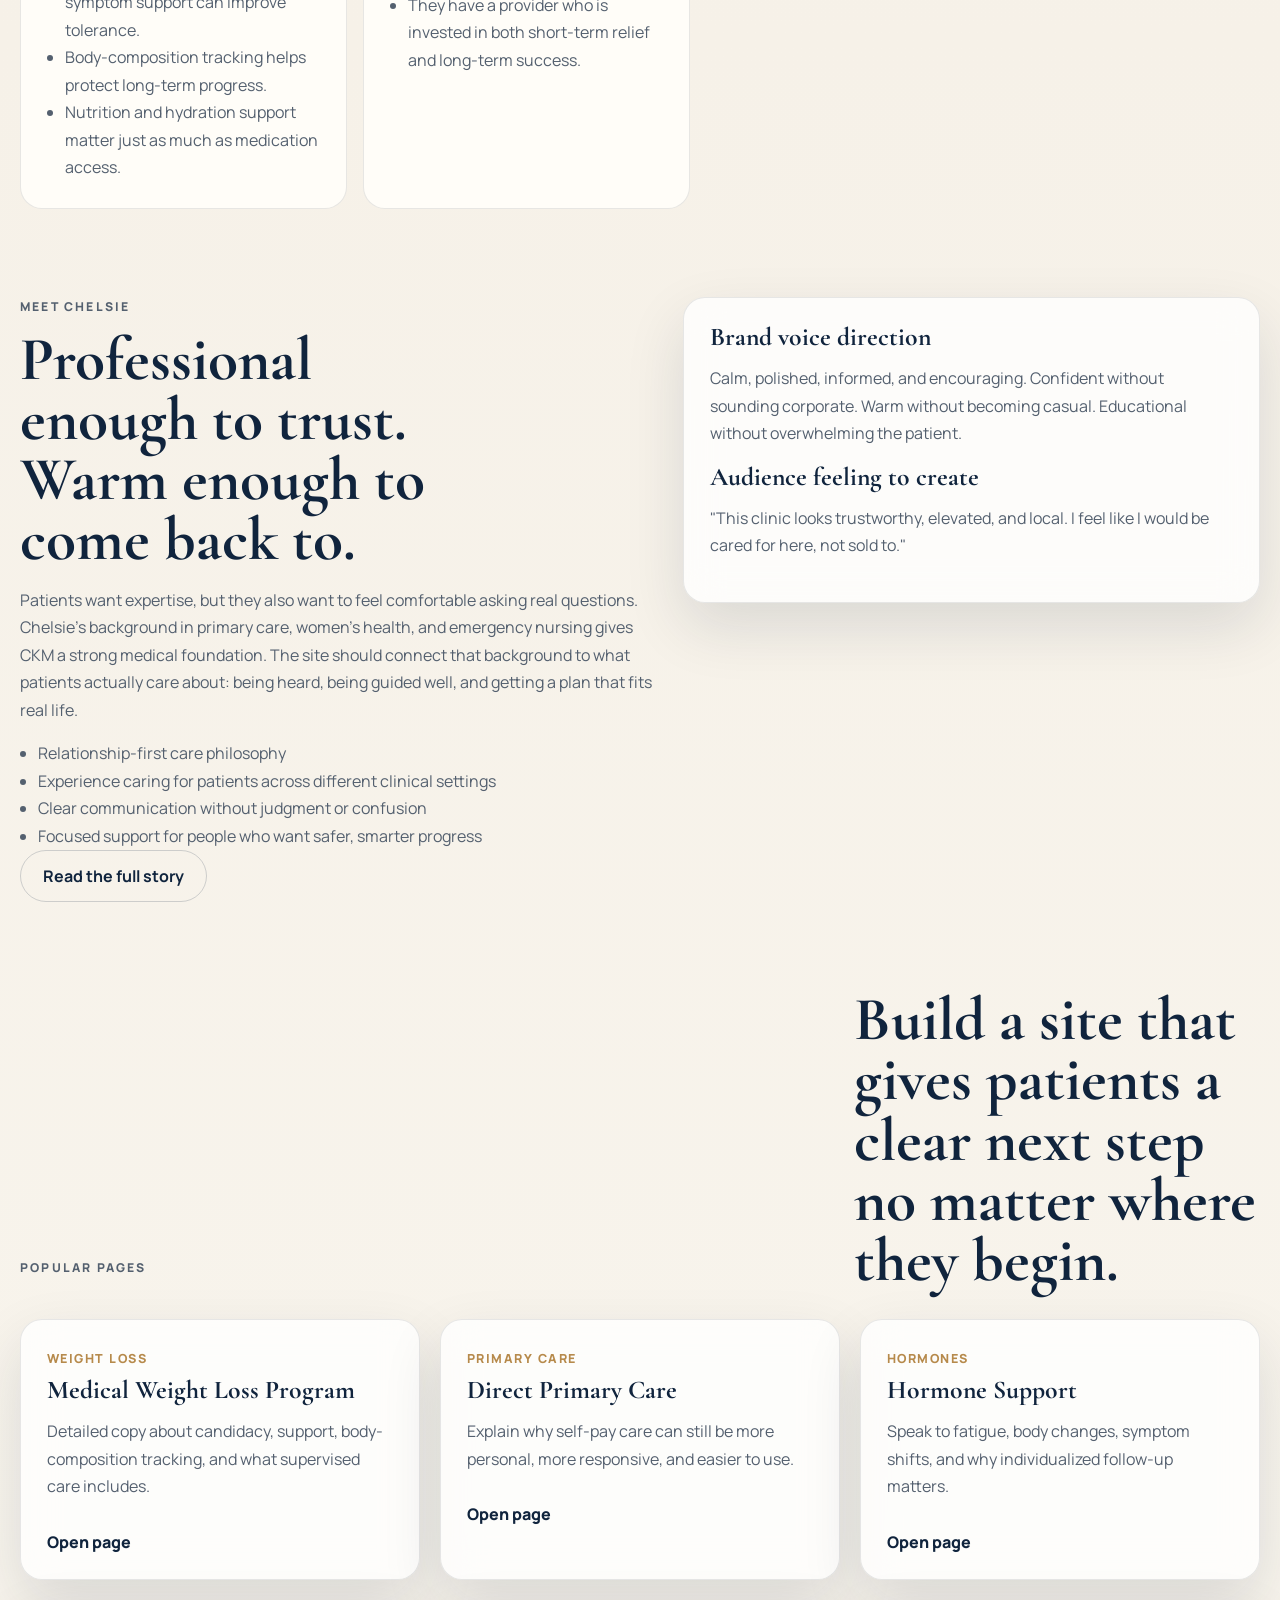
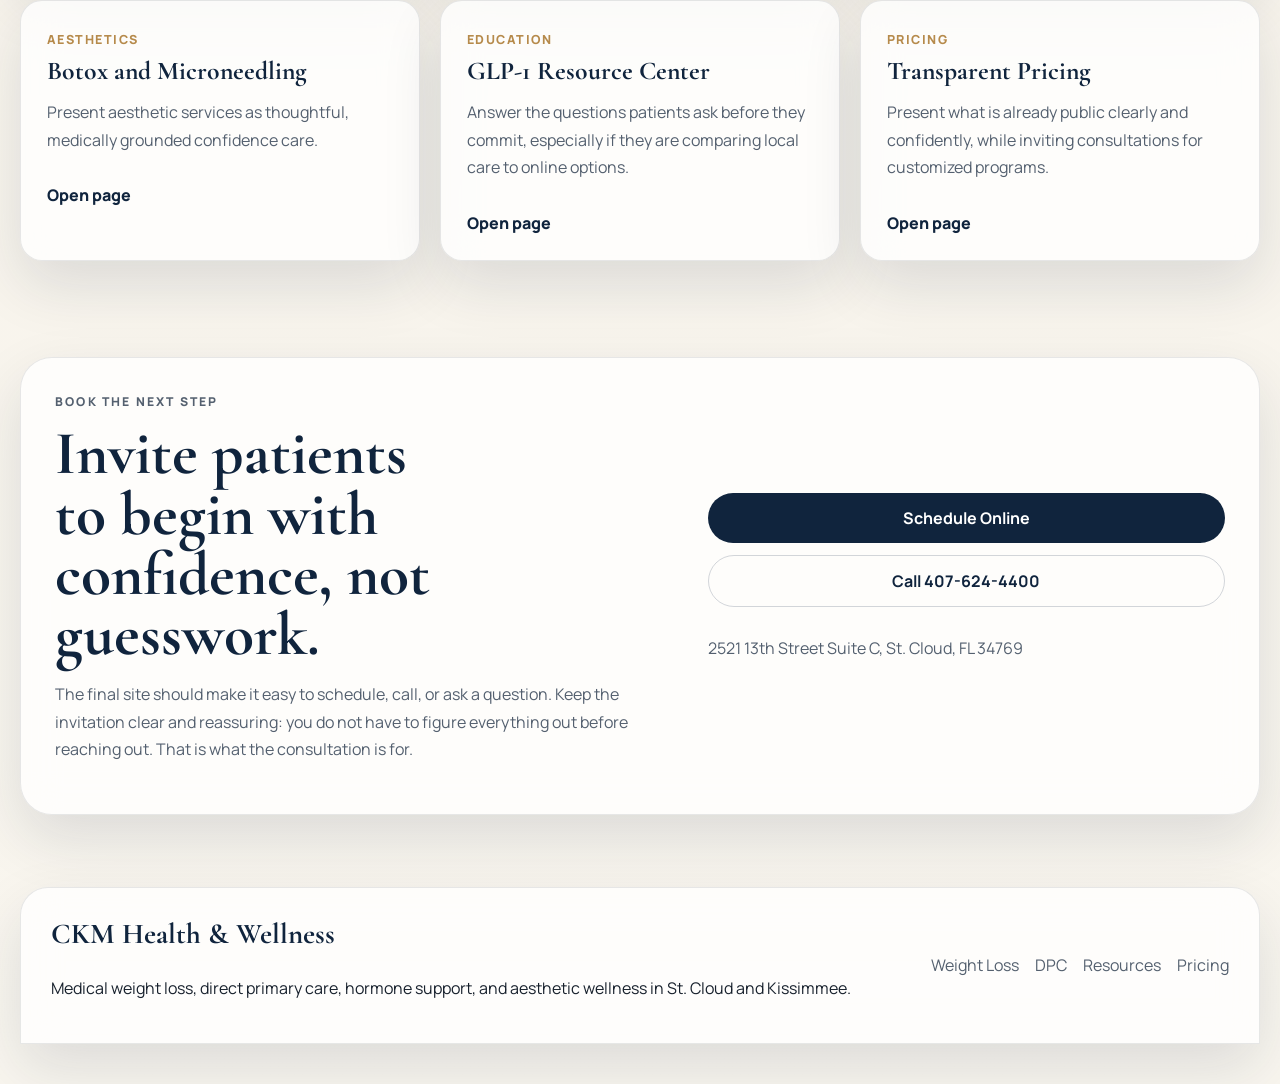
==== commit 0e4bd3d2: "Add detailed services page and weight loss reference chart" ====
--- a/index.html
+++ b/index.html
@@ -32,10 +32,10 @@
         </div>
         <nav class="site-nav" aria-label="Primary">
           <a class="current" href="/index.html">Home</a>
+          <a href="/services.html">Services</a>
           <a href="/medical-weight-loss.html">Weight Loss</a>
-          <a href="/direct-primary-care.html">Direct Primary Care</a>
+          <a href="/direct-primary-care.html">Primary Care</a>
           <a href="/hormone-support.html">Hormones</a>
-          <a href="/aesthetics.html">Aesthetics</a>
           <a href="/resources.html">Resources</a>
           <a href="/pricing.html">Pricing</a>
           <a href="/about.html">About</a>
--- a/styles.css
+++ b/styles.css
@@ -461,6 +461,12 @@
   grid-template-columns: repeat(3, minmax(0, 1fr));
 }
 
+.services-grid {
+  display: grid;
+  grid-template-columns: repeat(2, minmax(0, 1fr));
+  gap: 20px;
+}
+
 .panel-card,
 .faq-card,
 .price-card {
@@ -520,6 +526,64 @@
 .panel-card h3,
 .price-card h3 {
   margin-bottom: 10px;
+}
+
+.service-detail {
+  padding: 28px;
+}
+
+.service-detail h3 {
+  margin-bottom: 12px;
+}
+
+.service-detail .card-kicker {
+  margin-bottom: 12px;
+}
+
+.service-detail p + p {
+  margin-top: 12px;
+}
+
+.service-list {
+  display: grid;
+  gap: 10px;
+  margin-top: 18px;
+}
+
+.table-wrap {
+  overflow-x: auto;
+  background: var(--surface);
+  border: 1px solid var(--line);
+  box-shadow: var(--shadow);
+  border-radius: var(--radius-md);
+  padding: 20px;
+}
+
+.progress-table {
+  width: 100%;
+  min-width: 1180px;
+  border-collapse: collapse;
+  color: var(--ink);
+  font-size: 0.94rem;
+}
+
+.progress-table th,
+.progress-table td {
+  padding: 12px 10px;
+  border-bottom: 1px solid rgba(24, 33, 45, 0.08);
+  text-align: left;
+  vertical-align: top;
+}
+
+.progress-table thead th {
+  font-size: 0.78rem;
+  text-transform: uppercase;
+  letter-spacing: 0.08em;
+  color: var(--gold);
+}
+
+.progress-table tbody tr:last-child td {
+  border-bottom: none;
 }
 
 .disclaimer {
@@ -572,6 +636,7 @@
   .consult-panel,
   .credibility-strip,
   .three-up,
+  .services-grid,
   .mini-grid,
   .price-grid,
   .faq-grid,
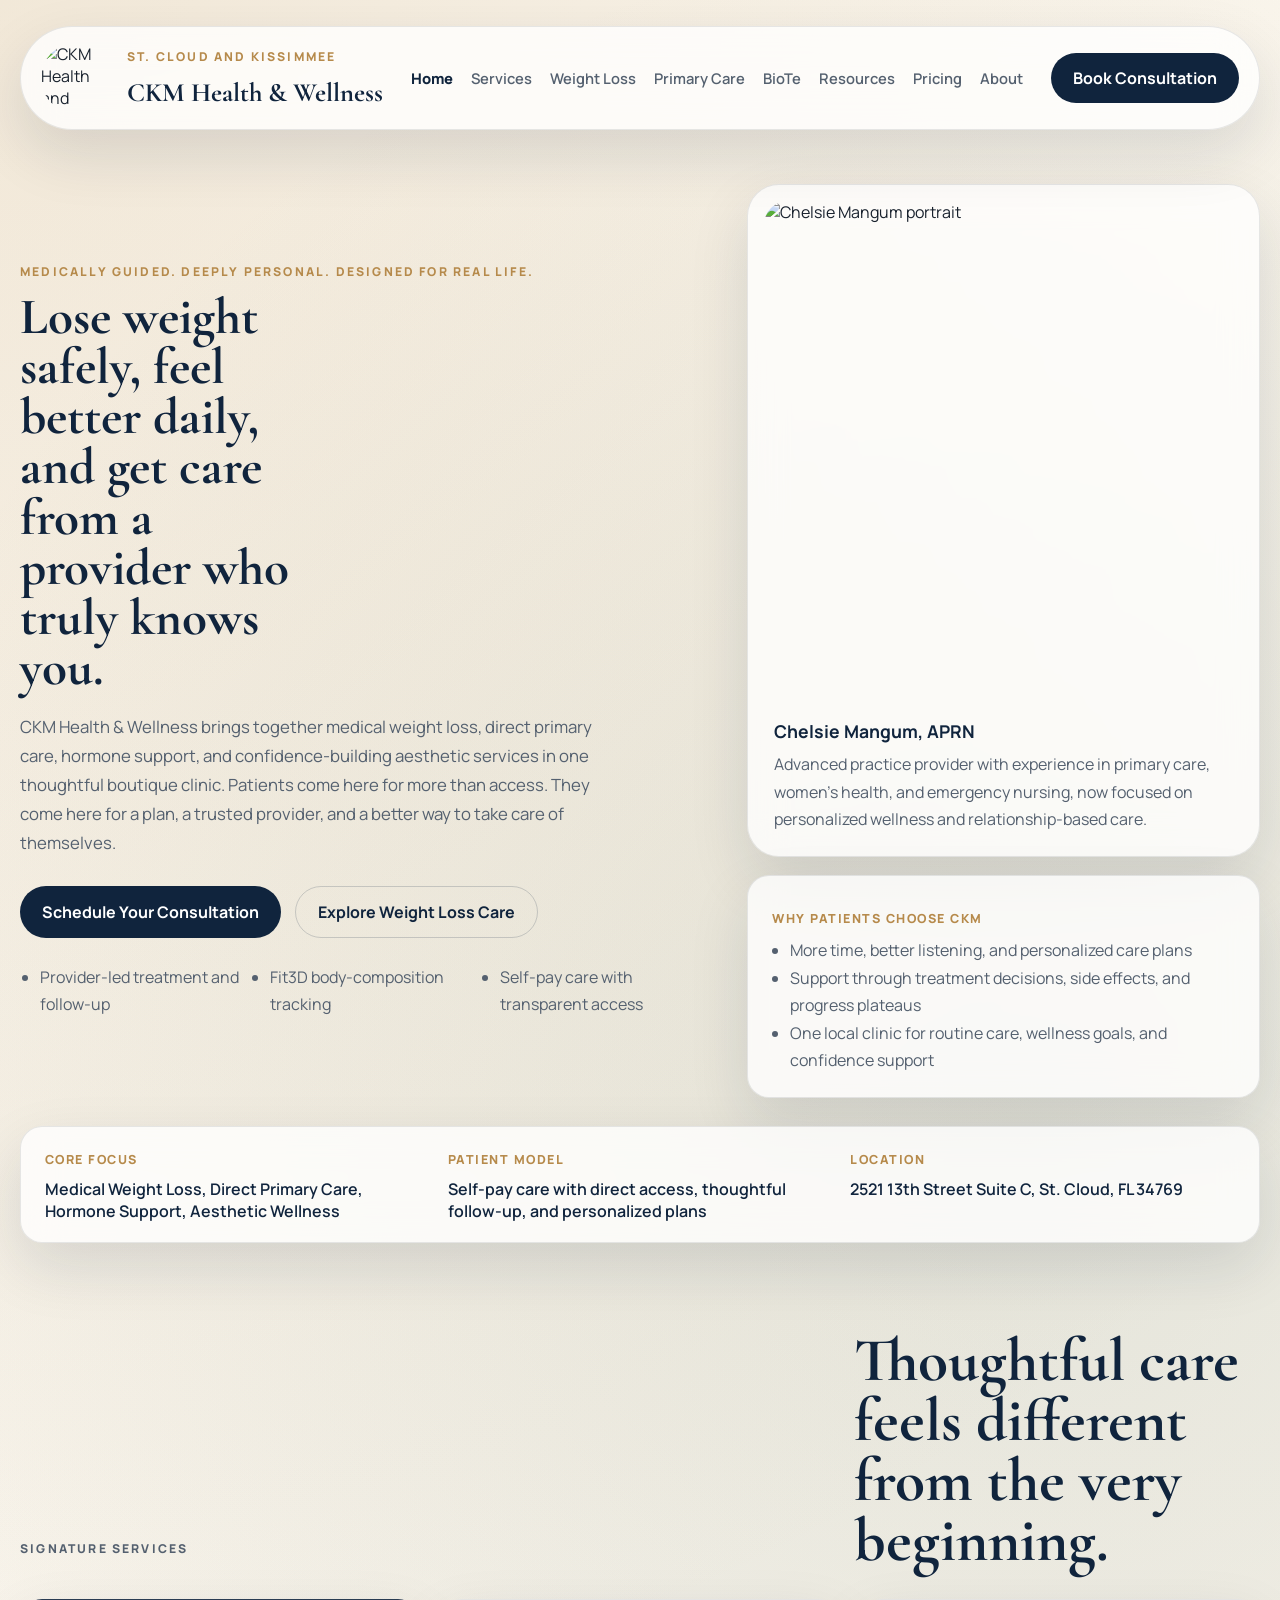
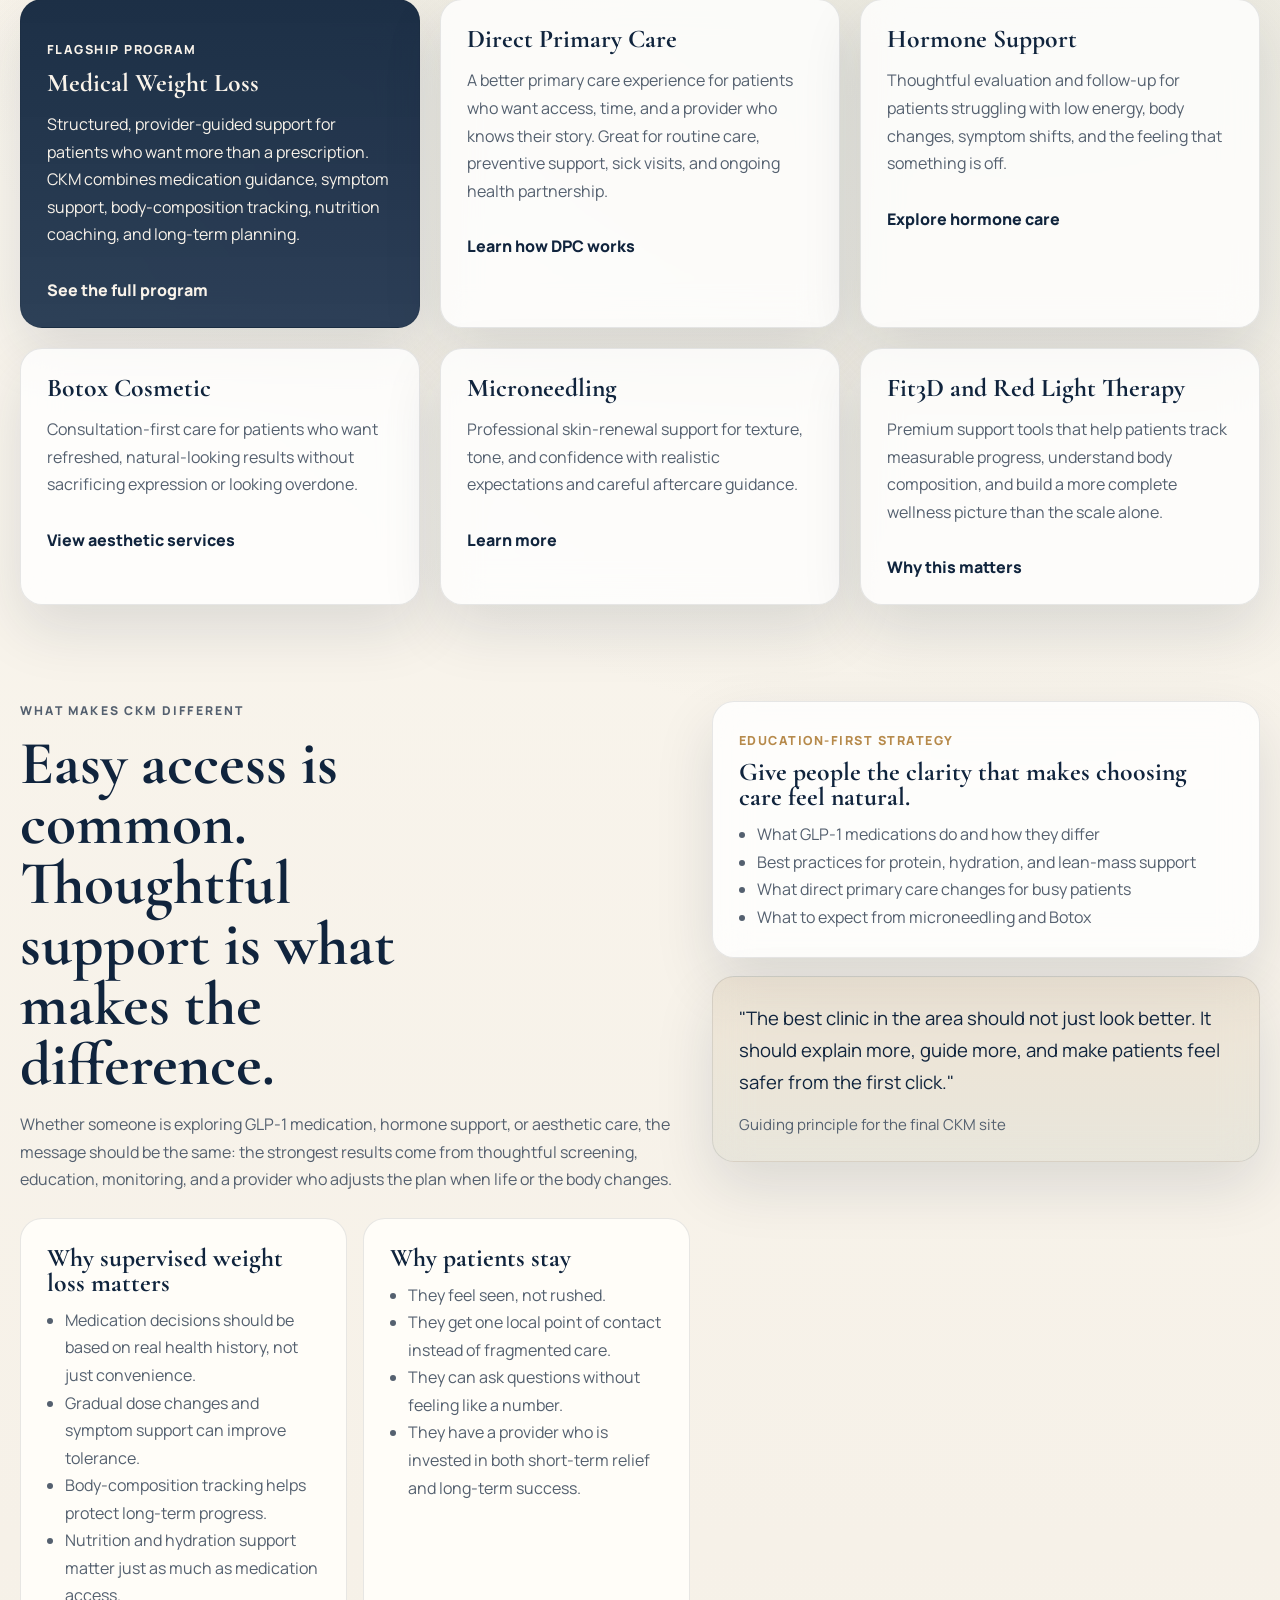
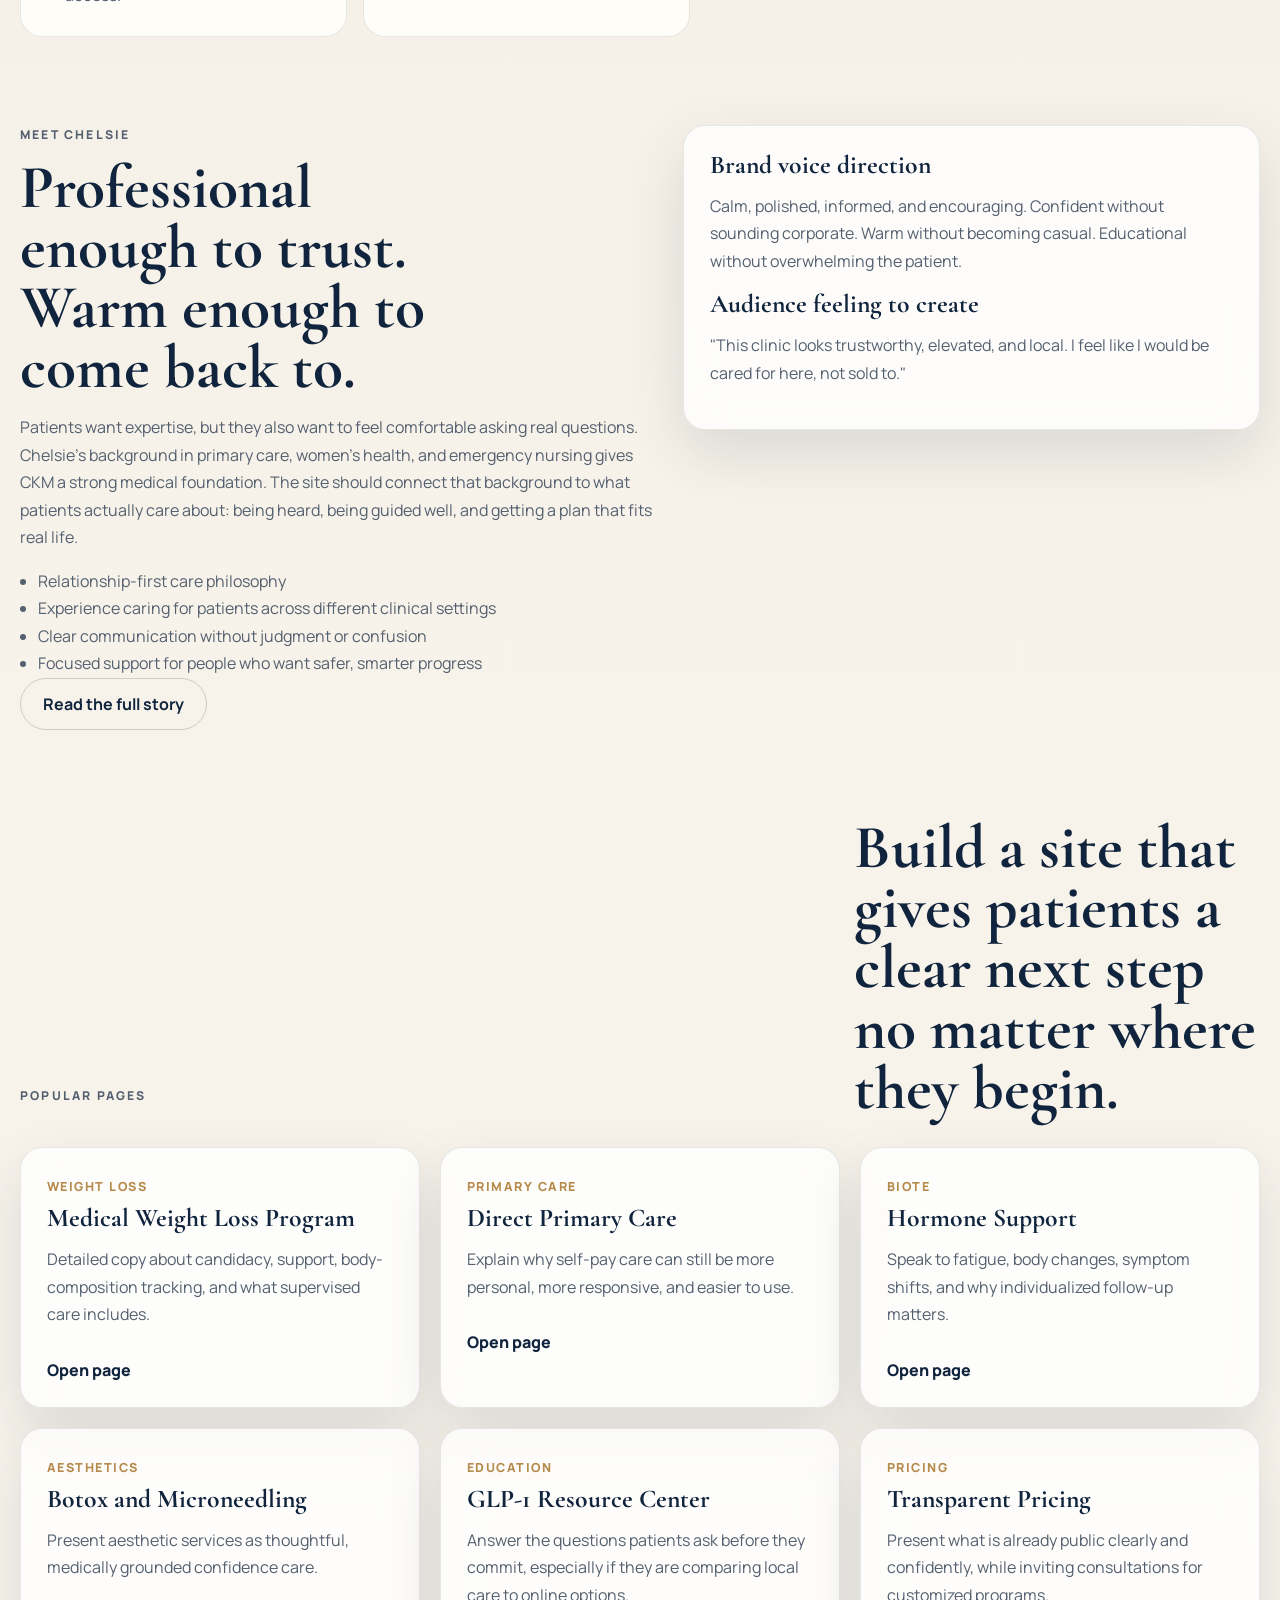
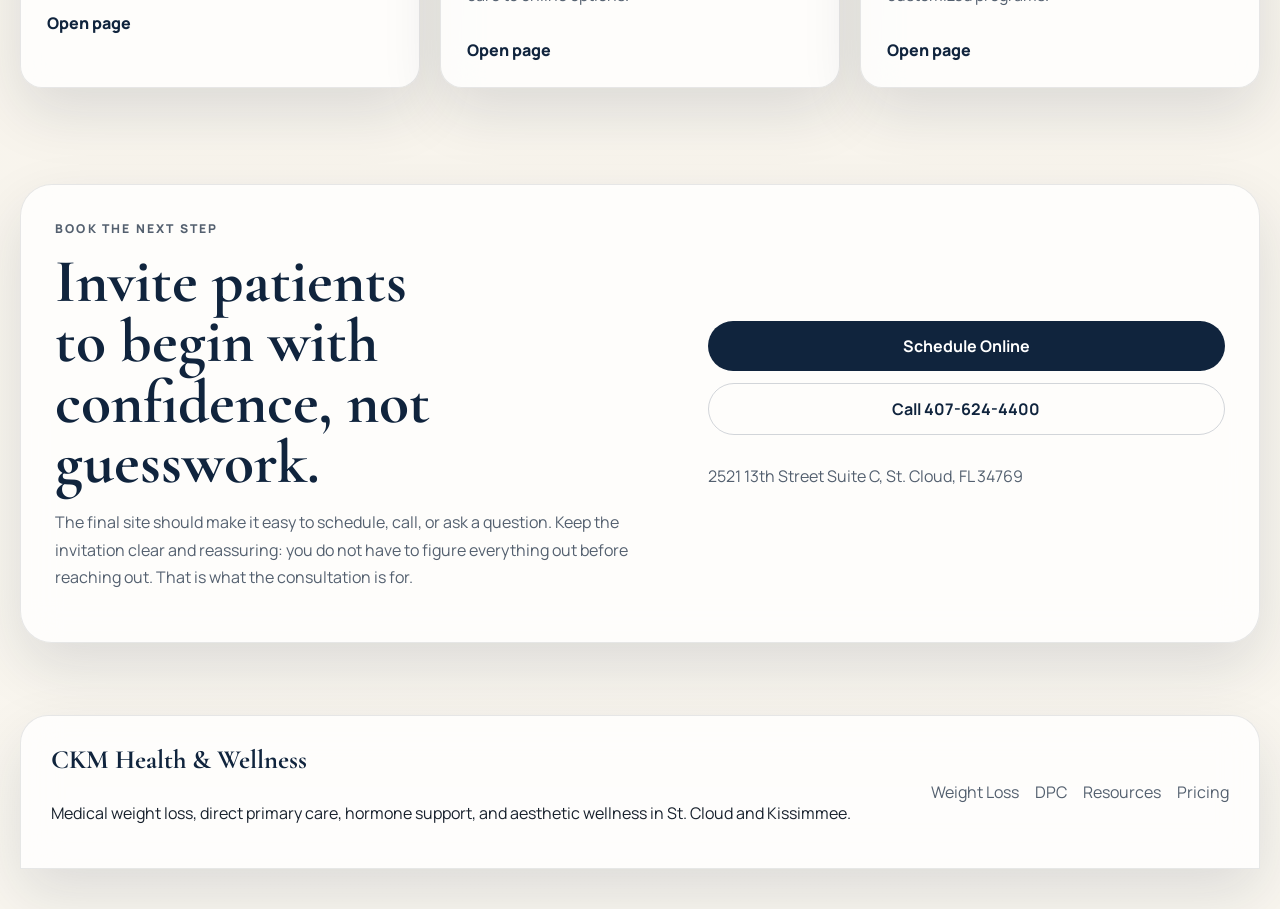
==== commit 03e5c1db: "Refine nav, BioTe framing, and weight loss estimator" ====
--- a/index.html
+++ b/index.html
@@ -35,7 +35,7 @@
           <a href="/services.html">Services</a>
           <a href="/medical-weight-loss.html">Weight Loss</a>
           <a href="/direct-primary-care.html">Primary Care</a>
-          <a href="/hormone-support.html">Hormones</a>
+          <a href="/hormone-support.html">BioTe</a>
           <a href="/resources.html">Resources</a>
           <a href="/pricing.html">Pricing</a>
           <a href="/about.html">About</a>
@@ -271,7 +271,7 @@
               <a href="/direct-primary-care.html">Open page</a>
             </article>
             <article class="resource-card">
-              <span class="resource-tag">Hormones</span>
+              <span class="resource-tag">BioTe</span>
               <h3>Hormone Support</h3>
               <p>Speak to fatigue, body changes, symptom shifts, and why individualized follow-up matters.</p>
               <a href="/hormone-support.html">Open page</a>
--- a/styles.css
+++ b/styles.css
@@ -93,7 +93,7 @@
 .brand-name {
   display: inline-block;
   font-family: "Cormorant Garamond", serif;
-  font-size: 1.8rem;
+  font-size: 1.65rem;
   font-weight: 700;
   color: var(--ink);
 }
@@ -101,9 +101,22 @@
 .site-nav {
   display: flex;
   align-items: center;
-  gap: 22px;
+  justify-content: center;
+  gap: 18px;
   color: var(--muted);
-  font-size: 0.96rem;
+  font-size: 0.92rem;
+  flex: 1 1 auto;
+  min-width: 0;
+}
+
+.site-nav a {
+  font-weight: 600;
+  white-space: nowrap;
+}
+
+.site-nav a.current {
+  color: var(--ink);
+  font-weight: 800;
 }
 
 .button {
@@ -158,7 +171,7 @@
 }
 
 h1 {
-  font-size: clamp(3.5rem, 7vw, 6.6rem);
+  font-size: clamp(2.5rem, 4vw, 4.3rem);
   max-width: 12ch;
 }
 
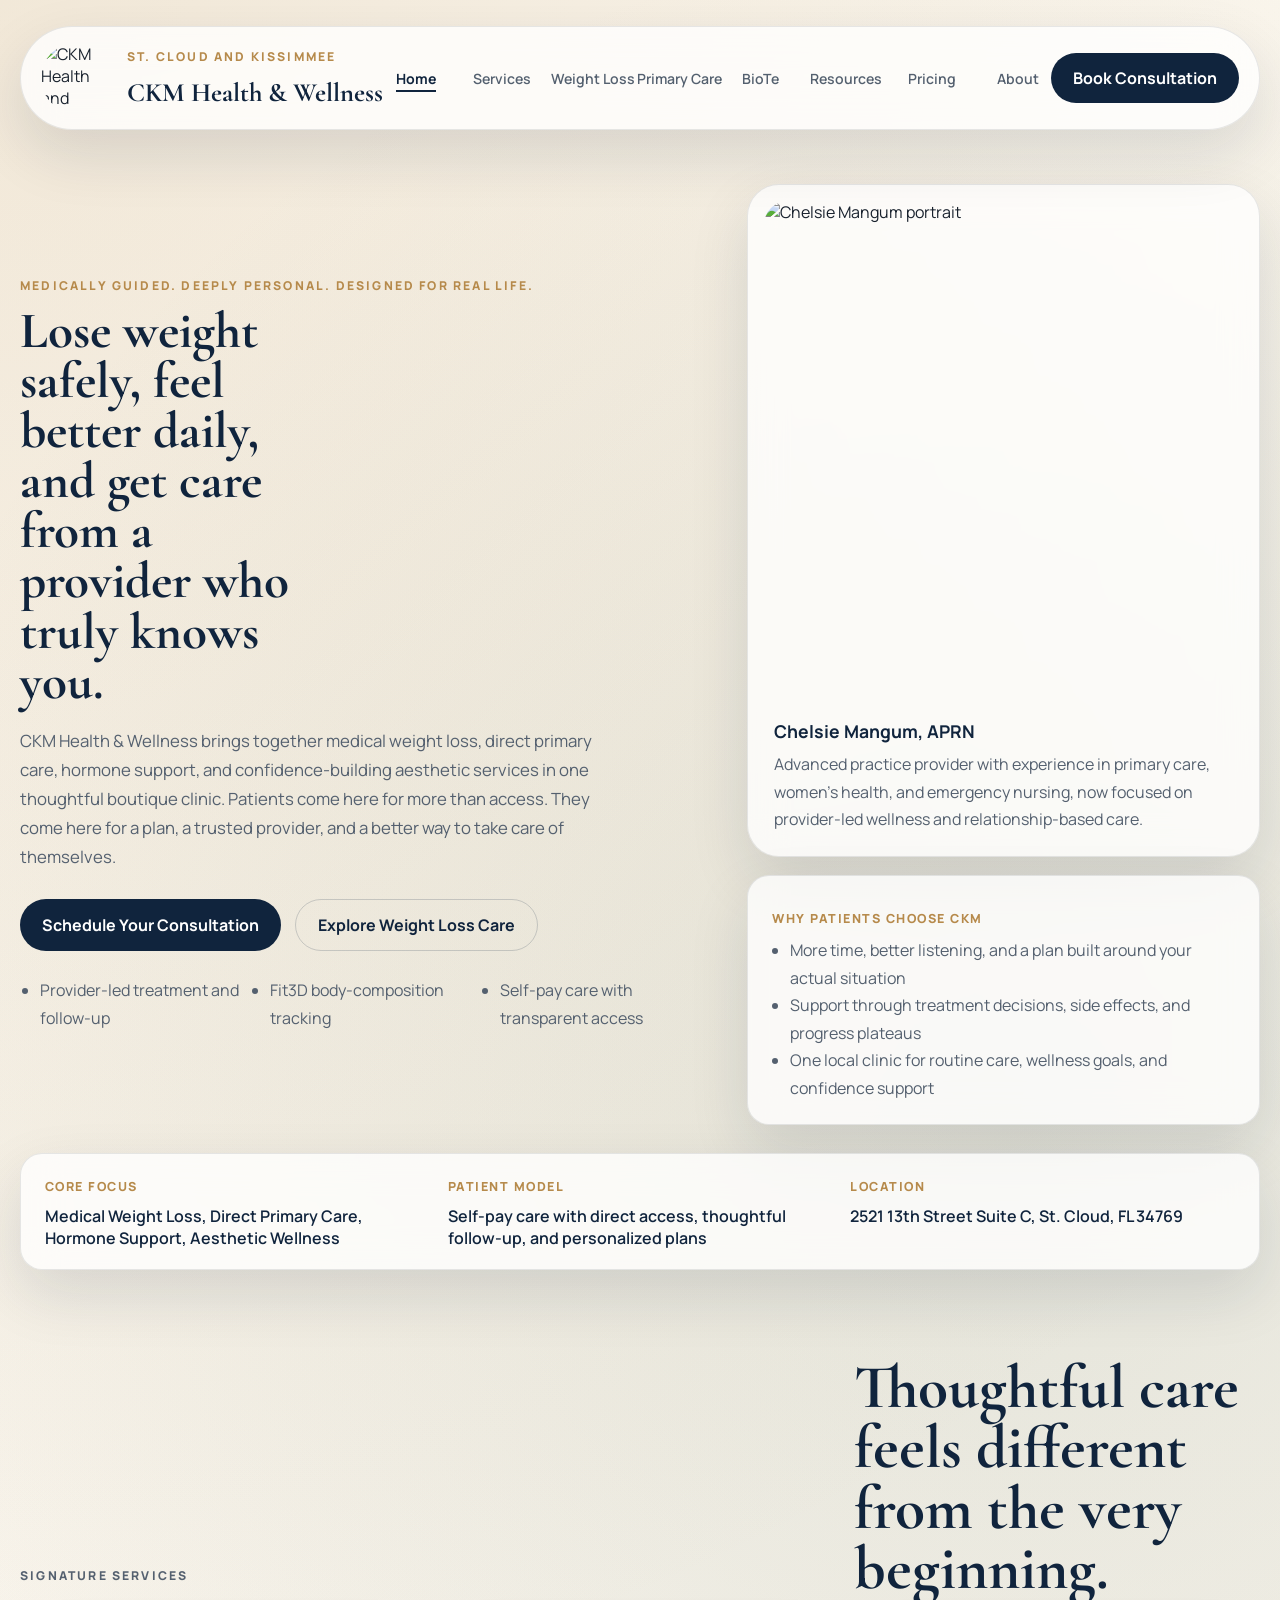
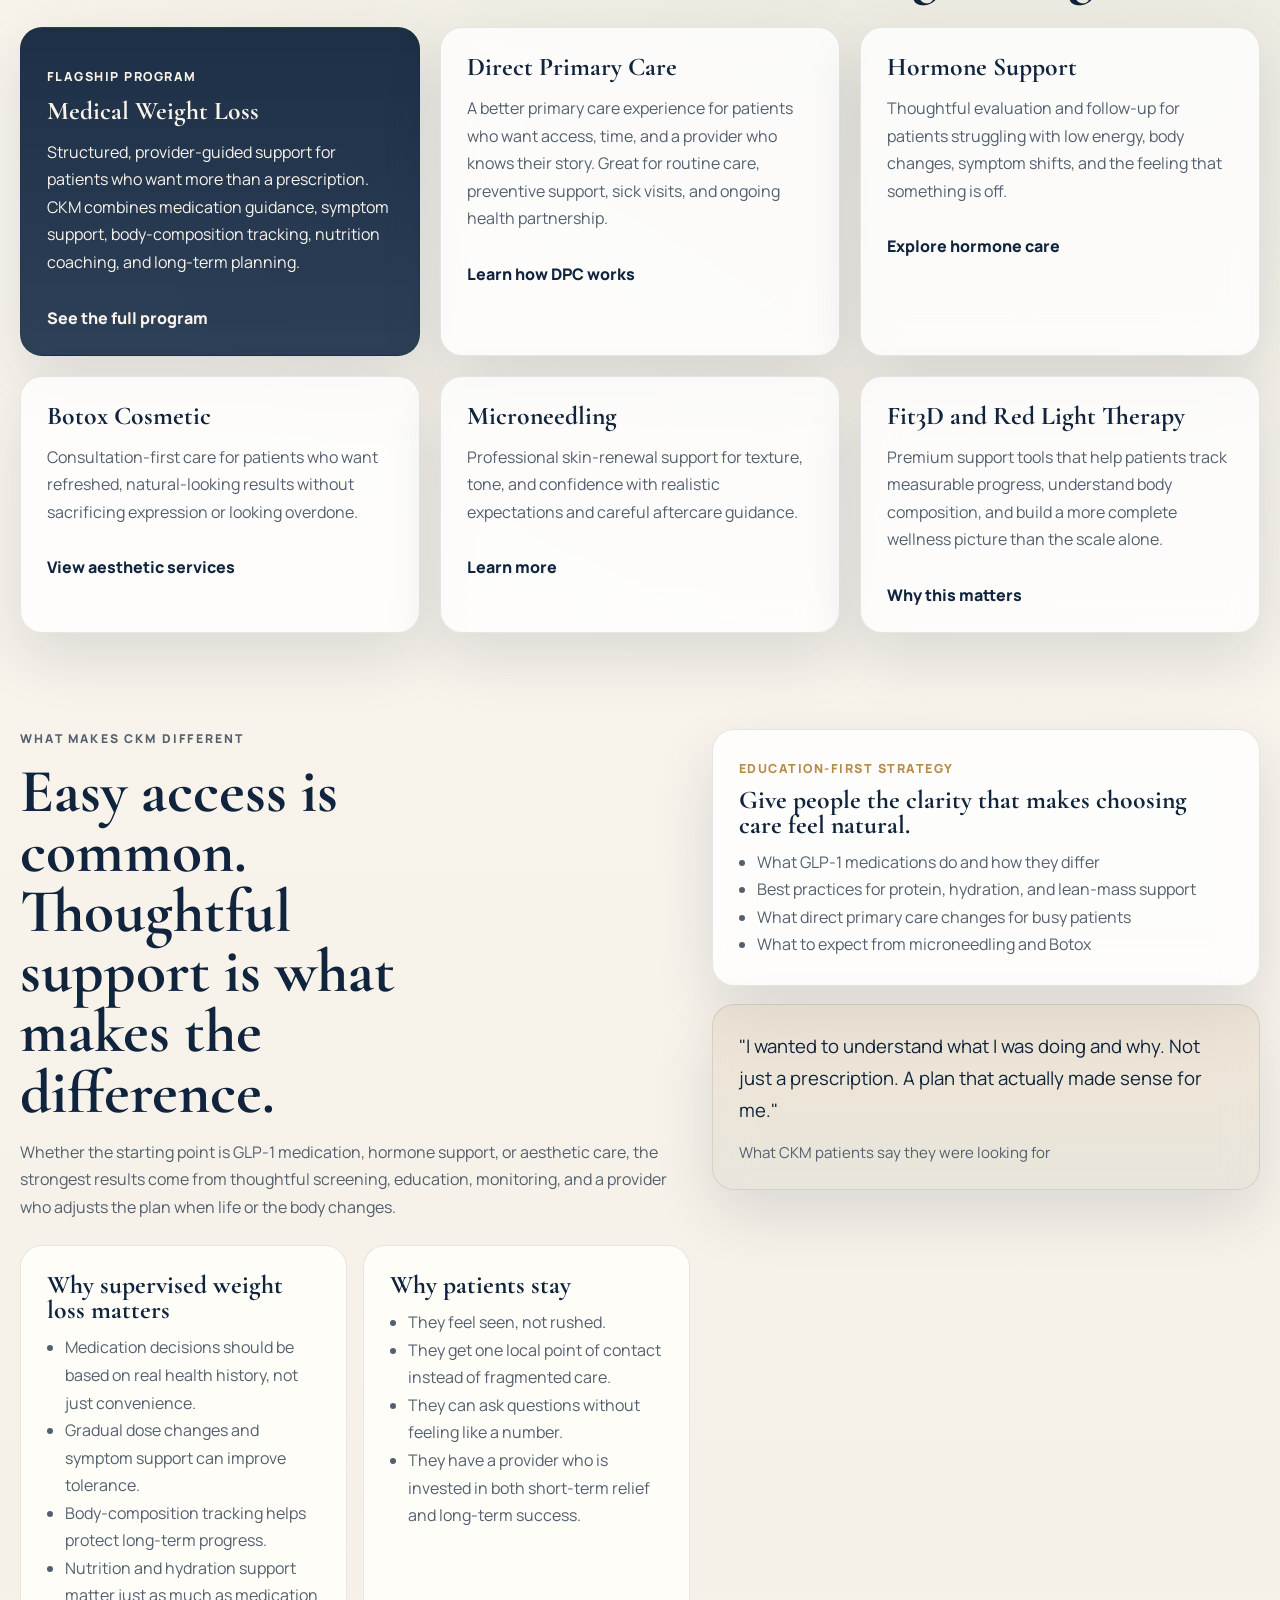
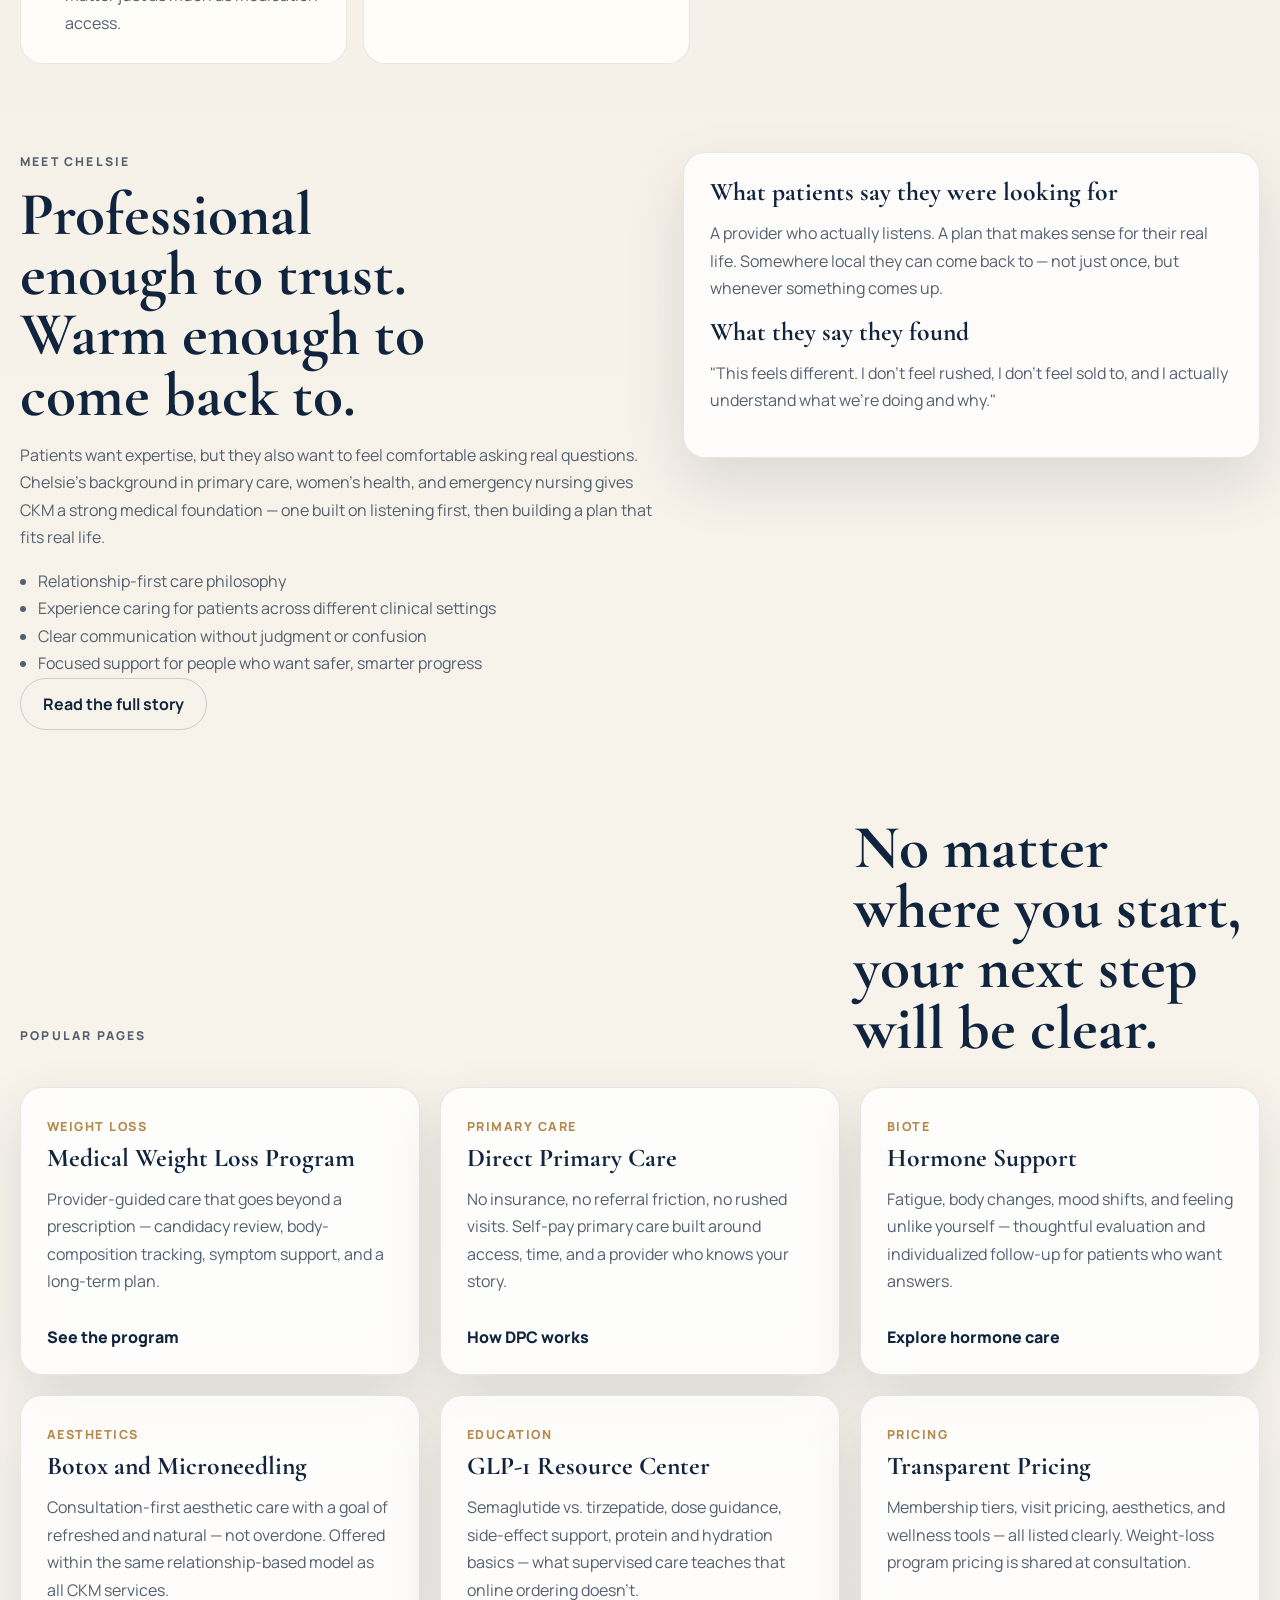
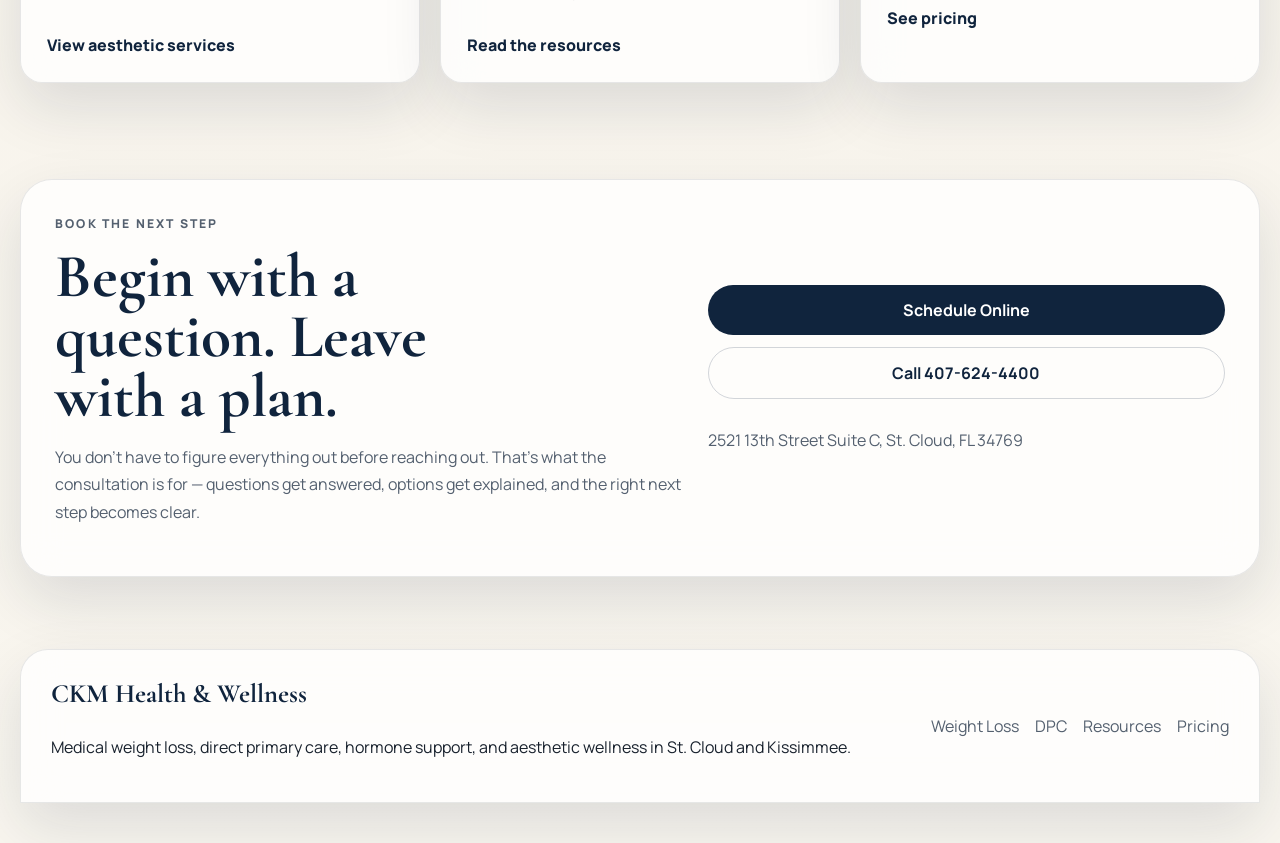
==== commit 48e96b96: "Remove direction text and AI copy across all patient-facing pages Full VoiceForge pass: replaced int" ====
--- a/index.html
+++ b/index.html
@@ -74,14 +74,14 @@
                 <strong>Chelsie Mangum, APRN</strong>
                 <span>
                   Advanced practice provider with experience in primary care, women's health,
-                  and emergency nursing, now focused on personalized wellness and relationship-based care.
+                  and emergency nursing, now focused on provider-led wellness and relationship-based care.
                 </span>
               </div>
             </div>
             <aside class="metric-card">
               <p class="metric-label">Why patients choose CKM</p>
               <ul>
-                <li>More time, better listening, and personalized care plans</li>
+                <li>More time, better listening, and a plan built around your actual situation</li>
                 <li>Support through treatment decisions, side effects, and progress plateaus</li>
                 <li>One local clinic for routine care, wellness goals, and confidence support</li>
               </ul>
@@ -170,9 +170,9 @@
               <p class="eyebrow">What makes CKM different</p>
               <h2>Easy access is common. Thoughtful support is what makes the difference.</h2>
               <p>
-                Whether someone is exploring GLP-1 medication, hormone support, or aesthetic care,
-                the message should be the same: the strongest results come from thoughtful screening,
-                education, monitoring, and a provider who adjusts the plan when life or the body changes.
+                Whether the starting point is GLP-1 medication, hormone support, or aesthetic care,
+                the strongest results come from thoughtful screening, education, monitoring, and a
+                provider who adjusts the plan when life or the body changes.
               </p>
               <div class="bullet-panels">
                 <div>
@@ -208,10 +208,10 @@
               </div>
               <div class="quote-card">
                 <p>
-                  "The best clinic in the area should not just look better. It should explain more,
-                  guide more, and make patients feel safer from the first click."
+                  "I wanted to understand what I was doing and why. Not just a prescription.
+                  A plan that actually made sense for me."
                 </p>
-                <span>Guiding principle for the final CKM site</span>
+                <span>What CKM patients say they were looking for</span>
               </div>
             </aside>
           </div>
@@ -225,9 +225,8 @@
               <p>
                 Patients want expertise, but they also want to feel comfortable asking real
                 questions. Chelsie's background in primary care, women's health, and emergency
-                nursing gives CKM a strong medical foundation. The site should connect that
-                background to what patients actually care about: being heard, being guided well,
-                and getting a plan that fits real life.
+                nursing gives CKM a strong medical foundation — one built on listening first,
+                then building a plan that fits real life.
               </p>
               <ul class="about-points">
                 <li>Relationship-first care philosophy</li>
@@ -238,15 +237,15 @@
               <a class="button button-secondary" href="/about.html">Read the full story</a>
             </div>
             <div class="about-card">
-              <h3>Brand voice direction</h3>
-              <p>
-                Calm, polished, informed, and encouraging. Confident without sounding corporate.
-                Warm without becoming casual. Educational without overwhelming the patient.
-              </p>
-              <h3>Audience feeling to create</h3>
-              <p>
-                "This clinic looks trustworthy, elevated, and local. I feel like I would be
-                cared for here, not sold to."
+              <h3>What patients say they were looking for</h3>
+              <p>
+                A provider who actually listens. A plan that makes sense for their real life.
+                Somewhere local they can come back to — not just once, but whenever something comes up.
+              </p>
+              <h3>What they say they found</h3>
+              <p>
+                "This feels different. I don't feel rushed, I don't feel sold to, and I actually
+                understand what we're doing and why."
               </p>
             </div>
           </div>
@@ -255,44 +254,44 @@
         <section class="section">
           <div class="section-heading">
             <p class="eyebrow">Popular Pages</p>
-            <h2>Build a site that gives patients a clear next step no matter where they begin.</h2>
+            <h2>No matter where you start, your next step will be clear.</h2>
           </div>
           <div class="card-grid three-up">
             <article class="resource-card">
               <span class="resource-tag">Weight Loss</span>
               <h3>Medical Weight Loss Program</h3>
-              <p>Detailed copy about candidacy, support, body-composition tracking, and what supervised care includes.</p>
-              <a href="/medical-weight-loss.html">Open page</a>
+              <p>Provider-guided care that goes beyond a prescription — candidacy review, body-composition tracking, symptom support, and a long-term plan.</p>
+              <a href="/medical-weight-loss.html">See the program</a>
             </article>
             <article class="resource-card">
               <span class="resource-tag">Primary Care</span>
               <h3>Direct Primary Care</h3>
-              <p>Explain why self-pay care can still be more personal, more responsive, and easier to use.</p>
-              <a href="/direct-primary-care.html">Open page</a>
+              <p>No insurance, no referral friction, no rushed visits. Self-pay primary care built around access, time, and a provider who knows your story.</p>
+              <a href="/direct-primary-care.html">How DPC works</a>
             </article>
             <article class="resource-card">
               <span class="resource-tag">BioTe</span>
               <h3>Hormone Support</h3>
-              <p>Speak to fatigue, body changes, symptom shifts, and why individualized follow-up matters.</p>
-              <a href="/hormone-support.html">Open page</a>
+              <p>Fatigue, body changes, mood shifts, and feeling unlike yourself — thoughtful evaluation and individualized follow-up for patients who want answers.</p>
+              <a href="/hormone-support.html">Explore hormone care</a>
             </article>
             <article class="resource-card">
               <span class="resource-tag">Aesthetics</span>
               <h3>Botox and Microneedling</h3>
-              <p>Present aesthetic services as thoughtful, medically grounded confidence care.</p>
-              <a href="/aesthetics.html">Open page</a>
+              <p>Consultation-first aesthetic care with a goal of refreshed and natural — not overdone. Offered within the same relationship-based model as all CKM services.</p>
+              <a href="/aesthetics.html">View aesthetic services</a>
             </article>
             <article class="resource-card">
               <span class="resource-tag">Education</span>
               <h3>GLP-1 Resource Center</h3>
-              <p>Answer the questions patients ask before they commit, especially if they are comparing local care to online options.</p>
-              <a href="/resources.html">Open page</a>
+              <p>Semaglutide vs. tirzepatide, dose guidance, side-effect support, protein and hydration basics — what supervised care teaches that online ordering doesn't.</p>
+              <a href="/resources.html">Read the resources</a>
             </article>
             <article class="resource-card">
               <span class="resource-tag">Pricing</span>
               <h3>Transparent Pricing</h3>
-              <p>Present what is already public clearly and confidently, while inviting consultations for customized programs.</p>
-              <a href="/pricing.html">Open page</a>
+              <p>Membership tiers, visit pricing, aesthetics, and wellness tools — all listed clearly. Weight-loss program pricing is shared at consultation.</p>
+              <a href="/pricing.html">See pricing</a>
             </article>
           </div>
         </section>
@@ -301,11 +300,9 @@
           <div class="consult-panel">
             <div>
               <p class="eyebrow">Book the next step</p>
-              <h2>Invite patients to begin with confidence, not guesswork.</h2>
-              <p>
-                The final site should make it easy to schedule, call, or ask a question. Keep
-                the invitation clear and reassuring: you do not have to figure everything out
-                before reaching out. That is what the consultation is for.
+              <h2>Begin with a question. Leave with a plan.</h2>
+              <p>
+                You don't have to figure everything out before reaching out. That's what the consultation is for — questions get answered, options get explained, and the right next step becomes clear.
               </p>
             </div>
             <div class="consult-actions">
--- a/styles.css
+++ b/styles.css
@@ -69,9 +69,9 @@
   position: sticky;
   top: 14px;
   z-index: 10;
-  display: flex;
+  display: grid;
+  grid-template-columns: auto minmax(0, 1fr) auto;
   align-items: center;
-  justify-content: space-between;
   gap: 22px;
   padding: 16px 20px;
   border-radius: 999px;
@@ -81,6 +81,7 @@
   display: flex;
   align-items: center;
   gap: 16px;
+  min-width: 0;
 }
 
 .brand-logo {
@@ -102,9 +103,9 @@
   display: flex;
   align-items: center;
   justify-content: center;
-  gap: 18px;
-  color: var(--muted);
-  font-size: 0.92rem;
+  gap: 12px;
+  color: var(--muted);
+  font-size: 0.88rem;
   flex: 1 1 auto;
   min-width: 0;
 }
@@ -112,11 +113,21 @@
 .site-nav a {
   font-weight: 600;
   white-space: nowrap;
+  display: block;
+  min-width: 74px;
+  text-align: center;
+}
+
+.site-header > .button {
+  justify-self: end;
 }
 
 .site-nav a.current {
   color: var(--ink);
-  font-weight: 800;
+  font-weight: 700;
+  text-decoration: underline;
+  text-decoration-thickness: 2px;
+  text-underline-offset: 6px;
 }
 
 .button {
@@ -450,6 +461,8 @@
 
 .visual-card img {
   width: 100%;
+  height: 420px;
+  object-fit: cover;
   border-radius: 24px;
 }
 
@@ -563,6 +576,229 @@
   margin-top: 18px;
 }
 
+.service-links {
+  display: flex;
+  flex-wrap: wrap;
+  gap: 10px;
+  margin-top: 18px;
+}
+
+.service-links a {
+  padding: 10px 14px;
+  border-radius: 999px;
+  background: rgba(255, 255, 255, 0.76);
+  border: 1px solid var(--line);
+  color: var(--ink);
+  font-weight: 700;
+}
+
+.quiz-intro {
+  display: grid;
+  grid-template-columns: 1.05fr 0.95fr;
+  gap: 20px;
+  align-items: center;
+}
+
+.quiz-highlight {
+  display: grid;
+  gap: 18px;
+}
+
+.quiz-preview ul {
+  margin: 0;
+  padding-left: 18px;
+}
+
+.quiz-form {
+  display: grid;
+  gap: 22px;
+}
+
+.quiz-banner {
+  display: grid;
+  grid-template-columns: 1.15fr 0.85fr;
+  gap: 18px;
+  margin-bottom: 28px;
+  padding-bottom: 24px;
+  border-bottom: 1px solid var(--line);
+}
+
+.quiz-banner h2 {
+  font-size: clamp(2rem, 3.6vw, 3rem);
+  max-width: 14ch;
+}
+
+.quiz-banner-note {
+  display: grid;
+  align-content: center;
+  gap: 8px;
+  padding: 20px 22px;
+  border-radius: 20px;
+  background: linear-gradient(180deg, rgba(182, 138, 75, 0.1), rgba(255, 255, 255, 0.7));
+  border: 1px solid var(--line);
+}
+
+.quiz-banner-note strong {
+  color: var(--ink);
+}
+
+.quiz-banner-note span {
+  color: var(--muted);
+  line-height: 1.6;
+}
+
+.form-grid {
+  display: grid;
+  grid-template-columns: repeat(2, minmax(0, 1fr));
+  gap: 18px;
+}
+
+.field {
+  display: grid;
+  gap: 8px;
+}
+
+.field label {
+  font-weight: 700;
+  color: var(--ink);
+}
+
+.field input,
+.field select,
+.field textarea {
+  width: 100%;
+  padding: 14px 16px;
+  border-radius: 16px;
+  border: 1px solid var(--line);
+  background: rgba(255, 255, 255, 0.92);
+  font: inherit;
+  color: var(--ink);
+  transition: border-color 0.2s ease, box-shadow 0.2s ease, background-color 0.2s ease;
+}
+
+.field input:focus,
+.field select:focus,
+.field textarea:focus {
+  outline: none;
+  border-color: rgba(16, 36, 61, 0.28);
+  box-shadow: 0 0 0 4px rgba(16, 36, 61, 0.07);
+  background: #fff;
+}
+
+.field textarea {
+  min-height: 120px;
+  resize: vertical;
+}
+
+.inline-fields {
+  display: grid;
+  grid-template-columns: repeat(2, minmax(0, 1fr));
+  gap: 12px;
+}
+
+.option-grid {
+  display: grid;
+  gap: 10px;
+}
+
+.option-grid.two-up {
+  grid-template-columns: repeat(2, minmax(0, 1fr));
+}
+
+.option-grid.three-up {
+  grid-template-columns: repeat(3, minmax(0, 1fr));
+}
+
+.option-card {
+  position: relative;
+}
+
+.option-card input {
+  position: absolute;
+  opacity: 0;
+  pointer-events: none;
+}
+
+.option-card label {
+  display: block;
+  padding: 16px 18px;
+  border-radius: 18px;
+  border: 1px solid var(--line);
+  background: rgba(255, 255, 255, 0.9);
+  color: var(--ink);
+  font-weight: 700;
+  cursor: pointer;
+  transition: transform 0.2s ease, border-color 0.2s ease, box-shadow 0.2s ease;
+}
+
+.option-card label span {
+  display: block;
+  margin-top: 6px;
+  color: var(--muted);
+  font-weight: 500;
+  line-height: 1.5;
+}
+
+.option-card input:checked + label {
+  border-color: rgba(16, 36, 61, 0.34);
+  box-shadow: 0 12px 24px rgba(16, 36, 61, 0.08);
+  transform: translateY(-1px);
+}
+
+.option-card label:hover {
+  border-color: rgba(16, 36, 61, 0.2);
+}
+
+.quiz-message {
+  min-height: 1.4em;
+  margin: 0;
+  color: #8a4638;
+  font-weight: 700;
+}
+
+.quiz-result {
+  display: none;
+  margin-top: 8px;
+  padding: 22px;
+  border-radius: var(--radius-md);
+  background: var(--surface);
+  border: 1px solid var(--line);
+  box-shadow: var(--shadow);
+}
+
+.quiz-result.show {
+  display: block;
+}
+
+.result-badge {
+  display: inline-block;
+  margin-bottom: 12px;
+  padding: 10px 14px;
+  border-radius: 999px;
+  font-weight: 800;
+  letter-spacing: 0.06em;
+  text-transform: uppercase;
+}
+
+.result-yes {
+  background: rgba(127, 143, 122, 0.18);
+  color: #3d5340;
+}
+
+.result-maybe {
+  background: rgba(182, 138, 75, 0.16);
+  color: #875d21;
+}
+
+.result-no {
+  background: rgba(161, 99, 83, 0.14);
+  color: #8a4638;
+}
+
+.consult-panel.quiz-callout {
+  grid-template-columns: 1fr auto;
+}
+
 .table-wrap {
   overflow-x: auto;
   background: var(--surface);
@@ -570,6 +806,104 @@
   box-shadow: var(--shadow);
   border-radius: var(--radius-md);
   padding: 20px;
+}
+
+.estimate-grid {
+  display: grid;
+  grid-template-columns: repeat(4, minmax(0, 1fr));
+  gap: 16px;
+  margin-top: 22px;
+}
+
+.estimate-stat {
+  padding: 18px 20px;
+  border-radius: 20px;
+  background: rgba(255, 255, 255, 0.84);
+  border: 1px solid var(--line);
+}
+
+.estimate-stat strong {
+  display: block;
+  margin-top: 8px;
+  color: var(--ink);
+  font-size: 1.25rem;
+}
+
+.estimate-stat span {
+  color: var(--muted);
+  font-size: 0.86rem;
+  font-weight: 700;
+  letter-spacing: 0.06em;
+  text-transform: uppercase;
+}
+
+.chart-shell {
+  margin-top: 24px;
+  padding: 18px;
+  border-radius: 24px;
+  background: rgba(255, 255, 255, 0.84);
+  border: 1px solid var(--line);
+}
+
+.line-chart {
+  width: 100%;
+  height: auto;
+}
+
+.chart-label,
+.chart-axis {
+  fill: var(--muted);
+  font-family: "Manrope", sans-serif;
+  font-size: 12px;
+}
+
+.chart-grid-line {
+  stroke: rgba(24, 33, 45, 0.1);
+  stroke-width: 1;
+}
+
+.chart-low {
+  fill: none;
+  stroke: #7f8f7a;
+  stroke-width: 3;
+}
+
+.chart-mid {
+  fill: none;
+  stroke: #b68a4b;
+  stroke-width: 3;
+}
+
+.chart-high {
+  fill: none;
+  stroke: #10243d;
+  stroke-width: 3;
+}
+
+.chart-band {
+  fill: rgba(182, 138, 75, 0.12);
+}
+
+.chart-legend {
+  display: flex;
+  flex-wrap: wrap;
+  gap: 16px;
+  margin-top: 14px;
+  color: var(--muted);
+  font-size: 0.92rem;
+}
+
+.chart-legend span {
+  display: inline-flex;
+  align-items: center;
+  gap: 8px;
+}
+
+.chart-legend i {
+  display: inline-block;
+  width: 18px;
+  height: 3px;
+  border-radius: 999px;
 }
 
 .progress-table {
@@ -643,6 +977,7 @@
 @media (max-width: 1080px) {
   .hero,
   .page-hero-grid,
+  .quiz-intro,
   .split-layout,
   .detail-grid,
   .comparison-grid,
@@ -653,14 +988,22 @@
   .mini-grid,
   .price-grid,
   .faq-grid,
+  .form-grid,
+  .option-grid.two-up,
+  .option-grid.three-up,
+  .inline-fields,
   .trust-points,
-  .bullet-panels {
+  .bullet-panels,
+  .quiz-banner,
+  .consult-panel.quiz-callout,
+  .estimate-grid {
     grid-template-columns: 1fr;
   }
 
   .site-header {
     border-radius: 30px;
     position: static;
+    display: flex;
     flex-direction: column;
     align-items: stretch;
   }
